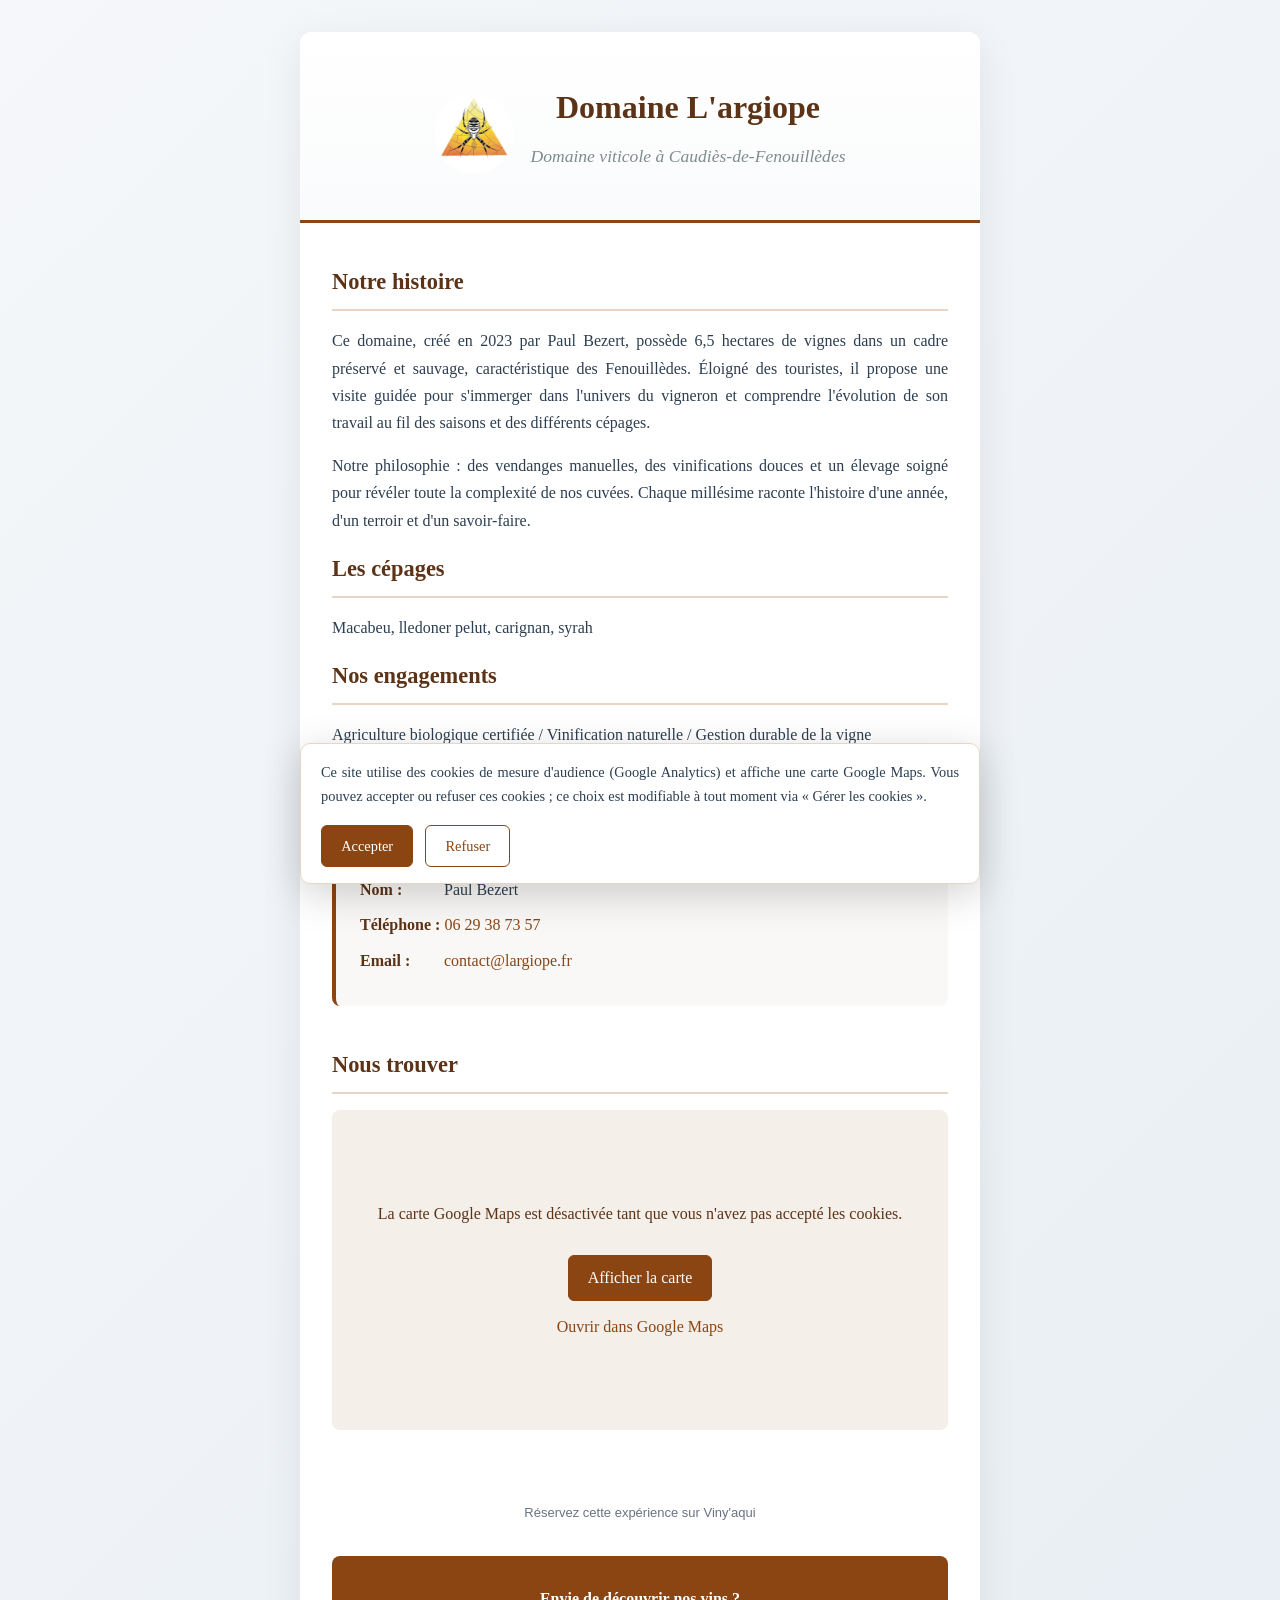
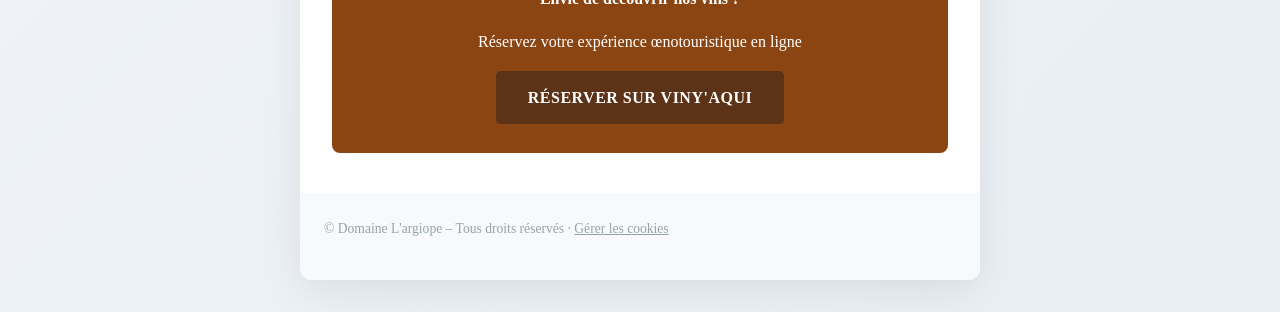
==== index.html @ cea47397 "feat(seo): corrections SEO, carte Google Maps et bannière cookies - URL Viny'aqui finale, JSON-LD co" ====
<!DOCTYPE html>
<html lang="fr">

<head>
  <meta charset="UTF-8">
  <meta name="viewport" content="width=device-width, initial-scale=1.0">
  <title>L'argiope – Domaine viticole à Caudiès-de-Fenouillèdes</title>

  <!-- SEO de base -->
  <meta name="description"
    content="L'argiope, Domaine viticole à Caudiès-de-Fenouillèdes. Découvrez nos vins libres et réservez votre visite œnotouristique.">
  <link rel="canonical" href="https://largiope.fr">

  <!-- Open Graph -->
  <meta property="og:type" content="website">
  <meta property="og:title" content="Domaine L'argiope – Domaine viticole dans les Fénouillèdes">
  <meta property="og:description"
    content="Domaine viticole à Caudiès-de-Fenouillèdes. Vins libres et visites sur rendez-vous.">
  <meta property="og:url" content="https://largiope.fr">
  <meta property="og:locale" content="fr_FR">
  <meta property="og:image" content="https://largiope.fr/logo.webp">

  <!-- Twitter Card -->
  <meta name="twitter:card" content="summary">
  <meta name="twitter:image" content="https://largiope.fr/logo.webp">
  <meta name="twitter:title" content="L'argiope – Domaine viticole à Caudiès-de-Fenouillèdes">
  <meta name="twitter:description"
    content="Domaine viticole indépendant à Caudiès-de-Fenouillèdes. Vins libres et visites sur rendez-vous.">

  <!-- Données structurées JSON-LD -->
  <script type="application/ld+json">
  {
    "@context": "https://schema.org",
    "@type": ["Winery", "LocalBusiness"],
    "name": "L'argiope",
    "address": {
      "@type": "PostalAddress",
      "addressLocality": "Caudiès-de-Fenouillèdes",
      "postalCode": "66220",
      "addressRegion": "Pyrénées-Orientales",
      "addressCountry": "FR"
    },
    "geo": {
      "@type": "GeoCoordinates",
      "latitude": "42.7856902",
      "longitude": "2.4691413"
    },
    "telephone": "+33629387357",
    "email": "contact@largiope.fr",
    "url": "https://largiope.fr",
    "priceRange": "€€",
    "openingHoursSpecification": {
      "@type": "OpeningHoursSpecification",
      "dayOfWeek": ["Monday", "Tuesday", "Wednesday", "Thursday", "Friday", "Saturday"],
      "opens": "09:00",
      "closes": "18:00"
    },
    "sameAs": [
      "https://vinyaqui.com/activities/balade-dans-les-vignes-et-degustation-au-domaine-largiope"
    ],
    "description": "Domaine viticole créé en 2023 par Paul Bezert. 6,5 ha de vignes préservées au cœur des Fenouillèdes. Balade guidée immersive dans un environnement sauvage, loin des sentiers battus."
  }
  </script>

  <style>
    * {
      margin: 0;
      padding: 0;
      box-sizing: border-box;
    }

    body {
      font-family: 'Georgia', serif;
      background: linear-gradient(135deg, #f5f7fa 0%, #e8eef3 100%);
      color: #2c3e50;
      line-height: 1.7;
      min-height: 100vh;
      padding: 2rem 1rem;
    }

    .container {
      max-width: 680px;
      margin: 0 auto;
      background: white;
      border-radius: 12px;
      box-shadow: 0 10px 40px rgba(0, 0, 0, 0.08);
      overflow: hidden;
    }

    header {
      text-align: center;
      padding: 3rem 2rem 2rem;
      background: linear-gradient(to bottom, #ffffff, #fafbfc);
      border-bottom: 3px solid #8b4513;
    }

    header h1 {
      font-size: 2rem;
      color: #5c3317;
      margin-bottom: 0.5rem;
      font-weight: 600;
    }

    header .subtitle {
      color: #7f8c8d;
      font-size: 1.1rem;
      font-style: italic;
      text-align: center;
    }

    .header-content {
      display: flex;
      align-items: center;
      justify-content: center;
      gap: 1rem;
    }

    .logo-small {
      width: 80px;
      height: 80px;
      object-fit: contain;
      border-radius: 50%;
    }


    main {
      padding: 2.5rem 2rem;
    }

    section {
      margin-bottom: 2.5rem;
    }

    h2 {
      color: #5c3317;
      font-size: 1.4rem;
      margin-bottom: 1rem;
      padding-bottom: 0.5rem;
      border-bottom: 2px solid #e8d5c4;
    }

    h3 {
      color: #7d5a3b;
      font-size: 1.1rem;
      margin-bottom: 0.8rem;
      margin-top: 1.5rem;
    }

    p {
      margin-bottom: 1rem;
      text-align: justify;
    }

    .contact-info {
      background: #faf8f6;
      padding: 1.5rem;
      border-radius: 8px;
      border-left: 4px solid #8b4513;
    }

    .contact-info p {
      margin-bottom: 0.5rem;
      text-align: left;
    }

    .contact-info strong {
      color: #5c3317;
      display: inline-block;
      min-width: 80px;
    }

    a {
      color: #8b4513;
      text-decoration: none;
      font-weight: 500;
      transition: color 0.2s;
    }

    a:hover {
      color: #5c3317;
      text-decoration: underline;
    }

    .cta-box {
      background: #8b4513;
      color: white;
      padding: 1.8rem;
      border-radius: 8px;
      text-align: center;
      margin-top: 2rem;
    }

    .cta-box p {
      margin-bottom: 1rem;
      text-align: center;
    }

    .cta-box a {
      color: white;
      background: #5c3317;
      padding: 0.8rem 2rem;
      border-radius: 5px;
      display: inline-block;
      font-weight: 600;
      text-transform: uppercase;
      letter-spacing: 0.5px;
    }

    .cta-box a:hover {
      background: #3d2110;
      text-decoration: none;
    }

    footer {
      text-align: center;
      padding: 1.5rem;
      color: #95a5a6;
      font-size: 0.85rem;
      background: #f8f9fa;
    }

    #vinyaqui-widget {
      display: flex;
      justify-content: center;
      flex-wrap: wrap;
      margin-bottom: 2rem;
      /* Couleurs alignées sur la page */
      --vw-primary: #8b4513;
      --vw-primary-hover: #5c3317;
      --vw-primary-light: #faf8f6;
      --vw-text: #2c3e50;
      --vw-text-muted: #7f8c8d;
      --vw-border: #e8d5c4;
      --vw-font: 'Georgia', serif;
      --vw-radius: 8px;
      --vw-radius-sm: 5px;
      --vw-shadow: 0 10px 40px rgba(0, 0, 0, 0.08);
    }

    #vinyaqui-widget .vw-select:focus {
      border-color: #8b4513;
      box-shadow: 0 0 0 3px rgba(139, 69, 19, 0.15);
    }

    #vinyaqui-widget .vw-alert--info {
      background: #faf8f6;
      border-color: #e8d5c4;
      color: #5c3317;
    }

    @media (max-width: 600px) {
      header h1 {
        font-size: 1.6rem;
      }

      main {
        padding: 1.5rem 1.2rem;
      }

    }

    .map-section iframe,
    .map-placeholder {
      width: 100%;
      height: 320px;
      border: 0;
      border-radius: 8px;
    }

    .map-placeholder {
      display: flex;
      flex-direction: column;
      align-items: center;
      justify-content: center;
      gap: 0.75rem;
      padding: 1rem;
      text-align: center;
      background: #f5efe9;
      color: #5c3317;
    }

    .map-placeholder a,
    .map-placeholder button,
    .cookie-banner button,
    .cookie-link {
      font: inherit;
      cursor: pointer;
    }

    .map-placeholder button,
    .cookie-banner button {
      padding: 0.5rem 1.2rem;
      border-radius: 6px;
      border: 1px solid #8b4513;
      background: #8b4513;
      color: #fff;
    }

    .cookie-banner {
      position: fixed;
      left: 1rem;
      right: 1rem;
      bottom: 1rem;
      max-width: 680px;
      margin: 0 auto;
      padding: 1rem 1.25rem;
      background: #fff;
      border: 1px solid #e8d5c4;
      border-radius: 10px;
      box-shadow: 0 10px 40px rgba(0, 0, 0, 0.18);
      font-size: 0.9rem;
      z-index: 1000;
    }

    .cookie-banner[hidden] {
      display: none;
    }

    .cookie-banner .cookie-actions {
      display: flex;
      gap: 0.75rem;
      margin-top: 0.75rem;
    }

    .cookie-banner button.secondary {
      background: #fff;
      color: #8b4513;
    }

    .cookie-link {
      background: none;
      border: 0;
      color: inherit;
      text-decoration: underline;
    }
  </style>
  <link rel="stylesheet" href="https://vinyaqui.com/widget/booking-widget.css?v=1.4">
  <!-- Surcharge après le CSS du widget pour imposer le thème marron (le .vw-widget redéfinit le bleu par défaut) -->
  <style>
    #vinyaqui-widget .vw-widget {
      --vw-primary: #8b4513;
      --vw-primary-hover: #5c3317;
      --vw-primary-light: #faf8f6;
      --vw-text: #2c3e50;
      --vw-text-muted: #7f8c8d;
      --vw-border: #e8d5c4;
      --vw-font: 'Georgia', serif;
      --vw-radius: 8px;
      --vw-radius-sm: 5px;
      --vw-shadow: 0 10px 40px rgba(0, 0, 0, 0.08);
    }

    #vinyaqui-widget .vw-widget .vw-select:focus {
      box-shadow: 0 0 0 3px rgba(139, 69, 19, 0.15);
    }

    #vinyaqui-widget .vw-widget .vw-alert--info {
      background: #faf8f6;
      border-color: #e8d5c4;
      color: #5c3317;
    }

    #vinyaqui-widget .vw-widget .vw-backlink-wrap {
      text-align: center;
    }
  </style>
</head>

<body>
  <div class="container">
    <header>
      <div class="header-content">
        <img src="logo.webp" alt="Logo du Domaine L'argiope" class="logo-small">
        <div>
          <h1>Domaine L'argiope</h1>
          <p class="subtitle">Domaine viticole à Caudiès-de-Fenouillèdes</p>
        </div>
      </div>
    </header>

    <main>
      <section>
        <h2>Notre histoire</h2>
        <p>
          Ce domaine, créé en 2023 par Paul Bezert, possède 6,5 hectares de vignes dans un cadre préservé et sauvage,
          caractéristique des Fenouillèdes.
          Éloigné des touristes, il propose une visite guidée pour s'immerger dans l'univers du vigneron et comprendre
          l'évolution de son travail au fil des saisons et des différents cépages.
        </p>
        <p>
          Notre philosophie : des vendanges manuelles, des vinifications douces et
          un élevage soigné pour révéler toute la complexité de nos cuvées. Chaque
          millésime raconte l'histoire d'une année, d'un terroir et d'un savoir-faire.
        </p>
        <h2>Les cépages</h2>
          <p>
            Macabeu, lledoner pelut, carignan, syrah
          </p>
          <h2>Nos engagements</h2>
            <p>
              Agriculture biologique certifiée / Vinification naturelle /
              Gestion durable de la vigne
            </p>
      </section>

      <section>
        <h2>Contact</h2>
        <div class="contact-info">
          <p><strong>Nom :</strong> Paul Bezert</p>
          <p><strong>Téléphone :</strong> <a href="tel:+330629387357">06 29 38 73 57</a></p>
          <p><strong>Email :</strong> <a href="mailto:contact@largiope.fr">contact@largiope.fr</a></p>
        </div>
      </section>

      <section class="map-section">
        <h2>Nous trouver</h2>
        <div id="map-container">
          <div class="map-placeholder">
            <p>La carte Google Maps est désactivée tant que vous n'avez pas accepté les cookies.</p>
            <button type="button" data-cookie-accept>Afficher la carte</button>
            <a href="https://www.google.com/maps?q=42.7856902,2.4691413" target="_blank" rel="noopener noreferrer">Ouvrir dans Google Maps</a>
          </div>
        </div>
      </section>

      <!-- Widget de réservation Vinyaqui -->
<div id="vinyaqui-widget"></div>
<a class="vinyaqui-backlink" href="https://vinyaqui.com/activities/balade-dans-les-vignes-et-degustation-au-domaine-largiope" target="_blank" rel="noopener noreferrer" style="display:block;text-align:center;margin-top:12px;font-size:13px;color:#6b7280;text-decoration:none;font-family:-apple-system,BlinkMacSystemFont,'Segoe UI',Roboto,'Helvetica Neue',Arial,sans-serif;">Réservez cette expérience sur Viny'aqui</a>
<link rel="stylesheet" href="https://vinyaqui.com/widget/booking-widget.css?v=1.4">
<script
  src="https://vinyaqui.com/widget/booking-widget.js?v=1.4"
  data-api-base="https://vinyaqui.com/api"
  data-activity="balade-dans-les-vignes-et-degustation-au-domaine-largiope"
  data-api-key="vk_mxXzZPxHzOt8ceDX3143VOVY3vmDTohiisZg803X01AUHUoBG8ID1qFdutLD"
  data-target="#vinyaqui-widget"
></script>

      <div class="cta-box">
        <p><strong>Envie de découvrir nos vins ?</strong></p>
        <p>Réservez votre expérience œnotouristique en ligne</p>
        <a href="https://vinyaqui.com/activities/balade-dans-les-vignes-et-degustation-au-domaine-largiope"
          target="_blank" rel="noopener">Réserver sur Viny'aqui</a>
      </div>
    </main>

    <footer>
      <p>© Domaine L'argiope – Tous droits réservés · <button type="button" class="cookie-link" data-cookie-manage>Gérer les cookies</button></p>
    </footer>
  </div>
  <div class="cookie-banner" id="cookie-banner" role="dialog" aria-label="Gestion des cookies" hidden>
    <p>Ce site utilise des cookies de mesure d'audience (Google Analytics) et affiche une carte Google Maps. Vous pouvez accepter ou refuser ces cookies ; ce choix est modifiable à tout moment via « Gérer les cookies ».</p>
    <div class="cookie-actions">
      <button type="button" data-cookie-accept>Accepter</button>
      <button type="button" class="secondary" data-cookie-refuse>Refuser</button>
    </div>
  </div>

  <script>
    (function () {
      var KEY = 'largiope_cookie_consent';
      var GA_ID = 'G-T5MY7XYJL2';
      var banner = document.getElementById('cookie-banner');
      var mapContainer = document.getElementById('map-container');
      var placeholderHtml = mapContainer.innerHTML;

      function getChoice() {
        try { return localStorage.getItem(KEY); } catch (e) { return null; }
      }

      function setChoice(value) {
        try { localStorage.setItem(KEY, value); } catch (e) {}
      }

      function loadAnalytics() {
        if (window.gtag) { return; }
        var script = document.createElement('script');
        script.async = true;
        script.src = 'https://www.googletagmanager.com/gtag/js?id=' + GA_ID;
        document.head.appendChild(script);
        window.dataLayer = window.dataLayer || [];
        window.gtag = function () { dataLayer.push(arguments); };
        gtag('js', new Date());
        gtag('config', GA_ID);
      }

      function loadMap() {
        mapContainer.innerHTML = '<iframe title="Carte Google Maps du Domaine L\'argiope" loading="lazy" referrerpolicy="no-referrer-when-downgrade" src="https://maps.google.com/maps?q=42.7856902,2.4691413&z=13&output=embed"></iframe>';
      }

      function apply(choice) {
        banner.hidden = true;
        if (choice === 'accepted') {
          loadAnalytics();
          loadMap();
        } else {
          mapContainer.innerHTML = placeholderHtml;
        }
      }

      document.addEventListener('click', function (event) {
        var target = event.target;
        if (target.closest('[data-cookie-accept]')) {
          setChoice('accepted');
          apply('accepted');
        } else if (target.closest('[data-cookie-refuse]')) {
          setChoice('refused');
          if (window.gtag) { window.location.reload(); } else { apply('refused'); }
        } else if (target.closest('[data-cookie-manage]')) {
          banner.hidden = false;
        }
      });

      var choice = getChoice();
      if (choice) { apply(choice); } else { banner.hidden = false; }
    })();
  </script>
</body>

</html>
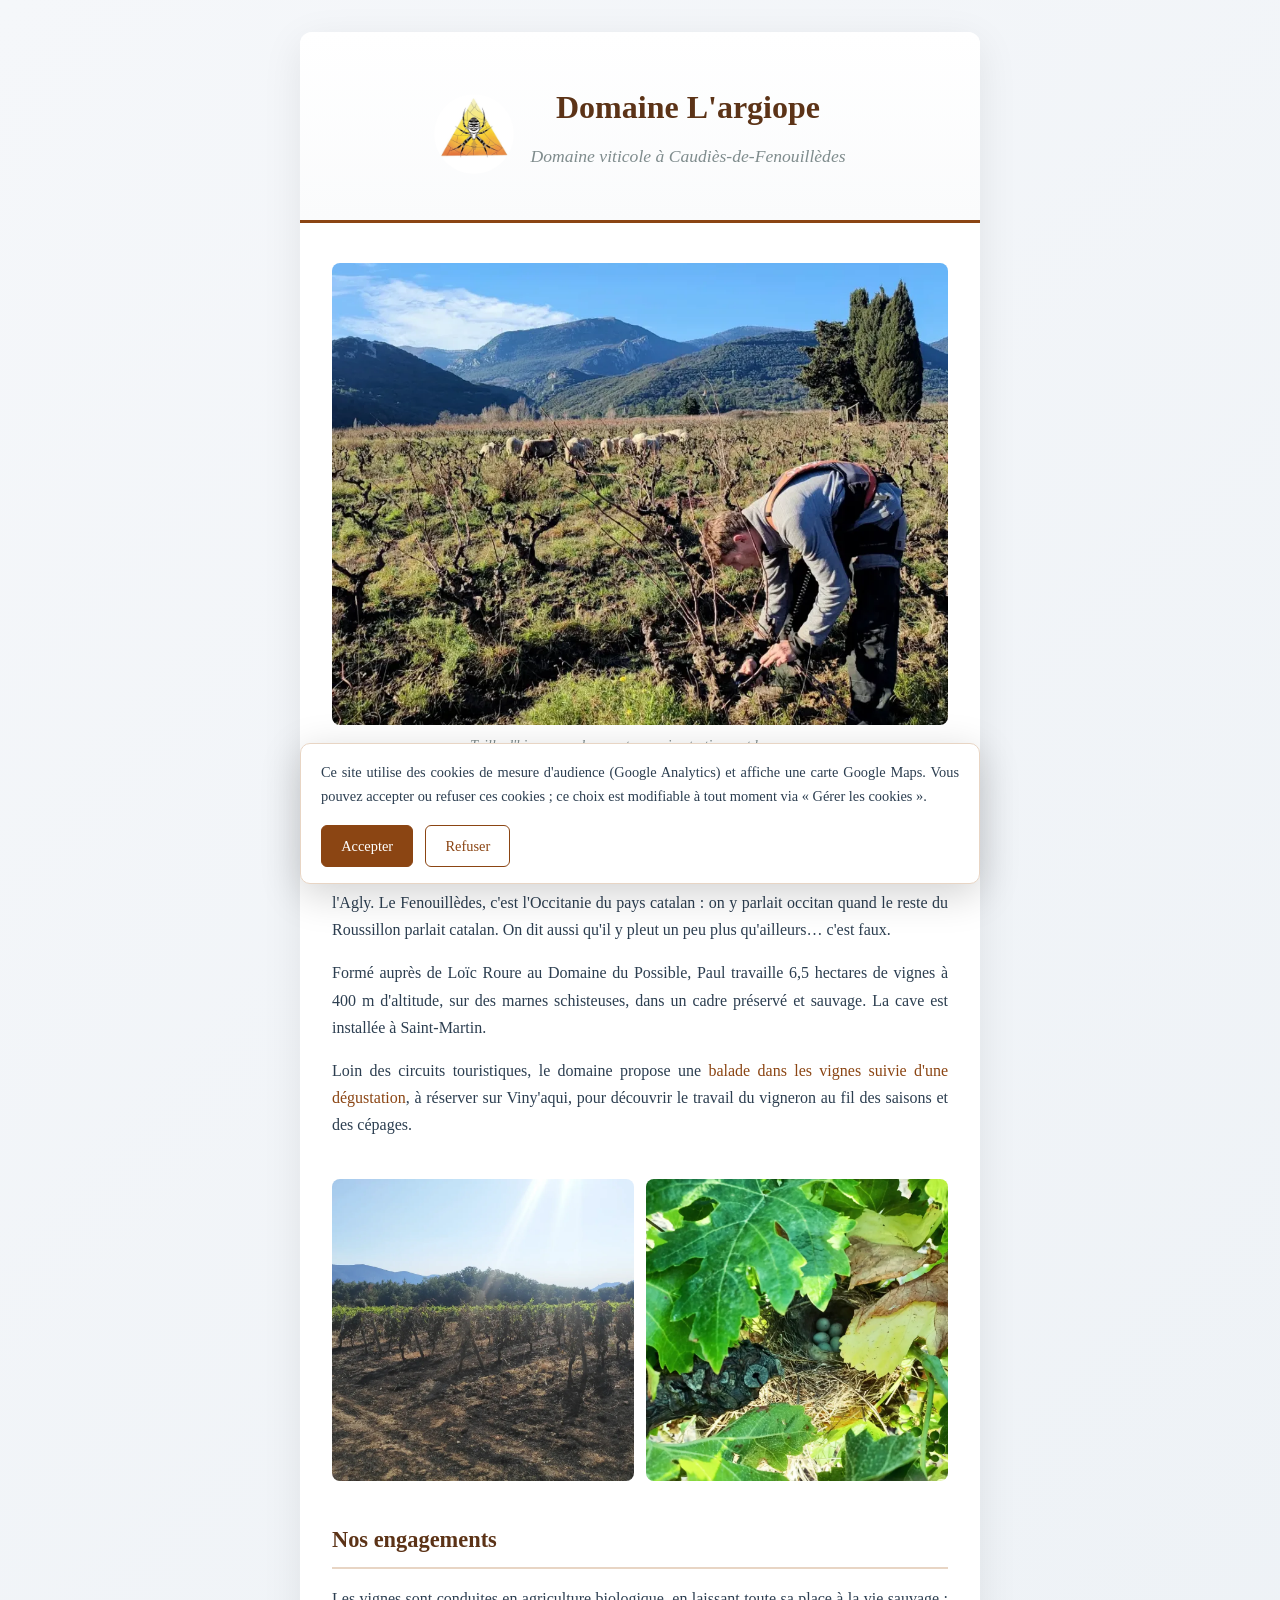
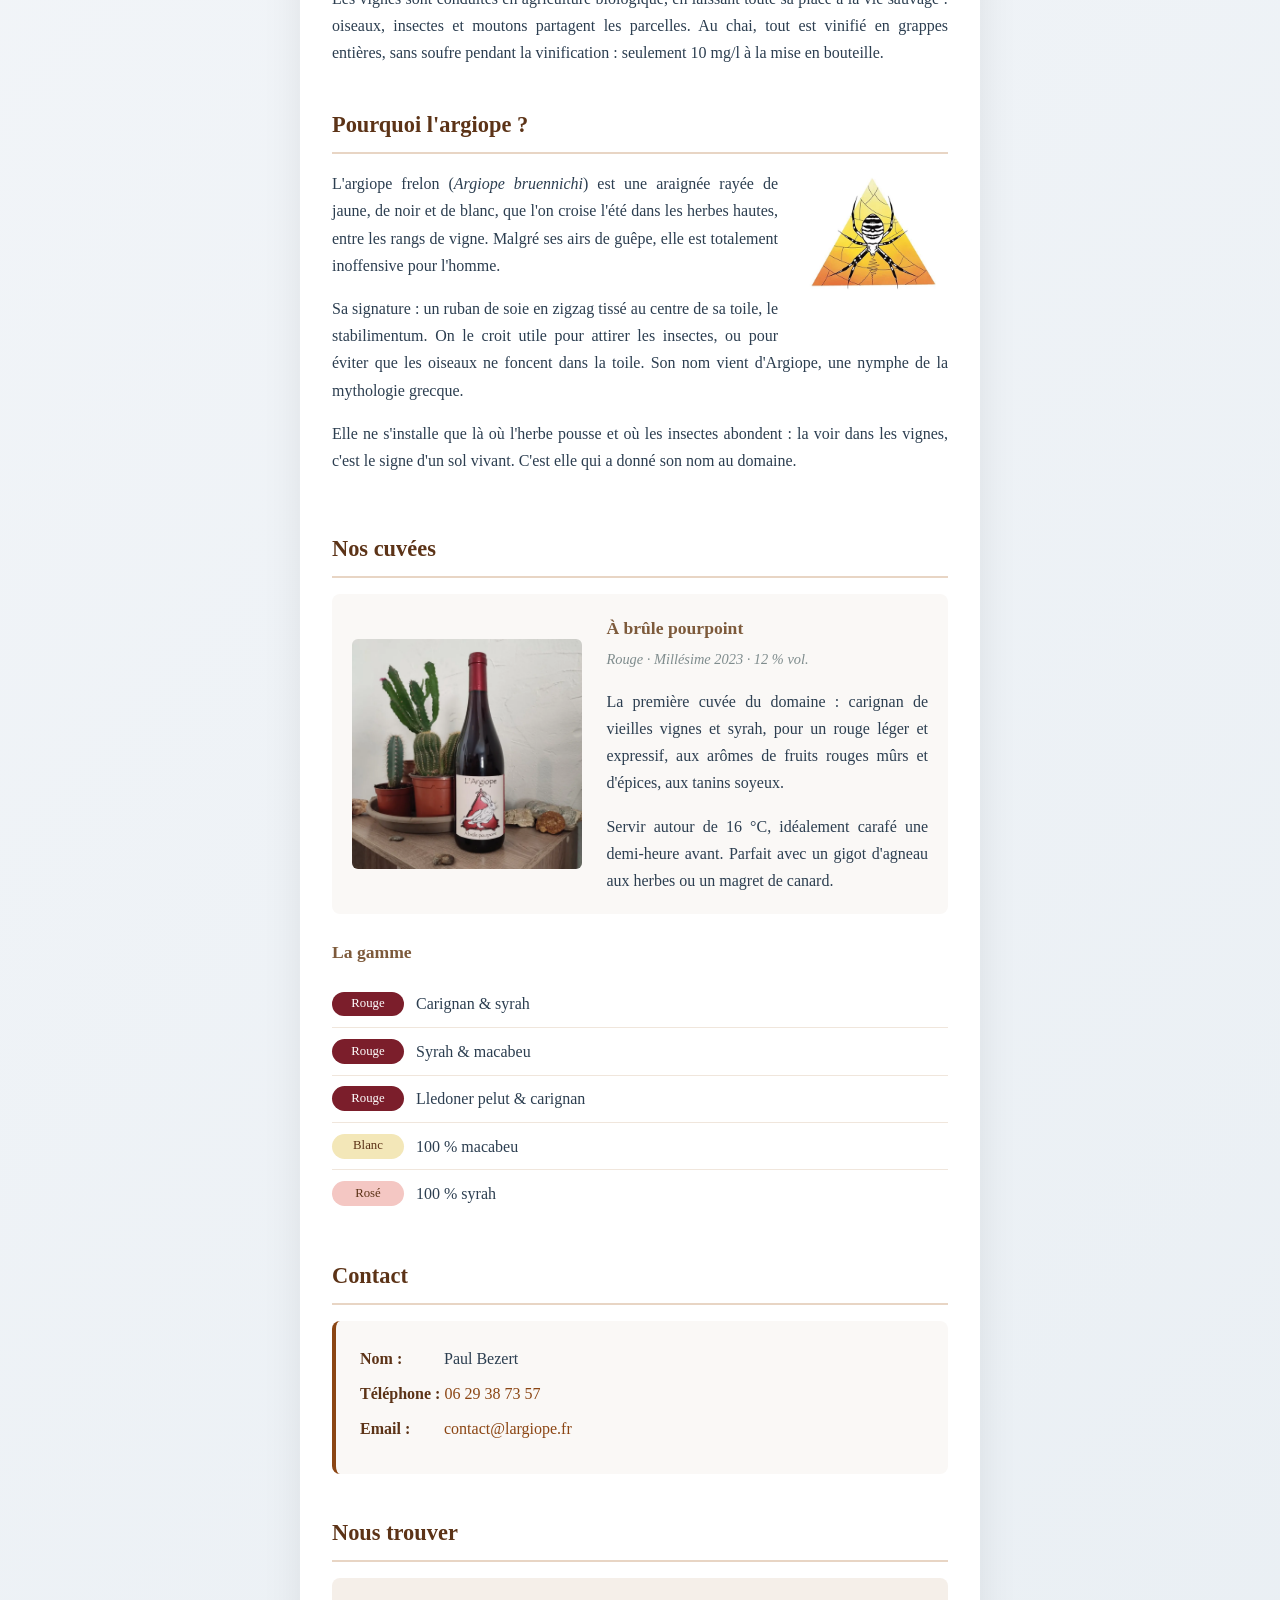
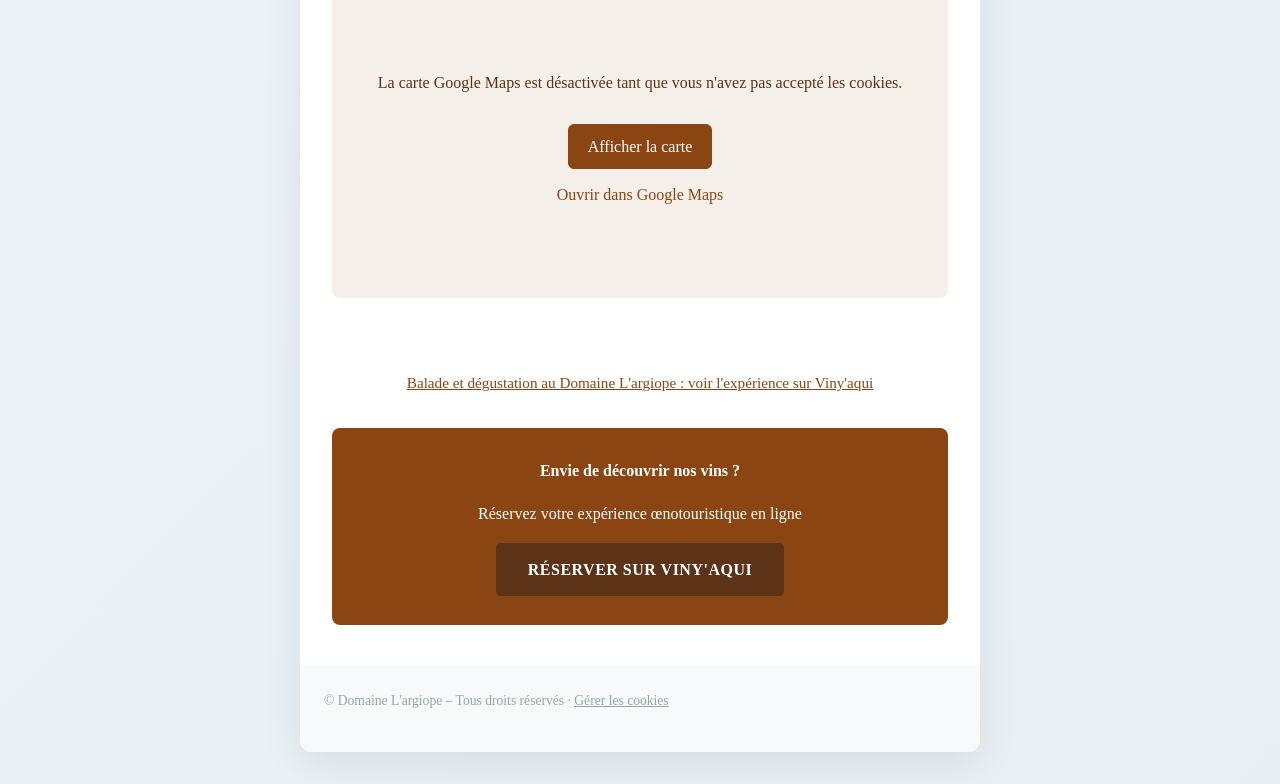
==== commit 7636371e: "feat(contenu): photos, cuvées, histoire de l'argiope et backlink Viny'aqui - Ajout des photos du dom" ====
--- a/index.html
+++ b/index.html
@@ -151,6 +151,126 @@
       text-align: justify;
     }
 
+    img {
+      max-width: 100%;
+      height: auto;
+      display: block;
+    }
+
+    .photo-hero {
+      margin: 0 0 2.5rem;
+    }
+
+    .photo-hero img {
+      width: 100%;
+      aspect-ratio: 4 / 3;
+      object-fit: cover;
+      object-position: center 70%;
+      border-radius: 8px;
+    }
+
+    figcaption {
+      margin-top: 0.5rem;
+      color: #7f8c8d;
+      font-size: 0.9rem;
+      font-style: italic;
+      text-align: center;
+    }
+
+    .photo-grid {
+      display: grid;
+      grid-template-columns: 1fr 1fr;
+      gap: 0.75rem;
+      margin-bottom: 2.5rem;
+    }
+
+    .photo-grid img {
+      width: 100%;
+      aspect-ratio: 1;
+      object-fit: cover;
+      border-radius: 8px;
+    }
+
+    .argiope-story img {
+      float: right;
+      width: 150px;
+      margin: 0 0 1rem 1.25rem;
+    }
+
+    .argiope-story::after {
+      content: "";
+      display: block;
+      clear: both;
+    }
+
+    .cuvee-feature {
+      display: grid;
+      grid-template-columns: 40% 1fr;
+      gap: 1.5rem;
+      align-items: center;
+      background: #faf8f6;
+      padding: 1.25rem;
+      border-radius: 8px;
+    }
+
+    .cuvee-feature img {
+      border-radius: 6px;
+    }
+
+    .cuvee-feature h3 {
+      margin-top: 0;
+      margin-bottom: 0.2rem;
+    }
+
+    .cuvee-feature p:last-child {
+      margin-bottom: 0;
+    }
+
+    .cuvee-meta {
+      color: #7f8c8d;
+      font-size: 0.9rem;
+      font-style: italic;
+    }
+
+    .cuvee-list {
+      list-style: none;
+    }
+
+    .cuvee-list li {
+      display: flex;
+      align-items: center;
+      gap: 0.75rem;
+      padding: 0.6rem 0;
+      border-bottom: 1px solid #f0e6dc;
+    }
+
+    .cuvee-list li:last-child {
+      border-bottom: 0;
+    }
+
+    .cuvee-color {
+      min-width: 4.5rem;
+      padding: 0.1rem 0.6rem;
+      border-radius: 999px;
+      font-size: 0.8rem;
+      text-align: center;
+    }
+
+    .cuvee-color.rouge {
+      background: #7b1e2b;
+      color: #fff;
+    }
+
+    .cuvee-color.blanc {
+      background: #f3e7b8;
+      color: #5c3317;
+    }
+
+    .cuvee-color.rose {
+      background: #f4c7c3;
+      color: #5c3317;
+    }
+
     .contact-info {
       background: #faf8f6;
       padding: 1.5rem;
@@ -257,6 +377,10 @@
         padding: 1.5rem 1.2rem;
       }
 
+      .cuvee-feature {
+        grid-template-columns: 1fr;
+      }
+
     }
 
     .map-section iframe,
@@ -363,6 +487,14 @@
     #vinyaqui-widget .vw-widget .vw-backlink-wrap {
       text-align: center;
     }
+
+    .vinyaqui-backlink {
+      display: block;
+      margin-top: 0.75rem;
+      font-size: 0.95rem;
+      text-align: center;
+      text-decoration: underline;
+    }
   </style>
 </head>
 
@@ -379,28 +511,94 @@
     </header>
 
     <main>
+      <figure class="photo-hero">
+        <img src="images/argiope1.webp" width="1000" height="1250"
+          alt="Paul Bezert taillant ses vieilles vignes, un troupeau de moutons et les montagnes des Fenouillèdes en arrière-plan">
+        <figcaption>Taille d'hiver, avec les moutons qui entretiennent les rangs.</figcaption>
+      </figure>
+
       <section>
         <h2>Notre histoire</h2>
         <p>
-          Ce domaine, créé en 2023 par Paul Bezert, possède 6,5 hectares de vignes dans un cadre préservé et sauvage,
-          caractéristique des Fenouillèdes.
-          Éloigné des touristes, il propose une visite guidée pour s'immerger dans l'univers du vigneron et comprendre
-          l'évolution de son travail au fil des saisons et des différents cépages.
+          Paul Bezert s'est installé en 2023 à Caudiès-de-Fenouillèdes, au nord-ouest de la vallée de l'Agly.
+          Le Fenouillèdes, c'est l'Occitanie du pays catalan : on y parlait occitan quand le reste du Roussillon
+          parlait catalan. On dit aussi qu'il y pleut un peu plus qu'ailleurs… c'est faux.
         </p>
         <p>
-          Notre philosophie : des vendanges manuelles, des vinifications douces et
-          un élevage soigné pour révéler toute la complexité de nos cuvées. Chaque
-          millésime raconte l'histoire d'une année, d'un terroir et d'un savoir-faire.
+          Formé auprès de Loïc Roure au Domaine du Possible, Paul travaille 6,5 hectares de vignes à 400 m d'altitude,
+          sur des marnes schisteuses, dans un cadre préservé et sauvage. La cave est installée à Saint-Martin.
         </p>
-        <h2>Les cépages</h2>
-          <p>
-            Macabeu, lledoner pelut, carignan, syrah
-          </p>
-          <h2>Nos engagements</h2>
+        <p>
+          Loin des circuits touristiques, le domaine propose une
+          <a href="https://vinyaqui.com/activities/balade-dans-les-vignes-et-degustation-au-domaine-largiope"
+            target="_blank" rel="noopener">balade dans les vignes suivie d'une dégustation</a>, à réserver sur
+          Viny'aqui, pour découvrir le travail du vigneron au fil des saisons et des cépages.
+        </p>
+      </section>
+
+      <div class="photo-grid">
+        <img src="images/argiope2.webp" width="1000" height="1000" loading="lazy"
+          alt="Rangs de vigne en été au domaine L'argiope, sous le soleil des Fenouillèdes">
+        <img src="images/argiope-biodiv.webp" width="1000" height="1000" loading="lazy"
+          alt="Nid d'oiseau avec ses œufs, caché dans le feuillage d'une vigne du domaine">
+      </div>
+
+      <section>
+        <h2>Nos engagements</h2>
+        <p>
+          Les vignes sont conduites en agriculture biologique, en laissant toute sa place à la vie sauvage :
+          oiseaux, insectes et moutons partagent les parcelles. Au chai, tout est vinifié en grappes entières,
+          sans soufre pendant la vinification : seulement 10 mg/l à la mise en bouteille.
+        </p>
+      </section>
+
+      <section class="argiope-story">
+        <h2>Pourquoi l'argiope ?</h2>
+        <img src="logo.webp" width="400" height="400" loading="lazy"
+          alt="Illustration d'une argiope frelon sur sa toile, emblème du domaine">
+        <p>
+          L'argiope frelon (<em>Argiope bruennichi</em>) est une araignée rayée de jaune, de noir et de blanc,
+          que l'on croise l'été dans les herbes hautes, entre les rangs de vigne. Malgré ses airs de guêpe,
+          elle est totalement inoffensive pour l'homme.
+        </p>
+        <p>
+          Sa signature : un ruban de soie en zigzag tissé au centre de sa toile, le stabilimentum. On le croit
+          utile pour attirer les insectes, ou pour éviter que les oiseaux ne foncent dans la toile. Son nom vient
+          d'Argiope, une nymphe de la mythologie grecque.
+        </p>
+        <p>
+          Elle ne s'installe que là où l'herbe pousse et où les insectes abondent : la voir dans les vignes, c'est
+          le signe d'un sol vivant. C'est elle qui a donné son nom au domaine.
+        </p>
+      </section>
+
+      <section>
+        <h2>Nos cuvées</h2>
+        <div class="cuvee-feature">
+          <img src="images/argiope-bouteille.webp" width="1000" height="1000" loading="lazy"
+            alt="Bouteille de la cuvée À brûle pourpoint du domaine L'argiope">
+          <div>
+            <h3>À brûle pourpoint</h3>
+            <p class="cuvee-meta">Rouge · Millésime 2023 · 12 % vol.</p>
             <p>
-              Agriculture biologique certifiée / Vinification naturelle /
-              Gestion durable de la vigne
+              La première cuvée du domaine : carignan de vieilles vignes et syrah, pour un rouge léger et
+              expressif, aux arômes de fruits rouges mûrs et d'épices, aux tanins soyeux.
             </p>
+            <p>
+              Servir autour de 16 °C, idéalement carafé une demi-heure avant. Parfait avec un gigot d'agneau
+              aux herbes ou un magret de canard.
+            </p>
+          </div>
+        </div>
+
+        <h3>La gamme</h3>
+        <ul class="cuvee-list">
+          <li><span class="cuvee-color rouge">Rouge</span> Carignan &amp; syrah</li>
+          <li><span class="cuvee-color rouge">Rouge</span> Syrah &amp; macabeu</li>
+          <li><span class="cuvee-color rouge">Rouge</span> Lledoner pelut &amp; carignan</li>
+          <li><span class="cuvee-color blanc">Blanc</span> 100 % macabeu</li>
+          <li><span class="cuvee-color rose">Rosé</span> 100 % syrah</li>
+        </ul>
       </section>
 
       <section>
@@ -425,7 +623,7 @@
 
       <!-- Widget de réservation Vinyaqui -->
 <div id="vinyaqui-widget"></div>
-<a class="vinyaqui-backlink" href="https://vinyaqui.com/activities/balade-dans-les-vignes-et-degustation-au-domaine-largiope" target="_blank" rel="noopener noreferrer" style="display:block;text-align:center;margin-top:12px;font-size:13px;color:#6b7280;text-decoration:none;font-family:-apple-system,BlinkMacSystemFont,'Segoe UI',Roboto,'Helvetica Neue',Arial,sans-serif;">Réservez cette expérience sur Viny'aqui</a>
+<a class="vinyaqui-backlink" href="https://vinyaqui.com/activities/balade-dans-les-vignes-et-degustation-au-domaine-largiope" target="_blank" rel="noopener">Balade et dégustation au Domaine L'argiope : voir l'expérience sur Viny'aqui</a>
 <link rel="stylesheet" href="https://vinyaqui.com/widget/booking-widget.css?v=1.4">
 <script
   src="https://vinyaqui.com/widget/booking-widget.js?v=1.4"
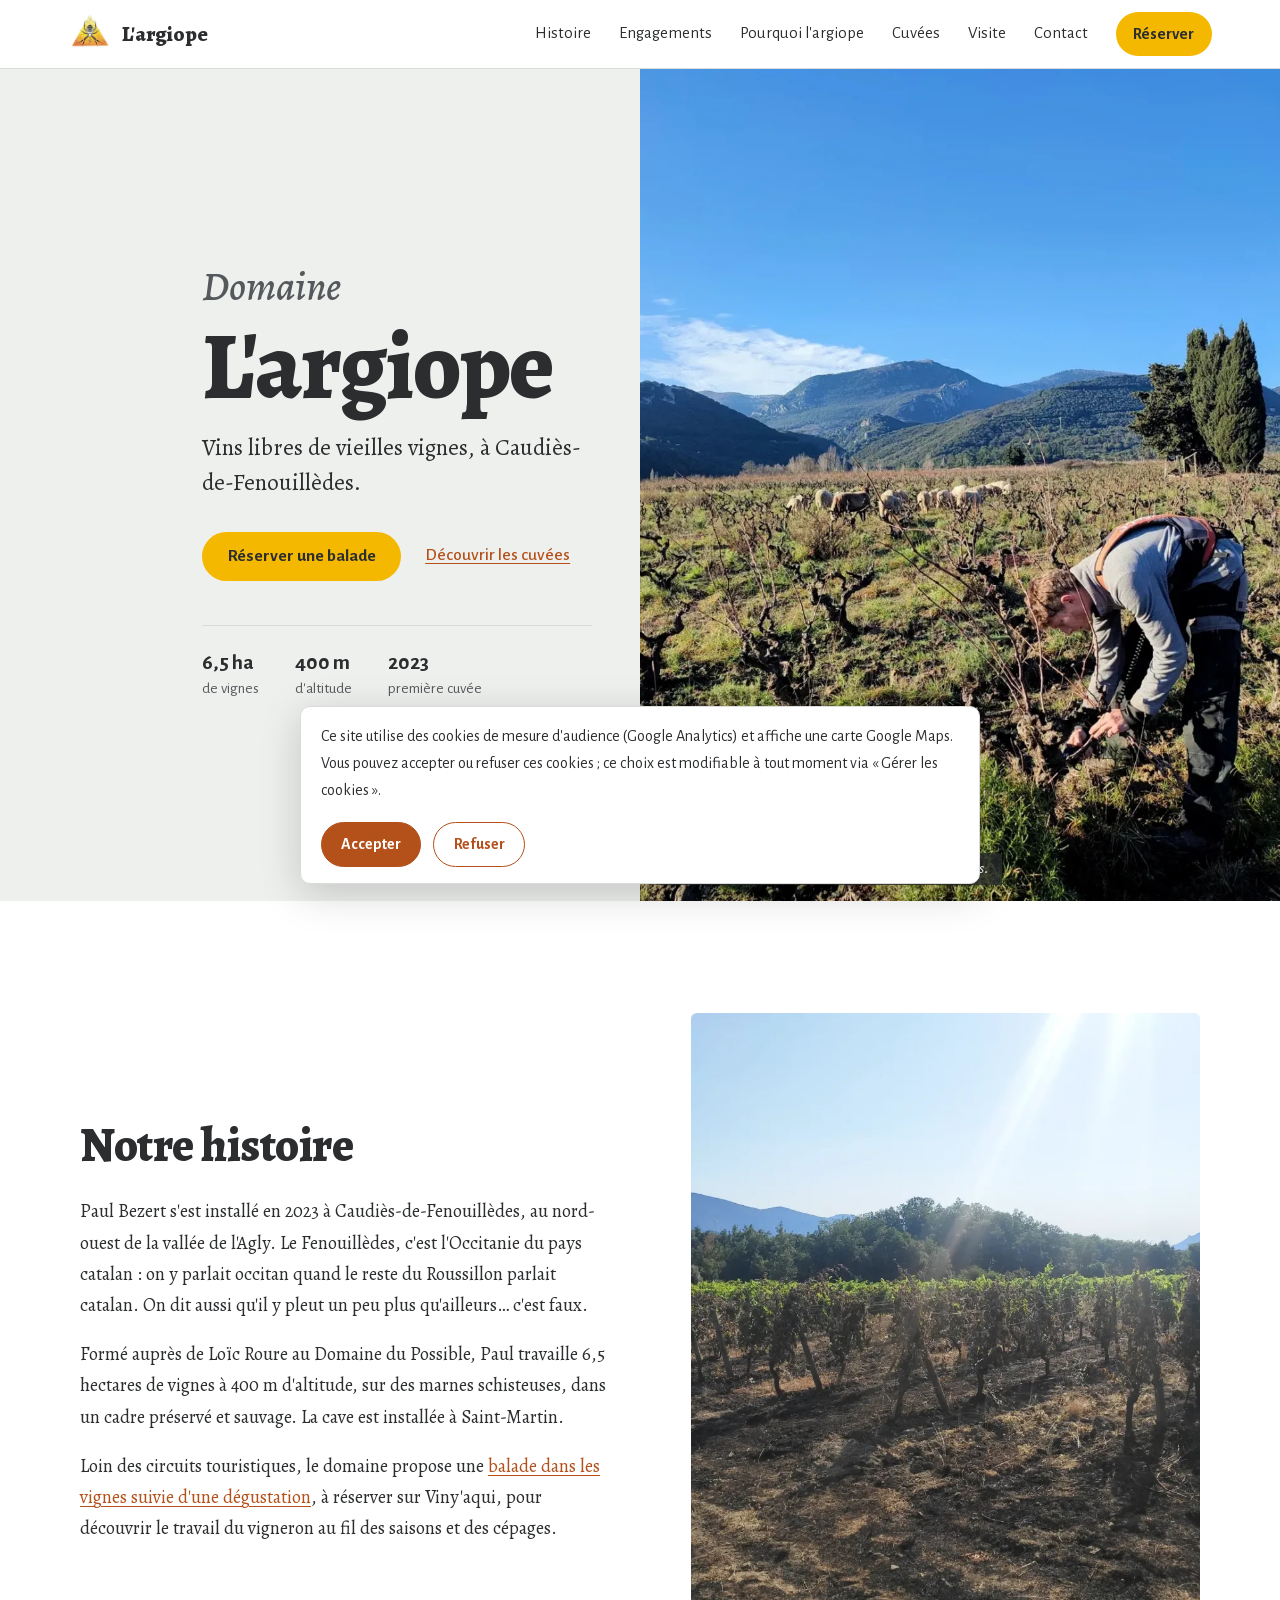
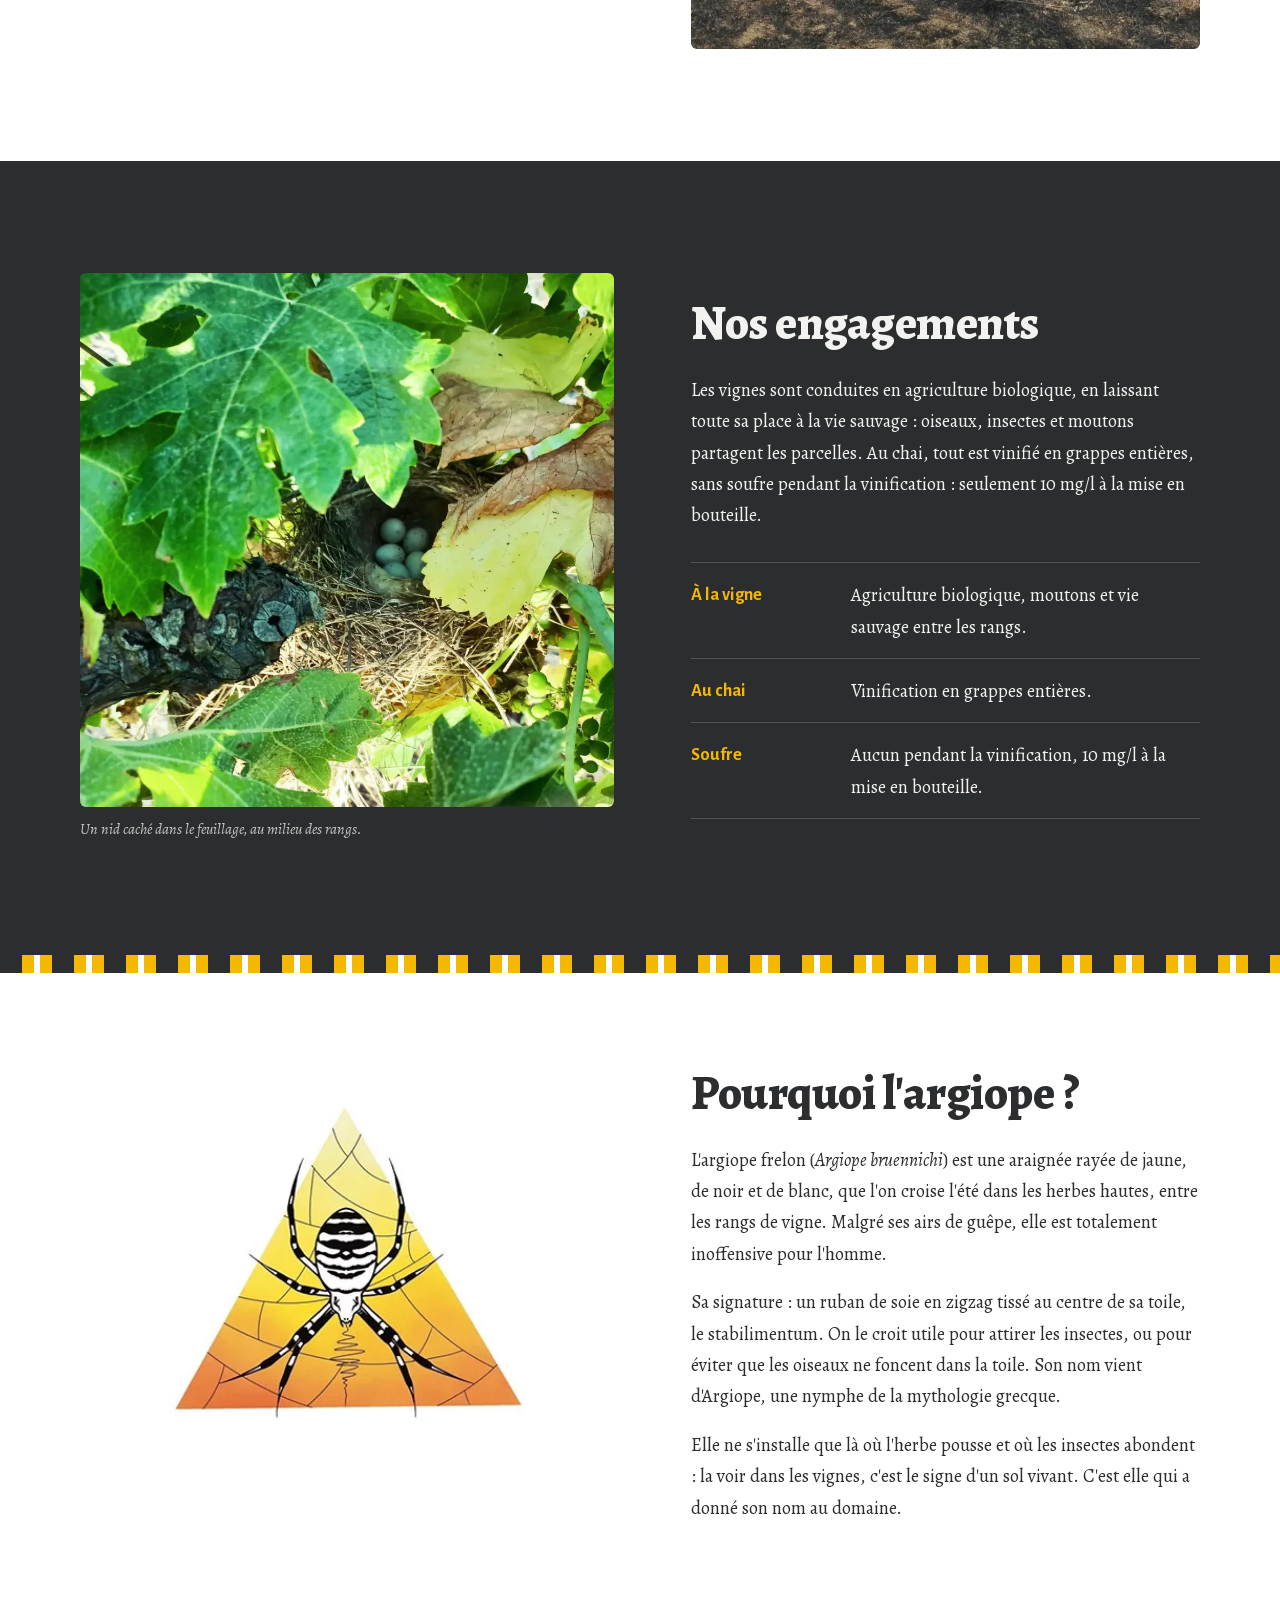
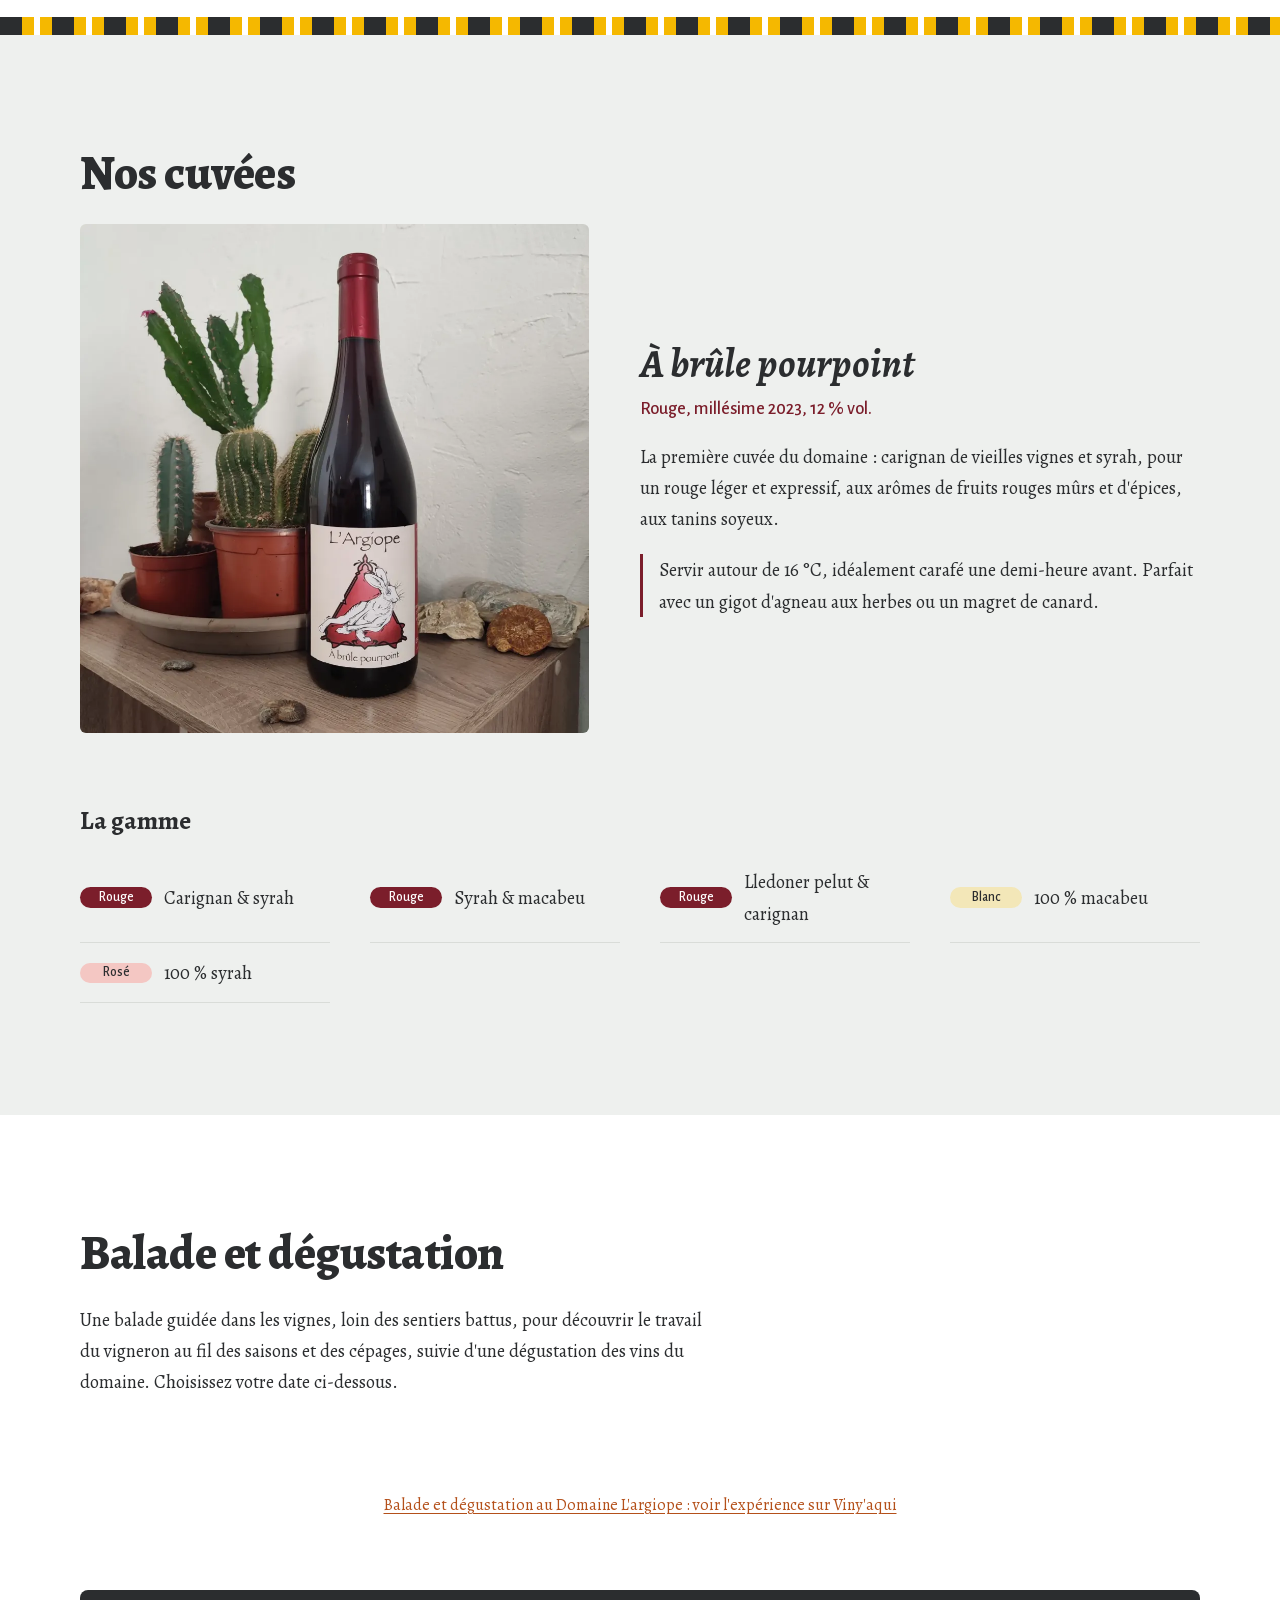
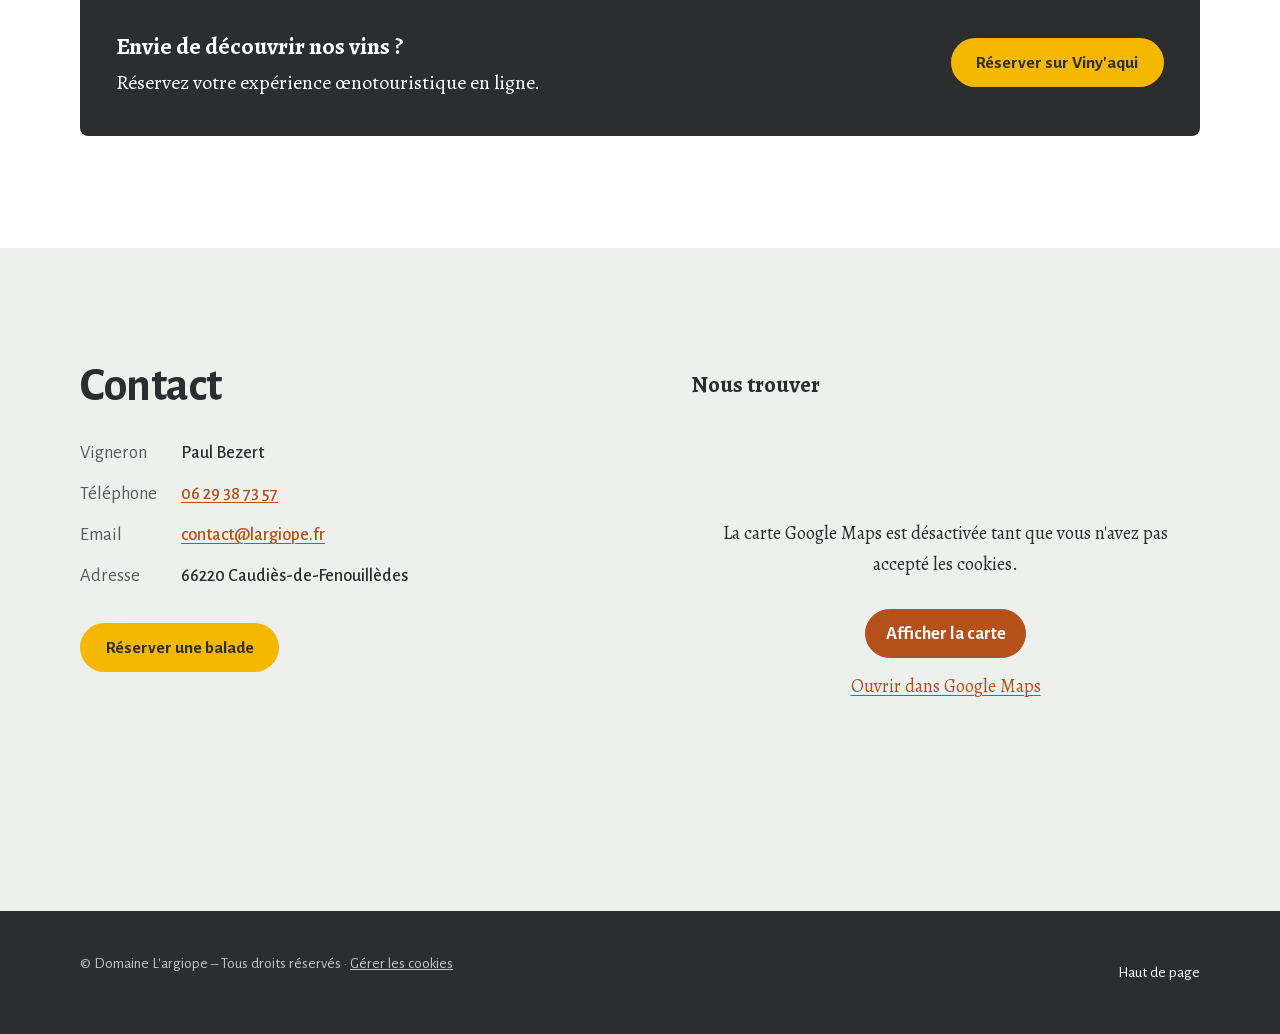
==== commit ae29b6a4: "feat(design): onepage avec menu de navigation par sections - Menu fixe avec mise en évidence de la s" ====
--- a/index.html
+++ b/index.html
@@ -62,93 +62,92 @@
   }
   </script>
 
+  <link rel="preload" href="fonts/alegreya.woff2" as="font" type="font/woff2" crossorigin>
+
   <style>
+    /* Polices auto-hébergées (SIL Open Font License) : aucun appel à Google Fonts avant consentement */
+    @font-face {
+      font-family: 'Alegreya';
+      font-style: normal;
+      font-weight: 400 800;
+      font-display: swap;
+      src: url(fonts/alegreya.woff2) format('woff2');
+    }
+
+    @font-face {
+      font-family: 'Alegreya';
+      font-style: italic;
+      font-weight: 400 800;
+      font-display: swap;
+      src: url(fonts/alegreya-italic.woff2) format('woff2');
+    }
+
+    @font-face {
+      font-family: 'Alegreya Sans';
+      font-style: normal;
+      font-weight: 400;
+      font-display: swap;
+      src: url(fonts/alegreya-sans-400.woff2) format('woff2');
+    }
+
+    @font-face {
+      font-family: 'Alegreya Sans';
+      font-style: normal;
+      font-weight: 500;
+      font-display: swap;
+      src: url(fonts/alegreya-sans-500.woff2) format('woff2');
+    }
+
+    @font-face {
+      font-family: 'Alegreya Sans';
+      font-style: normal;
+      font-weight: 700;
+      font-display: swap;
+      src: url(fonts/alegreya-sans-700.woff2) format('woff2');
+    }
+
+    /* Palette tirée du logo : jaune et orange de l'argiope, noir schiste, rouge carignan */
+    :root {
+      --schiste: #2b2d2f;
+      --schiste-soft: #55595c;
+      --pierre: #eef0ee;
+      --paper: #ffffff;
+      --argiope: #f5b800;
+      --rouille: #b4501a;
+      --rouille-dark: #8a3c12;
+      --carignan: #7b1e2b;
+      --line: #d9dcd8;
+      --serif: 'Alegreya', Georgia, serif;
+      --sans: 'Alegreya Sans', 'Helvetica Neue', Arial, sans-serif;
+      --nav-h: 4.25rem;
+      --gutter: clamp(1rem, 4vw, 3rem);
+      --zigzag: url("data:image/svg+xml,%3Csvg xmlns='http://www.w3.org/2000/svg' width='12' height='6' viewBox='0 0 12 6'%3E%3Cpath d='M0 5 L3 1 L6 5 L9 1 L12 5' fill='none' stroke='%23b4501a' stroke-width='1.6'/%3E%3C/svg%3E");
+    }
+
     * {
       margin: 0;
       padding: 0;
       box-sizing: border-box;
     }
 
+    html {
+      scroll-behavior: smooth;
+      scroll-padding-top: var(--nav-h);
+    }
+
+    @media (prefers-reduced-motion: reduce) {
+      html {
+        scroll-behavior: auto;
+      }
+    }
+
     body {
-      font-family: 'Georgia', serif;
-      background: linear-gradient(135deg, #f5f7fa 0%, #e8eef3 100%);
-      color: #2c3e50;
+      font-family: var(--serif);
+      font-size: 1.15rem;
       line-height: 1.7;
-      min-height: 100vh;
-      padding: 2rem 1rem;
-    }
-
-    .container {
-      max-width: 680px;
-      margin: 0 auto;
-      background: white;
-      border-radius: 12px;
-      box-shadow: 0 10px 40px rgba(0, 0, 0, 0.08);
-      overflow: hidden;
-    }
-
-    header {
-      text-align: center;
-      padding: 3rem 2rem 2rem;
-      background: linear-gradient(to bottom, #ffffff, #fafbfc);
-      border-bottom: 3px solid #8b4513;
-    }
-
-    header h1 {
-      font-size: 2rem;
-      color: #5c3317;
-      margin-bottom: 0.5rem;
-      font-weight: 600;
-    }
-
-    header .subtitle {
-      color: #7f8c8d;
-      font-size: 1.1rem;
-      font-style: italic;
-      text-align: center;
-    }
-
-    .header-content {
-      display: flex;
-      align-items: center;
-      justify-content: center;
-      gap: 1rem;
-    }
-
-    .logo-small {
-      width: 80px;
-      height: 80px;
-      object-fit: contain;
-      border-radius: 50%;
-    }
-
-
-    main {
-      padding: 2.5rem 2rem;
-    }
-
-    section {
-      margin-bottom: 2.5rem;
-    }
-
-    h2 {
-      color: #5c3317;
-      font-size: 1.4rem;
-      margin-bottom: 1rem;
-      padding-bottom: 0.5rem;
-      border-bottom: 2px solid #e8d5c4;
-    }
-
-    h3 {
-      color: #7d5a3b;
-      font-size: 1.1rem;
-      margin-bottom: 0.8rem;
-      margin-top: 1.5rem;
-    }
-
-    p {
-      margin-bottom: 1rem;
-      text-align: justify;
+      background: var(--paper);
+      color: var(--schiste);
+      -webkit-font-smoothing: antialiased;
     }
 
     img {
@@ -157,236 +156,700 @@
       display: block;
     }
 
-    .photo-hero {
-      margin: 0 0 2.5rem;
-    }
-
-    .photo-hero img {
+    a {
+      color: var(--rouille);
+      text-decoration: underline;
+      text-decoration-thickness: 1px;
+      text-underline-offset: 0.18em;
+    }
+
+    a:hover {
+      color: var(--rouille-dark);
+    }
+
+    :focus-visible {
+      outline: 3px solid var(--argiope);
+      outline-offset: 3px;
+    }
+
+    h2 {
+      font-size: clamp(2rem, 4.5vw, 3rem);
+      line-height: 1.1;
+      font-weight: 800;
+      letter-spacing: -0.01em;
+      margin-bottom: 1.5rem;
+    }
+
+    h3 {
+      font-size: 1.45rem;
+      line-height: 1.25;
+      font-weight: 700;
+      margin-bottom: 0.5rem;
+    }
+
+    p {
+      margin-bottom: 1.1rem;
+    }
+
+    p:last-child {
+      margin-bottom: 0;
+    }
+
+    .skip-link {
+      position: absolute;
+      left: 1rem;
+      top: -4rem;
+      z-index: 200;
+      padding: 0.5rem 1rem;
+      background: var(--argiope);
+      color: var(--schiste);
+      font-family: var(--sans);
+    }
+
+    .skip-link:focus {
+      top: 1rem;
+    }
+
+    /* ---------- Menu ---------- */
+
+    .site-header {
+      position: sticky;
+      top: 0;
+      z-index: 100;
+      background: var(--paper);
+      border-bottom: 1px solid var(--line);
+    }
+
+    .nav {
+      display: flex;
+      align-items: center;
+      justify-content: space-between;
+      gap: 1.5rem;
+      height: var(--nav-h);
+      max-width: 1240px;
+      margin: 0 auto;
+      padding: 0 var(--gutter);
+    }
+
+    .brand {
+      display: flex;
+      align-items: center;
+      gap: 0.6rem;
+      color: var(--schiste);
+      text-decoration: none;
+      font-weight: 800;
+      font-size: 1.35rem;
+      white-space: nowrap;
+    }
+
+    .brand:hover {
+      color: var(--schiste);
+    }
+
+    .brand img {
+      width: 44px;
+      height: 44px;
+      object-fit: contain;
+    }
+
+    .nav-links {
+      display: flex;
+      align-items: center;
+      gap: 0.25rem;
+      list-style: none;
+      font-family: var(--sans);
+      font-size: 1.05rem;
+    }
+
+    .nav-links a {
+      display: block;
+      padding: 0.55rem 0.75rem 0.7rem;
+      color: var(--schiste);
+      text-decoration: none;
+      background-repeat: repeat-x;
+      background-position: center bottom 0.2rem;
+      background-size: 12px 6px;
+    }
+
+    .nav-links a:hover {
+      color: var(--rouille);
+    }
+
+    /* Le zigzag du stabilimentum marque la section en cours de lecture */
+    .nav-links a[aria-current="true"] {
+      color: var(--rouille);
+      background-image: var(--zigzag);
+    }
+
+    .nav-links .nav-cta a {
+      margin-left: 0.75rem;
+      padding: 0.5rem 1.1rem;
+      background: var(--argiope);
+      color: var(--schiste);
+      font-weight: 700;
+      border-radius: 999px;
+    }
+
+    .nav-links .nav-cta a:hover {
+      background: #ffc61a;
+      color: var(--schiste);
+    }
+
+    .nav-toggle {
+      display: none;
+      align-items: center;
+      gap: 0.5rem;
+      padding: 0.5rem 0.9rem;
+      font: 700 1rem var(--sans);
+      color: var(--schiste);
+      background: none;
+      border: 1px solid var(--line);
+      border-radius: 999px;
+      cursor: pointer;
+    }
+
+    .nav-toggle-bars,
+    .nav-toggle-bars::before,
+    .nav-toggle-bars::after {
+      display: block;
+      width: 16px;
+      height: 2px;
+      background: currentColor;
+      position: relative;
+      transition: transform 0.2s;
+    }
+
+    .nav-toggle-bars::before,
+    .nav-toggle-bars::after {
+      content: "";
+      position: absolute;
+      left: 0;
+    }
+
+    .nav-toggle-bars::before {
+      top: -5px;
+    }
+
+    .nav-toggle-bars::after {
+      top: 5px;
+    }
+
+    .nav-toggle[aria-expanded="true"] .nav-toggle-bars {
+      background: transparent;
+    }
+
+    .nav-toggle[aria-expanded="true"] .nav-toggle-bars::before {
+      transform: translateY(5px) rotate(45deg);
+    }
+
+    .nav-toggle[aria-expanded="true"] .nav-toggle-bars::after {
+      transform: translateY(-5px) rotate(-45deg);
+    }
+
+    @media (max-width: 960px) {
+      .nav-toggle {
+        display: inline-flex;
+      }
+
+      .nav-links {
+        display: none;
+        position: absolute;
+        top: var(--nav-h);
+        left: 0;
+        right: 0;
+        flex-direction: column;
+        align-items: stretch;
+        gap: 0;
+        padding: 0.5rem var(--gutter) 1.25rem;
+        background: var(--paper);
+        border-bottom: 1px solid var(--line);
+        box-shadow: 0 18px 30px rgba(43, 45, 47, 0.12);
+        font-size: 1.2rem;
+      }
+
+      .nav-links.is-open {
+        display: flex;
+      }
+
+      .nav-links a {
+        padding: 0.75rem 0;
+        border-bottom: 1px solid var(--pierre);
+      }
+
+      .nav-links a[aria-current="true"] {
+        background-image: none;
+        font-weight: 700;
+      }
+
+      .nav-links .nav-cta a {
+        margin: 1rem 0 0;
+        text-align: center;
+        border-bottom: 0;
+      }
+    }
+
+    /* ---------- Accueil ---------- */
+
+    .hero {
+      display: grid;
+      grid-template-columns: minmax(0, 1fr) minmax(0, 1fr);
+      min-height: calc(100svh - var(--nav-h));
+      background: var(--pierre);
+    }
+
+    .hero-text {
+      display: flex;
+      flex-direction: column;
+      justify-content: center;
+      padding: clamp(2.5rem, 6vw, 5rem) var(--gutter);
+      max-width: 40rem;
+      margin-left: auto;
+    }
+
+    .hero h1 {
+      font-size: clamp(3rem, 7.5vw, 6.25rem);
+      line-height: 0.95;
+      font-weight: 800;
+      letter-spacing: -0.025em;
+      margin-bottom: 1.25rem;
+    }
+
+    .hero h1 span {
+      display: block;
+      font-size: 0.42em;
+      font-weight: 500;
+      font-style: italic;
+      letter-spacing: 0;
+      margin-bottom: 0.3em;
+      color: var(--schiste-soft);
+    }
+
+    .hero .subtitle {
+      font-size: clamp(1.2rem, 2vw, 1.45rem);
+      line-height: 1.5;
+      max-width: 30ch;
+      margin-bottom: 2rem;
+    }
+
+    .hero-actions {
+      display: flex;
+      flex-wrap: wrap;
+      align-items: center;
+      gap: 1rem 1.5rem;
+      margin-bottom: 2.75rem;
+      font-family: var(--sans);
+    }
+
+    .button {
+      display: inline-block;
+      padding: 0.85rem 1.6rem;
+      border-radius: 999px;
+      background: var(--argiope);
+      color: var(--schiste);
+      font: 700 1.1rem var(--sans);
+      text-decoration: none;
+    }
+
+    .button:hover {
+      background: #ffc61a;
+      color: var(--schiste);
+    }
+
+    .hero-actions .link {
+      font-size: 1.1rem;
+      font-weight: 500;
+    }
+
+    .facts {
+      display: grid;
+      grid-template-columns: repeat(3, auto);
+      justify-content: start;
+      gap: 0.5rem 2.25rem;
+      padding-top: 1.5rem;
+      border-top: 1px solid var(--line);
+      font-family: var(--sans);
+    }
+
+    .facts dt {
+      font-size: 1.35rem;
+      font-weight: 700;
+      line-height: 1.2;
+    }
+
+    .facts dd {
+      color: var(--schiste-soft);
+      font-size: 0.95rem;
+    }
+
+    .hero-photo {
+      position: relative;
+      margin: 0;
+    }
+
+    .hero-photo img {
+      position: absolute;
+      inset: 0;
       width: 100%;
-      aspect-ratio: 4 / 3;
+      height: 100%;
       object-fit: cover;
       object-position: center 70%;
-      border-radius: 8px;
-    }
-
-    figcaption {
-      margin-top: 0.5rem;
-      color: #7f8c8d;
-      font-size: 0.9rem;
-      font-style: italic;
-      text-align: center;
-    }
-
-    .photo-grid {
+    }
+
+    .hero-photo figcaption {
+      position: absolute;
+      left: 1rem;
+      bottom: 1rem;
+      max-width: calc(100% - 2rem);
+      padding: 0.35rem 0.8rem;
+      background: rgba(43, 45, 47, 0.78);
+      color: #fff;
+      font: italic 0.95rem/1.4 var(--serif);
+      border-radius: 4px;
+    }
+
+    @media (max-width: 860px) {
+      .hero {
+        grid-template-columns: 1fr;
+        min-height: 0;
+      }
+
+      .hero-photo {
+        order: -1;
+        height: 58svh;
+        min-height: 320px;
+      }
+
+      .hero-text {
+        margin: 0;
+        max-width: none;
+      }
+    }
+
+    @media (max-width: 420px) {
+      .facts {
+        grid-template-columns: repeat(2, auto);
+      }
+    }
+
+    /* ---------- Sections ---------- */
+
+    .section {
+      padding: clamp(4rem, 9vw, 7rem) var(--gutter);
+    }
+
+    .section-inner {
+      max-width: 1120px;
+      margin: 0 auto;
+    }
+
+    .section.is-stone {
+      background: var(--pierre);
+    }
+
+    .section.is-dark {
+      background: var(--schiste);
+      color: #f2f3f1;
+    }
+
+    .section.is-dark a {
+      color: var(--argiope);
+    }
+
+    .prose {
+      max-width: 36rem;
+    }
+
+    .split {
       display: grid;
-      grid-template-columns: 1fr 1fr;
-      gap: 0.75rem;
-      margin-bottom: 2.5rem;
-    }
-
-    .photo-grid img {
+      grid-template-columns: minmax(0, 1.05fr) minmax(0, 1fr);
+      gap: clamp(2rem, 6vw, 5rem);
+      align-items: center;
+    }
+
+    .split.is-reversed > :first-child {
+      order: 2;
+    }
+
+    @media (max-width: 860px) {
+      .split {
+        grid-template-columns: 1fr;
+      }
+
+      .split.is-reversed > :first-child {
+        order: 0;
+      }
+    }
+
+    .rounded {
+      border-radius: 6px;
+    }
+
+    /* Histoire */
+    .story-photo {
+      width: 100%;
+      aspect-ratio: 4 / 5;
+      object-fit: cover;
+    }
+
+    /* Engagements */
+    .commitments {
+      list-style: none;
+      margin-top: 2rem;
+      border-top: 1px solid rgba(255, 255, 255, 0.18);
+    }
+
+    .commitments li {
+      display: grid;
+      grid-template-columns: 9rem 1fr;
+      gap: 1rem;
+      padding: 1rem 0;
+      border-bottom: 1px solid rgba(255, 255, 255, 0.18);
+    }
+
+    .commitments strong {
+      font-family: var(--sans);
+      color: var(--argiope);
+      font-weight: 700;
+    }
+
+    @media (max-width: 520px) {
+      .commitments li {
+        grid-template-columns: 1fr;
+        gap: 0.15rem;
+      }
+    }
+
+    .commitments-photo img {
       width: 100%;
       aspect-ratio: 1;
       object-fit: cover;
-      border-radius: 8px;
-    }
-
-    .argiope-story img {
-      float: right;
-      width: 150px;
-      margin: 0 0 1rem 1.25rem;
-    }
-
-    .argiope-story::after {
+    }
+
+    .commitments-photo figcaption {
+      margin-top: 0.6rem;
+      font-style: italic;
+      font-size: 0.95rem;
+      color: #c4c8c5;
+    }
+
+    /* Pourquoi l'argiope : bandes de l'abdomen en ouverture et en clôture */
+    .argiope-section {
+      position: relative;
+    }
+
+    .argiope-section::before,
+    .argiope-section::after {
       content: "";
-      display: block;
-      clear: both;
-    }
-
+      position: absolute;
+      left: 0;
+      right: 0;
+      height: 18px;
+      background: repeating-linear-gradient(90deg,
+          var(--schiste) 0 22px,
+          var(--argiope) 22px 34px,
+          var(--paper) 34px 40px,
+          var(--argiope) 40px 52px);
+    }
+
+    .argiope-section::before {
+      top: 0;
+    }
+
+    .argiope-section::after {
+      bottom: 0;
+    }
+
+    .argiope-emblem {
+      max-width: 420px;
+      width: 100%;
+      margin: 0 auto;
+    }
+
+    .argiope-section .latin {
+      font-style: italic;
+    }
+
+    /* Cuvées */
     .cuvee-feature {
       display: grid;
-      grid-template-columns: 40% 1fr;
-      gap: 1.5rem;
+      grid-template-columns: minmax(0, 1fr) minmax(0, 1.1fr);
+      gap: clamp(1.5rem, 4vw, 3.5rem);
       align-items: center;
-      background: #faf8f6;
-      padding: 1.25rem;
-      border-radius: 8px;
+      margin-bottom: clamp(3rem, 6vw, 4.5rem);
     }
 
     .cuvee-feature img {
-      border-radius: 6px;
+      width: 100%;
+    }
+
+    .cuvee-meta {
+      font-family: var(--sans);
+      color: var(--carignan);
+      font-weight: 500;
+      margin-bottom: 1rem;
     }
 
     .cuvee-feature h3 {
-      margin-top: 0;
-      margin-bottom: 0.2rem;
-    }
-
-    .cuvee-feature p:last-child {
-      margin-bottom: 0;
-    }
-
-    .cuvee-meta {
-      color: #7f8c8d;
-      font-size: 0.9rem;
+      font-size: clamp(1.8rem, 3.5vw, 2.5rem);
       font-style: italic;
+      font-weight: 700;
+      margin-bottom: 0.25rem;
+    }
+
+    .serving {
+      margin-top: 1.25rem;
+      padding-left: 1rem;
+      border-left: 3px solid var(--carignan);
+    }
+
+    @media (max-width: 760px) {
+      .cuvee-feature {
+        grid-template-columns: 1fr;
+      }
+    }
+
+    .range-heading {
+      font-size: 1.6rem;
+      margin-bottom: 1rem;
     }
 
     .cuvee-list {
       list-style: none;
+      display: grid;
+      grid-template-columns: repeat(auto-fill, minmax(min(100%, 15rem), 1fr));
+      gap: 0 2.5rem;
     }
 
     .cuvee-list li {
       display: flex;
       align-items: center;
       gap: 0.75rem;
-      padding: 0.6rem 0;
-      border-bottom: 1px solid #f0e6dc;
-    }
-
-    .cuvee-list li:last-child {
-      border-bottom: 0;
+      padding: 0.85rem 0;
+      border-bottom: 1px solid var(--line);
     }
 
     .cuvee-color {
       min-width: 4.5rem;
       padding: 0.1rem 0.6rem;
       border-radius: 999px;
-      font-size: 0.8rem;
+      font: 500 0.85rem var(--sans);
       text-align: center;
     }
 
     .cuvee-color.rouge {
-      background: #7b1e2b;
+      background: var(--carignan);
       color: #fff;
     }
 
     .cuvee-color.blanc {
       background: #f3e7b8;
-      color: #5c3317;
+      color: var(--schiste);
     }
 
     .cuvee-color.rose {
       background: #f4c7c3;
-      color: #5c3317;
-    }
-
-    .contact-info {
-      background: #faf8f6;
-      padding: 1.5rem;
+      color: var(--schiste);
+    }
+
+    /* Visite */
+    .visit-intro {
+      max-width: 40rem;
+      margin-bottom: 2.5rem;
+    }
+
+    .visit-booking {
+      background: var(--paper);
       border-radius: 8px;
-      border-left: 4px solid #8b4513;
-    }
-
-    .contact-info p {
-      margin-bottom: 0.5rem;
-      text-align: left;
-    }
-
-    .contact-info strong {
-      color: #5c3317;
-      display: inline-block;
-      min-width: 80px;
-    }
-
-    a {
-      color: #8b4513;
-      text-decoration: none;
-      font-weight: 500;
-      transition: color 0.2s;
-    }
-
-    a:hover {
-      color: #5c3317;
-      text-decoration: underline;
-    }
-
-    .cta-box {
-      background: #8b4513;
-      color: white;
-      padding: 1.8rem;
-      border-radius: 8px;
-      text-align: center;
-      margin-top: 2rem;
-    }
-
-    .cta-box p {
-      margin-bottom: 1rem;
-      text-align: center;
-    }
-
-    .cta-box a {
-      color: white;
-      background: #5c3317;
-      padding: 0.8rem 2rem;
-      border-radius: 5px;
-      display: inline-block;
-      font-weight: 600;
-      text-transform: uppercase;
-      letter-spacing: 0.5px;
-    }
-
-    .cta-box a:hover {
-      background: #3d2110;
-      text-decoration: none;
-    }
-
-    footer {
-      text-align: center;
-      padding: 1.5rem;
-      color: #95a5a6;
-      font-size: 0.85rem;
-      background: #f8f9fa;
+      padding: clamp(1.25rem, 3vw, 2.5rem);
     }
 
     #vinyaqui-widget {
       display: flex;
       justify-content: center;
       flex-wrap: wrap;
-      margin-bottom: 2rem;
+      margin-bottom: 1rem;
       /* Couleurs alignées sur la page */
-      --vw-primary: #8b4513;
-      --vw-primary-hover: #5c3317;
-      --vw-primary-light: #faf8f6;
-      --vw-text: #2c3e50;
-      --vw-text-muted: #7f8c8d;
-      --vw-border: #e8d5c4;
-      --vw-font: 'Georgia', serif;
+      --vw-primary: #b4501a;
+      --vw-primary-hover: #8a3c12;
+      --vw-primary-light: #eef0ee;
+      --vw-text: #2b2d2f;
+      --vw-text-muted: #55595c;
+      --vw-border: #d9dcd8;
+      --vw-font: 'Alegreya Sans', 'Helvetica Neue', Arial, sans-serif;
       --vw-radius: 8px;
       --vw-radius-sm: 5px;
       --vw-shadow: 0 10px 40px rgba(0, 0, 0, 0.08);
     }
 
     #vinyaqui-widget .vw-select:focus {
-      border-color: #8b4513;
-      box-shadow: 0 0 0 3px rgba(139, 69, 19, 0.15);
+      border-color: #b4501a;
+      box-shadow: 0 0 0 3px rgba(180, 80, 26, 0.15);
     }
 
     #vinyaqui-widget .vw-alert--info {
-      background: #faf8f6;
-      border-color: #e8d5c4;
-      color: #5c3317;
-    }
-
-    @media (max-width: 600px) {
-      header h1 {
-        font-size: 1.6rem;
-      }
-
-      main {
-        padding: 1.5rem 1.2rem;
-      }
-
-      .cuvee-feature {
-        grid-template-columns: 1fr;
-      }
-
+      background: #eef0ee;
+      border-color: #d9dcd8;
+      color: #2b2d2f;
+    }
+
+    .cta-box {
+      display: flex;
+      flex-wrap: wrap;
+      align-items: center;
+      justify-content: space-between;
+      gap: 1.25rem 2rem;
+      margin-top: 2rem;
+      padding: clamp(1.5rem, 3vw, 2.25rem);
+      background: var(--schiste);
+      color: #fff;
+      border-radius: 8px;
+    }
+
+    .cta-box p {
+      margin: 0;
+      font-size: 1.25rem;
+    }
+
+    .cta-box strong {
+      display: block;
+      font-size: 1.5rem;
+    }
+
+    /* Contact */
+    #contact .split {
+      align-items: start;
+    }
+
+    #contact h3 {
+      margin-top: 0.6rem;
+      margin-bottom: 1.25rem;
+    }
+
+    .contact-info {
+      font-family: var(--sans);
+      font-size: 1.15rem;
+    }
+
+    .contact-info dl {
+      display: grid;
+      grid-template-columns: auto 1fr;
+      gap: 0.6rem 1.5rem;
+      margin-bottom: 2rem;
+    }
+
+    .contact-info dt {
+      color: var(--schiste-soft);
+    }
+
+    .contact-info dd {
+      font-weight: 500;
+      overflow-wrap: anywhere;
     }
 
     .map-section iframe,
     .map-placeholder {
       width: 100%;
-      height: 320px;
+      height: 380px;
       border: 0;
       border-radius: 8px;
     }
@@ -399,8 +862,8 @@
       gap: 0.75rem;
       padding: 1rem;
       text-align: center;
-      background: #f5efe9;
-      color: #5c3317;
+      background: var(--pierre);
+      color: var(--schiste);
     }
 
     .map-placeholder a,
@@ -414,10 +877,47 @@
     .map-placeholder button,
     .cookie-banner button {
       padding: 0.5rem 1.2rem;
-      border-radius: 6px;
-      border: 1px solid #8b4513;
-      background: #8b4513;
+      border-radius: 999px;
+      border: 1px solid var(--rouille);
+      background: var(--rouille);
       color: #fff;
+      font-family: var(--sans);
+      font-weight: 700;
+    }
+
+    .vinyaqui-backlink {
+      display: block;
+      margin-top: 0.75rem;
+      font-size: 1rem;
+      text-align: center;
+    }
+
+    /* ---------- Pied de page ---------- */
+
+    footer {
+      padding: 2.5rem var(--gutter);
+      background: var(--schiste);
+      color: #c4c8c5;
+      font-family: var(--sans);
+      font-size: 0.95rem;
+    }
+
+    .footer-inner {
+      display: flex;
+      flex-wrap: wrap;
+      justify-content: space-between;
+      align-items: center;
+      gap: 1rem 2rem;
+      max-width: 1120px;
+      margin: 0 auto;
+    }
+
+    footer a {
+      color: #fff;
+    }
+
+    .footer-top {
+      text-decoration: none;
     }
 
     .cookie-banner {
@@ -429,10 +929,12 @@
       margin: 0 auto;
       padding: 1rem 1.25rem;
       background: #fff;
-      border: 1px solid #e8d5c4;
+      color: var(--schiste);
+      border: 1px solid var(--line);
       border-radius: 10px;
       box-shadow: 0 10px 40px rgba(0, 0, 0, 0.18);
-      font-size: 0.9rem;
+      font-family: var(--sans);
+      font-size: 1rem;
       z-index: 1000;
     }
 
@@ -448,7 +950,7 @@
 
     .cookie-banner button.secondary {
       background: #fff;
-      color: #8b4513;
+      color: var(--rouille);
     }
 
     .cookie-link {
@@ -459,139 +961,186 @@
     }
   </style>
   <link rel="stylesheet" href="https://vinyaqui.com/widget/booking-widget.css?v=1.4">
-  <!-- Surcharge après le CSS du widget pour imposer le thème marron (le .vw-widget redéfinit le bleu par défaut) -->
+  <!-- Surcharge après le CSS du widget pour imposer le thème du domaine (le .vw-widget redéfinit le bleu par défaut) -->
   <style>
     #vinyaqui-widget .vw-widget {
-      --vw-primary: #8b4513;
-      --vw-primary-hover: #5c3317;
-      --vw-primary-light: #faf8f6;
-      --vw-text: #2c3e50;
-      --vw-text-muted: #7f8c8d;
-      --vw-border: #e8d5c4;
-      --vw-font: 'Georgia', serif;
+      --vw-primary: #b4501a;
+      --vw-primary-hover: #8a3c12;
+      --vw-primary-light: #eef0ee;
+      --vw-text: #2b2d2f;
+      --vw-text-muted: #55595c;
+      --vw-border: #d9dcd8;
+      --vw-font: 'Alegreya Sans', 'Helvetica Neue', Arial, sans-serif;
       --vw-radius: 8px;
       --vw-radius-sm: 5px;
       --vw-shadow: 0 10px 40px rgba(0, 0, 0, 0.08);
     }
 
     #vinyaqui-widget .vw-widget .vw-select:focus {
-      box-shadow: 0 0 0 3px rgba(139, 69, 19, 0.15);
+      box-shadow: 0 0 0 3px rgba(180, 80, 26, 0.15);
     }
 
     #vinyaqui-widget .vw-widget .vw-alert--info {
-      background: #faf8f6;
-      border-color: #e8d5c4;
-      color: #5c3317;
+      background: #eef0ee;
+      border-color: #d9dcd8;
+      color: #2b2d2f;
     }
 
     #vinyaqui-widget .vw-widget .vw-backlink-wrap {
       text-align: center;
     }
-
-    .vinyaqui-backlink {
-      display: block;
-      margin-top: 0.75rem;
-      font-size: 0.95rem;
-      text-align: center;
-      text-decoration: underline;
-    }
   </style>
 </head>
 
 <body>
-  <div class="container">
-    <header>
-      <div class="header-content">
-        <img src="logo.webp" alt="Logo du Domaine L'argiope" class="logo-small">
-        <div>
-          <h1>Domaine L'argiope</h1>
-          <p class="subtitle">Domaine viticole à Caudiès-de-Fenouillèdes</p>
+  <a class="skip-link" href="#histoire">Aller au contenu</a>
+
+  <header class="site-header">
+    <nav class="nav" aria-label="Navigation principale">
+      <a class="brand" href="#accueil">
+        <img src="logo.webp" width="400" height="400" alt="">
+        L'argiope
+      </a>
+      <button type="button" class="nav-toggle" aria-expanded="false" aria-controls="nav-links">
+        <span class="nav-toggle-bars" aria-hidden="true"></span>
+        Menu
+      </button>
+      <ul class="nav-links" id="nav-links">
+        <li><a href="#histoire">Histoire</a></li>
+        <li><a href="#engagements">Engagements</a></li>
+        <li><a href="#argiope">Pourquoi l'argiope</a></li>
+        <li><a href="#cuvees">Cuvées</a></li>
+        <li><a href="#visite">Visite</a></li>
+        <li><a href="#contact">Contact</a></li>
+        <li class="nav-cta"><a href="#visite" data-no-spy>Réserver</a></li>
+      </ul>
+    </nav>
+  </header>
+
+  <main>
+    <section class="hero" id="accueil">
+      <div class="hero-text">
+        <h1><span>Domaine</span>L'argiope</h1>
+        <p class="subtitle">Vins libres de vieilles vignes, à Caudiès-de-Fenouillèdes.</p>
+        <div class="hero-actions">
+          <a class="button" href="#visite">Réserver une balade</a>
+          <a class="link" href="#cuvees">Découvrir les cuvées</a>
         </div>
+        <dl class="facts">
+          <div>
+            <dt>6,5 ha</dt>
+            <dd>de vignes</dd>
+          </div>
+          <div>
+            <dt>400 m</dt>
+            <dd>d'altitude</dd>
+          </div>
+          <div>
+            <dt>2023</dt>
+            <dd>première cuvée</dd>
+          </div>
+        </dl>
       </div>
-    </header>
-
-    <main>
-      <figure class="photo-hero">
-        <img src="images/argiope1.webp" width="1000" height="1250"
+      <figure class="hero-photo">
+        <img src="images/argiope1.webp" width="1000" height="1250" fetchpriority="high"
           alt="Paul Bezert taillant ses vieilles vignes, un troupeau de moutons et les montagnes des Fenouillèdes en arrière-plan">
         <figcaption>Taille d'hiver, avec les moutons qui entretiennent les rangs.</figcaption>
       </figure>
-
-      <section>
-        <h2>Notre histoire</h2>
-        <p>
-          Paul Bezert s'est installé en 2023 à Caudiès-de-Fenouillèdes, au nord-ouest de la vallée de l'Agly.
-          Le Fenouillèdes, c'est l'Occitanie du pays catalan : on y parlait occitan quand le reste du Roussillon
-          parlait catalan. On dit aussi qu'il y pleut un peu plus qu'ailleurs… c'est faux.
-        </p>
-        <p>
-          Formé auprès de Loïc Roure au Domaine du Possible, Paul travaille 6,5 hectares de vignes à 400 m d'altitude,
-          sur des marnes schisteuses, dans un cadre préservé et sauvage. La cave est installée à Saint-Martin.
-        </p>
-        <p>
-          Loin des circuits touristiques, le domaine propose une
-          <a href="https://vinyaqui.com/activities/balade-dans-les-vignes-et-degustation-au-domaine-largiope"
-            target="_blank" rel="noopener">balade dans les vignes suivie d'une dégustation</a>, à réserver sur
-          Viny'aqui, pour découvrir le travail du vigneron au fil des saisons et des cépages.
-        </p>
-      </section>
-
-      <div class="photo-grid">
-        <img src="images/argiope2.webp" width="1000" height="1000" loading="lazy"
+    </section>
+
+    <section class="section" id="histoire">
+      <div class="section-inner split">
+        <div class="prose">
+          <h2>Notre histoire</h2>
+          <p>
+            Paul Bezert s'est installé en 2023 à Caudiès-de-Fenouillèdes, au nord-ouest de la vallée de l'Agly.
+            Le Fenouillèdes, c'est l'Occitanie du pays catalan : on y parlait occitan quand le reste du Roussillon
+            parlait catalan. On dit aussi qu'il y pleut un peu plus qu'ailleurs… c'est faux.
+          </p>
+          <p>
+            Formé auprès de Loïc Roure au Domaine du Possible, Paul travaille 6,5 hectares de vignes à 400 m d'altitude,
+            sur des marnes schisteuses, dans un cadre préservé et sauvage. La cave est installée à Saint-Martin.
+          </p>
+          <p>
+            Loin des circuits touristiques, le domaine propose une
+            <a href="https://vinyaqui.com/activities/balade-dans-les-vignes-et-degustation-au-domaine-largiope"
+              target="_blank" rel="noopener">balade dans les vignes suivie d'une dégustation</a>, à réserver sur
+            Viny'aqui, pour découvrir le travail du vigneron au fil des saisons et des cépages.
+          </p>
+        </div>
+        <img class="rounded story-photo" src="images/argiope2.webp" width="1000" height="1000" loading="lazy"
           alt="Rangs de vigne en été au domaine L'argiope, sous le soleil des Fenouillèdes">
-        <img src="images/argiope-biodiv.webp" width="1000" height="1000" loading="lazy"
-          alt="Nid d'oiseau avec ses œufs, caché dans le feuillage d'une vigne du domaine">
       </div>
-
-      <section>
-        <h2>Nos engagements</h2>
-        <p>
-          Les vignes sont conduites en agriculture biologique, en laissant toute sa place à la vie sauvage :
-          oiseaux, insectes et moutons partagent les parcelles. Au chai, tout est vinifié en grappes entières,
-          sans soufre pendant la vinification : seulement 10 mg/l à la mise en bouteille.
-        </p>
-      </section>
-
-      <section class="argiope-story">
-        <h2>Pourquoi l'argiope ?</h2>
-        <img src="logo.webp" width="400" height="400" loading="lazy"
+    </section>
+
+    <section class="section is-dark" id="engagements">
+      <div class="section-inner split is-reversed">
+        <div class="prose">
+          <h2>Nos engagements</h2>
+          <p>
+            Les vignes sont conduites en agriculture biologique, en laissant toute sa place à la vie sauvage :
+            oiseaux, insectes et moutons partagent les parcelles. Au chai, tout est vinifié en grappes entières,
+            sans soufre pendant la vinification : seulement 10 mg/l à la mise en bouteille.
+          </p>
+          <ul class="commitments">
+            <li><strong>À la vigne</strong> Agriculture biologique, moutons et vie sauvage entre les rangs.</li>
+            <li><strong>Au chai</strong> Vinification en grappes entières.</li>
+            <li><strong>Soufre</strong> Aucun pendant la vinification, 10 mg/l à la mise en bouteille.</li>
+          </ul>
+        </div>
+        <figure class="commitments-photo">
+          <img class="rounded" src="images/argiope-biodiv.webp" width="1000" height="1000" loading="lazy"
+            alt="Nid d'oiseau avec ses œufs, caché dans le feuillage d'une vigne du domaine">
+          <figcaption>Un nid caché dans le feuillage, au milieu des rangs.</figcaption>
+        </figure>
+      </div>
+    </section>
+
+    <section class="section argiope-section" id="argiope">
+      <div class="section-inner split">
+        <img class="argiope-emblem" src="logo.webp" width="400" height="400" loading="lazy"
           alt="Illustration d'une argiope frelon sur sa toile, emblème du domaine">
-        <p>
-          L'argiope frelon (<em>Argiope bruennichi</em>) est une araignée rayée de jaune, de noir et de blanc,
-          que l'on croise l'été dans les herbes hautes, entre les rangs de vigne. Malgré ses airs de guêpe,
-          elle est totalement inoffensive pour l'homme.
-        </p>
-        <p>
-          Sa signature : un ruban de soie en zigzag tissé au centre de sa toile, le stabilimentum. On le croit
-          utile pour attirer les insectes, ou pour éviter que les oiseaux ne foncent dans la toile. Son nom vient
-          d'Argiope, une nymphe de la mythologie grecque.
-        </p>
-        <p>
-          Elle ne s'installe que là où l'herbe pousse et où les insectes abondent : la voir dans les vignes, c'est
-          le signe d'un sol vivant. C'est elle qui a donné son nom au domaine.
-        </p>
-      </section>
-
-      <section>
+        <div class="prose">
+          <h2>Pourquoi l'argiope ?</h2>
+          <p>
+            L'argiope frelon (<span class="latin">Argiope bruennichi</span>) est une araignée rayée de jaune, de noir et de blanc,
+            que l'on croise l'été dans les herbes hautes, entre les rangs de vigne. Malgré ses airs de guêpe,
+            elle est totalement inoffensive pour l'homme.
+          </p>
+          <p>
+            Sa signature : un ruban de soie en zigzag tissé au centre de sa toile, le stabilimentum. On le croit
+            utile pour attirer les insectes, ou pour éviter que les oiseaux ne foncent dans la toile. Son nom vient
+            d'Argiope, une nymphe de la mythologie grecque.
+          </p>
+          <p>
+            Elle ne s'installe que là où l'herbe pousse et où les insectes abondent : la voir dans les vignes, c'est
+            le signe d'un sol vivant. C'est elle qui a donné son nom au domaine.
+          </p>
+        </div>
+      </div>
+    </section>
+
+    <section class="section is-stone" id="cuvees">
+      <div class="section-inner">
         <h2>Nos cuvées</h2>
         <div class="cuvee-feature">
-          <img src="images/argiope-bouteille.webp" width="1000" height="1000" loading="lazy"
+          <img class="rounded" src="images/argiope-bouteille.webp" width="1000" height="1000" loading="lazy"
             alt="Bouteille de la cuvée À brûle pourpoint du domaine L'argiope">
-          <div>
+          <div class="prose">
             <h3>À brûle pourpoint</h3>
-            <p class="cuvee-meta">Rouge · Millésime 2023 · 12 % vol.</p>
+            <p class="cuvee-meta">Rouge, millésime 2023, 12 % vol.</p>
             <p>
               La première cuvée du domaine : carignan de vieilles vignes et syrah, pour un rouge léger et
               expressif, aux arômes de fruits rouges mûrs et d'épices, aux tanins soyeux.
             </p>
-            <p>
+            <p class="serving">
               Servir autour de 16 °C, idéalement carafé une demi-heure avant. Parfait avec un gigot d'agneau
               aux herbes ou un magret de canard.
             </p>
           </div>
         </div>
 
-        <h3>La gamme</h3>
+        <h3 class="range-heading">La gamme</h3>
         <ul class="cuvee-list">
           <li><span class="cuvee-color rouge">Rouge</span> Carignan &amp; syrah</li>
           <li><span class="cuvee-color rouge">Rouge</span> Syrah &amp; macabeu</li>
@@ -599,29 +1148,22 @@
           <li><span class="cuvee-color blanc">Blanc</span> 100 % macabeu</li>
           <li><span class="cuvee-color rose">Rosé</span> 100 % syrah</li>
         </ul>
-      </section>
-
-      <section>
-        <h2>Contact</h2>
-        <div class="contact-info">
-          <p><strong>Nom :</strong> Paul Bezert</p>
-          <p><strong>Téléphone :</strong> <a href="tel:+330629387357">06 29 38 73 57</a></p>
-          <p><strong>Email :</strong> <a href="mailto:contact@largiope.fr">contact@largiope.fr</a></p>
+      </div>
+    </section>
+
+    <section class="section" id="visite">
+      <div class="section-inner">
+        <div class="visit-intro">
+          <h2>Balade et dégustation</h2>
+          <p>
+            Une balade guidée dans les vignes, loin des sentiers battus, pour découvrir le travail du vigneron
+            au fil des saisons et des cépages, suivie d'une dégustation des vins du domaine.
+            Choisissez votre date ci-dessous.
+          </p>
         </div>
-      </section>
-
-      <section class="map-section">
-        <h2>Nous trouver</h2>
-        <div id="map-container">
-          <div class="map-placeholder">
-            <p>La carte Google Maps est désactivée tant que vous n'avez pas accepté les cookies.</p>
-            <button type="button" data-cookie-accept>Afficher la carte</button>
-            <a href="https://www.google.com/maps?q=42.7856902,2.4691413" target="_blank" rel="noopener noreferrer">Ouvrir dans Google Maps</a>
-          </div>
-        </div>
-      </section>
-
-      <!-- Widget de réservation Vinyaqui -->
+
+        <div class="visit-booking">
+          <!-- Widget de réservation Vinyaqui -->
 <div id="vinyaqui-widget"></div>
 <a class="vinyaqui-backlink" href="https://vinyaqui.com/activities/balade-dans-les-vignes-et-degustation-au-domaine-largiope" target="_blank" rel="noopener">Balade et dégustation au Domaine L'argiope : voir l'expérience sur Viny'aqui</a>
 <link rel="stylesheet" href="https://vinyaqui.com/widget/booking-widget.css?v=1.4">
@@ -632,19 +1174,53 @@
   data-api-key="vk_mxXzZPxHzOt8ceDX3143VOVY3vmDTohiisZg803X01AUHUoBG8ID1qFdutLD"
   data-target="#vinyaqui-widget"
 ></script>
-
-      <div class="cta-box">
-        <p><strong>Envie de découvrir nos vins ?</strong></p>
-        <p>Réservez votre expérience œnotouristique en ligne</p>
-        <a href="https://vinyaqui.com/activities/balade-dans-les-vignes-et-degustation-au-domaine-largiope"
-          target="_blank" rel="noopener">Réserver sur Viny'aqui</a>
+        </div>
+
+        <div class="cta-box">
+          <p><strong>Envie de découvrir nos vins ?</strong> Réservez votre expérience œnotouristique en ligne.</p>
+          <a class="button" href="https://vinyaqui.com/activities/balade-dans-les-vignes-et-degustation-au-domaine-largiope"
+            target="_blank" rel="noopener">Réserver sur Viny'aqui</a>
+        </div>
       </div>
-    </main>
-
-    <footer>
+    </section>
+
+    <section class="section is-stone map-section" id="contact">
+      <div class="section-inner split">
+        <div class="contact-info">
+          <h2>Contact</h2>
+          <dl>
+            <dt>Vigneron</dt>
+            <dd>Paul Bezert</dd>
+            <dt>Téléphone</dt>
+            <dd><a href="tel:+33629387357">06 29 38 73 57</a></dd>
+            <dt>Email</dt>
+            <dd><a href="mailto:contact@largiope.fr">contact@largiope.fr</a></dd>
+            <dt>Adresse</dt>
+            <dd>66220 Caudiès-de-Fenouillèdes</dd>
+          </dl>
+          <a class="button" href="#visite">Réserver une balade</a>
+        </div>
+        <div>
+          <h3>Nous trouver</h3>
+          <div id="map-container">
+            <div class="map-placeholder">
+              <p>La carte Google Maps est désactivée tant que vous n'avez pas accepté les cookies.</p>
+              <button type="button" data-cookie-accept>Afficher la carte</button>
+              <a href="https://www.google.com/maps?q=42.7856902,2.4691413" target="_blank" rel="noopener noreferrer">Ouvrir dans Google Maps</a>
+            </div>
+          </div>
+        </div>
+      </div>
+    </section>
+  </main>
+
+  <footer>
+    <div class="footer-inner">
       <p>© Domaine L'argiope – Tous droits réservés · <button type="button" class="cookie-link" data-cookie-manage>Gérer les cookies</button></p>
-    </footer>
-  </div>
+      <a class="footer-top" href="#accueil">Haut de page</a>
+    </div>
+  </footer>
+
   <div class="cookie-banner" id="cookie-banner" role="dialog" aria-label="Gestion des cookies" hidden>
     <p>Ce site utilise des cookies de mesure d'audience (Google Analytics) et affiche une carte Google Maps. Vous pouvez accepter ou refuser ces cookies ; ce choix est modifiable à tout moment via « Gérer les cookies ».</p>
     <div class="cookie-actions">
@@ -652,6 +1228,53 @@
       <button type="button" class="secondary" data-cookie-refuse>Refuser</button>
     </div>
   </div>
+
+  <script>
+    (function () {
+      var toggle = document.querySelector('.nav-toggle');
+      var links = document.getElementById('nav-links');
+
+      function closeMenu() {
+        links.classList.remove('is-open');
+        toggle.setAttribute('aria-expanded', 'false');
+      }
+
+      toggle.addEventListener('click', function () {
+        var isOpen = links.classList.toggle('is-open');
+        toggle.setAttribute('aria-expanded', isOpen ? 'true' : 'false');
+      });
+
+      links.addEventListener('click', function (event) {
+        if (event.target.closest('a')) { closeMenu(); }
+      });
+
+      document.addEventListener('keydown', function (event) {
+        if (event.key === 'Escape' && links.classList.contains('is-open')) {
+          closeMenu();
+          toggle.focus();
+        }
+      });
+
+      // Met en évidence dans le menu la section en cours de lecture
+      if (!('IntersectionObserver' in window)) { return; }
+      var navLinks = links.querySelectorAll('a[href^="#"]:not([data-no-spy])');
+      var observer = new IntersectionObserver(function (entries) {
+        entries.forEach(function (entry) {
+          if (!entry.isIntersecting) { return; }
+          navLinks.forEach(function (link) {
+            if (link.getAttribute('href') === '#' + entry.target.id) {
+              link.setAttribute('aria-current', 'true');
+            } else {
+              link.removeAttribute('aria-current');
+            }
+          });
+        });
+      }, { rootMargin: '-45% 0px -50% 0px' });
+      document.querySelectorAll('main > section[id]').forEach(function (section) {
+        observer.observe(section);
+      });
+    })();
+  </script>
 
   <script>
     (function () {
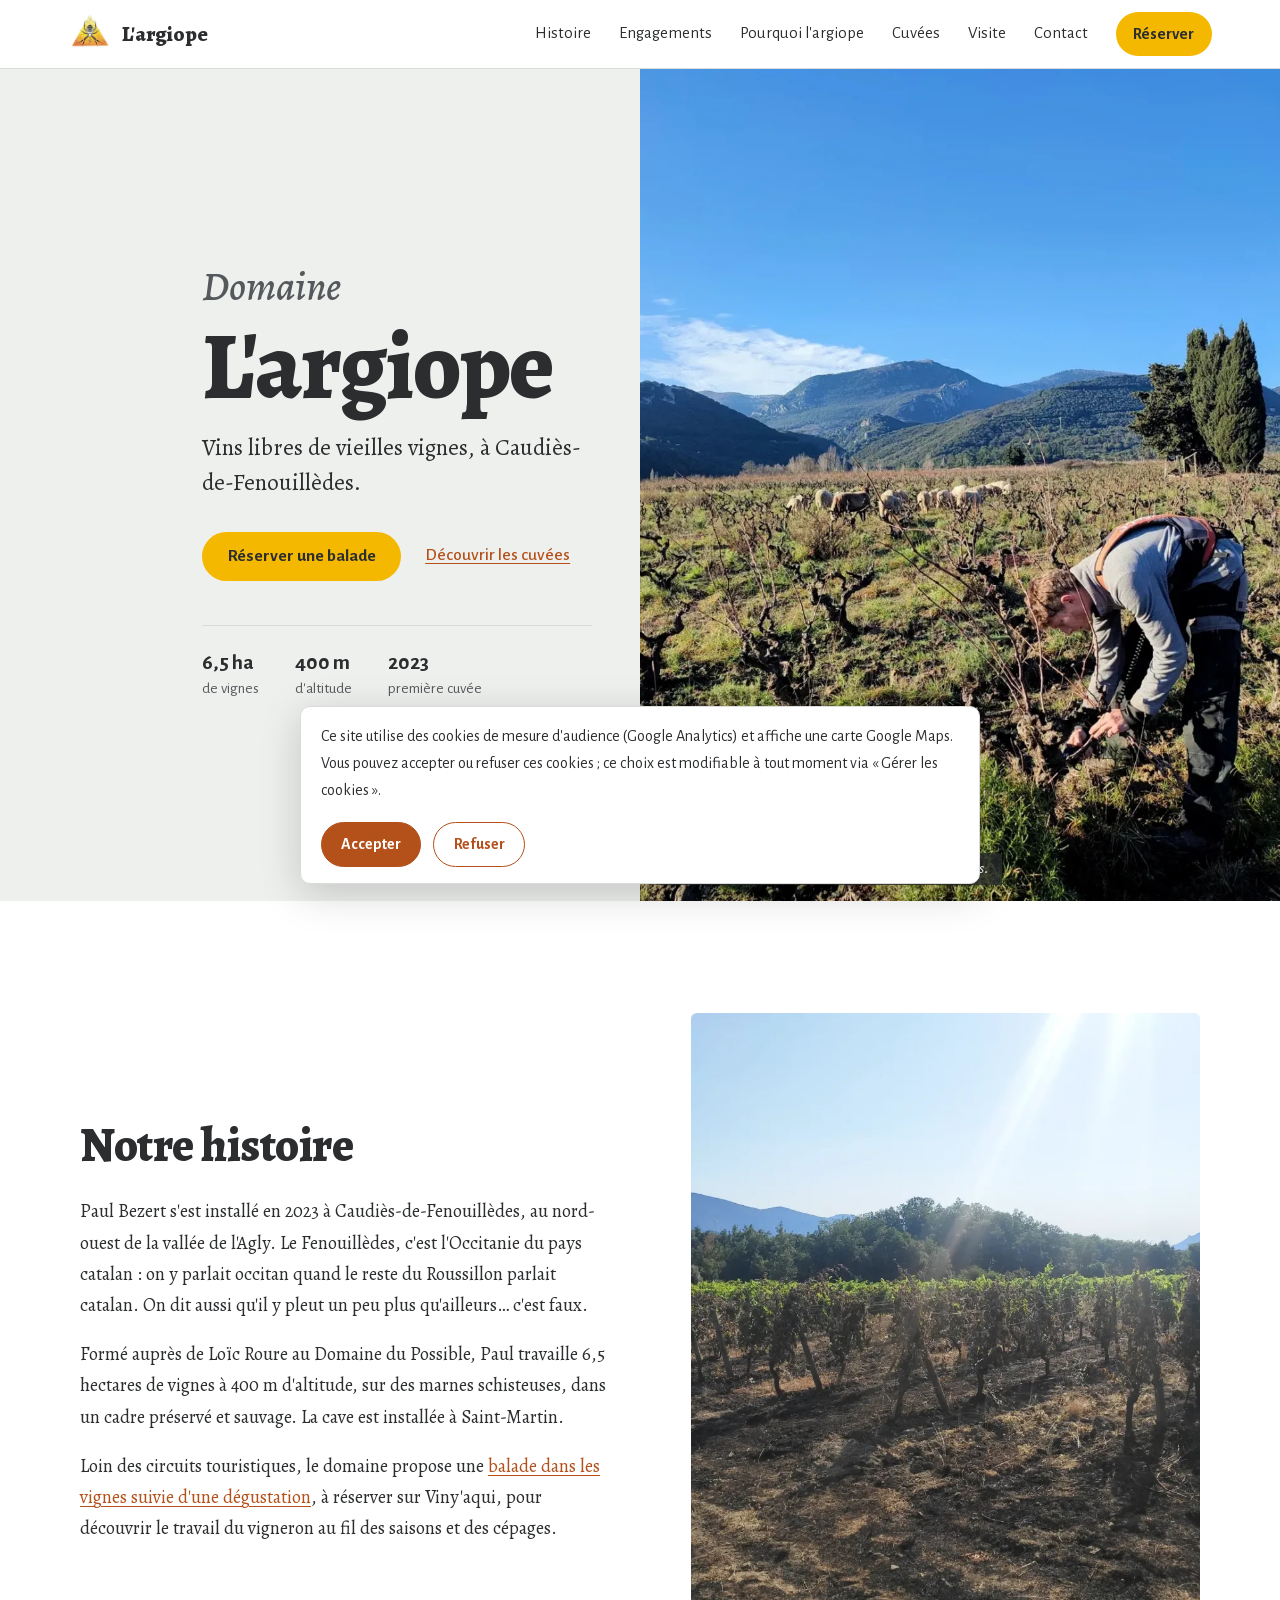
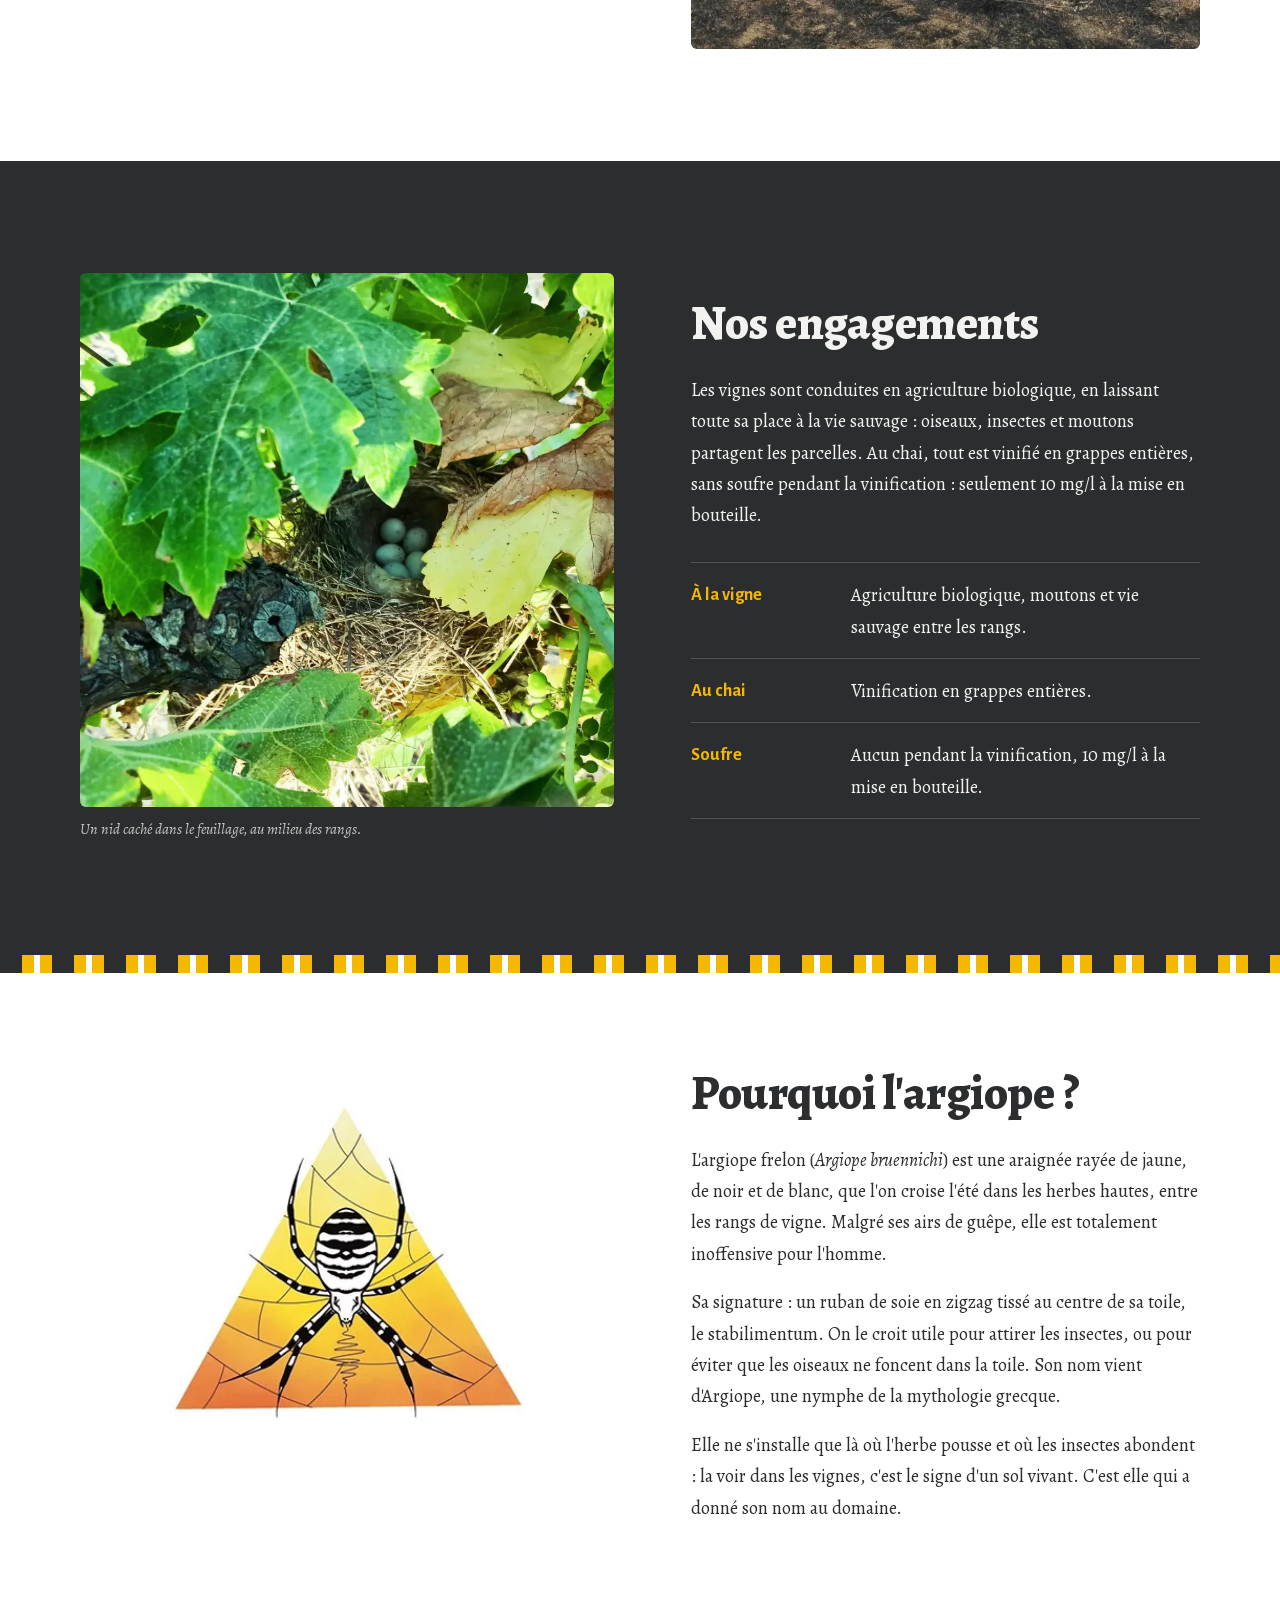
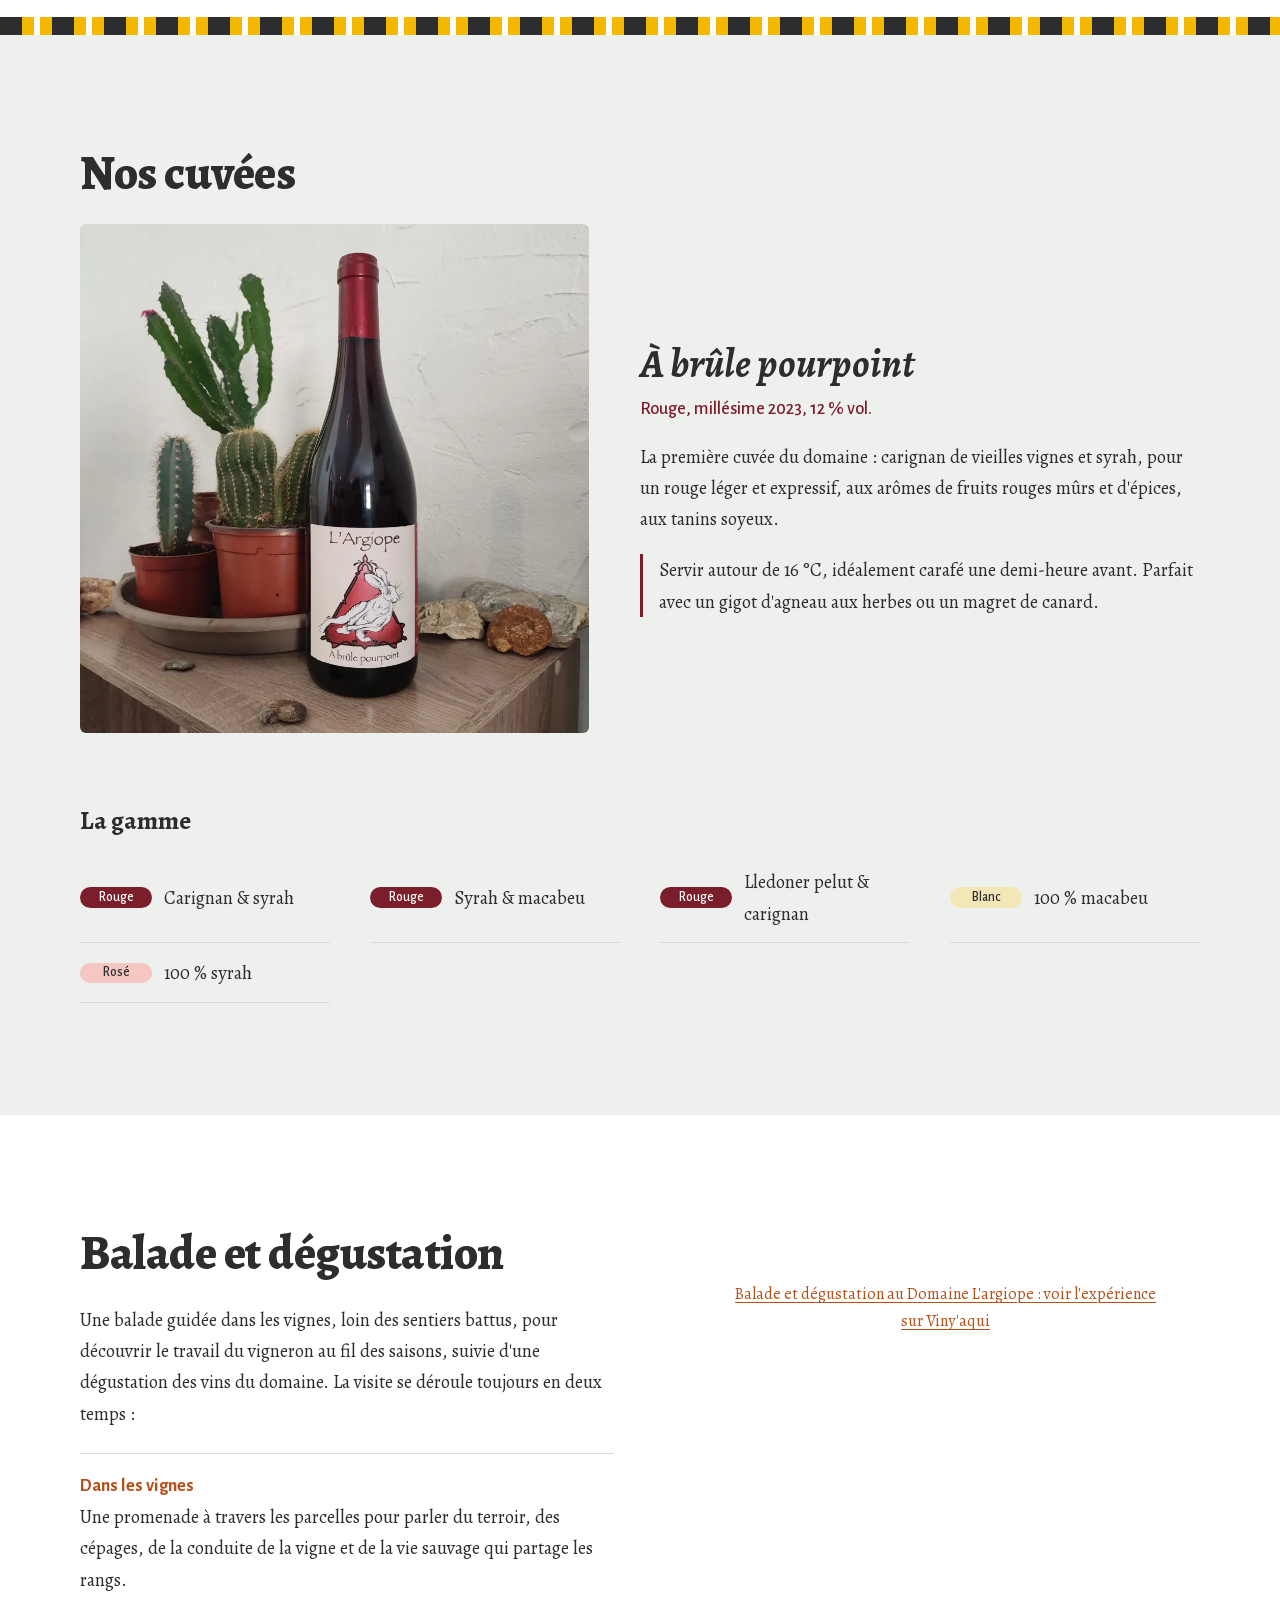
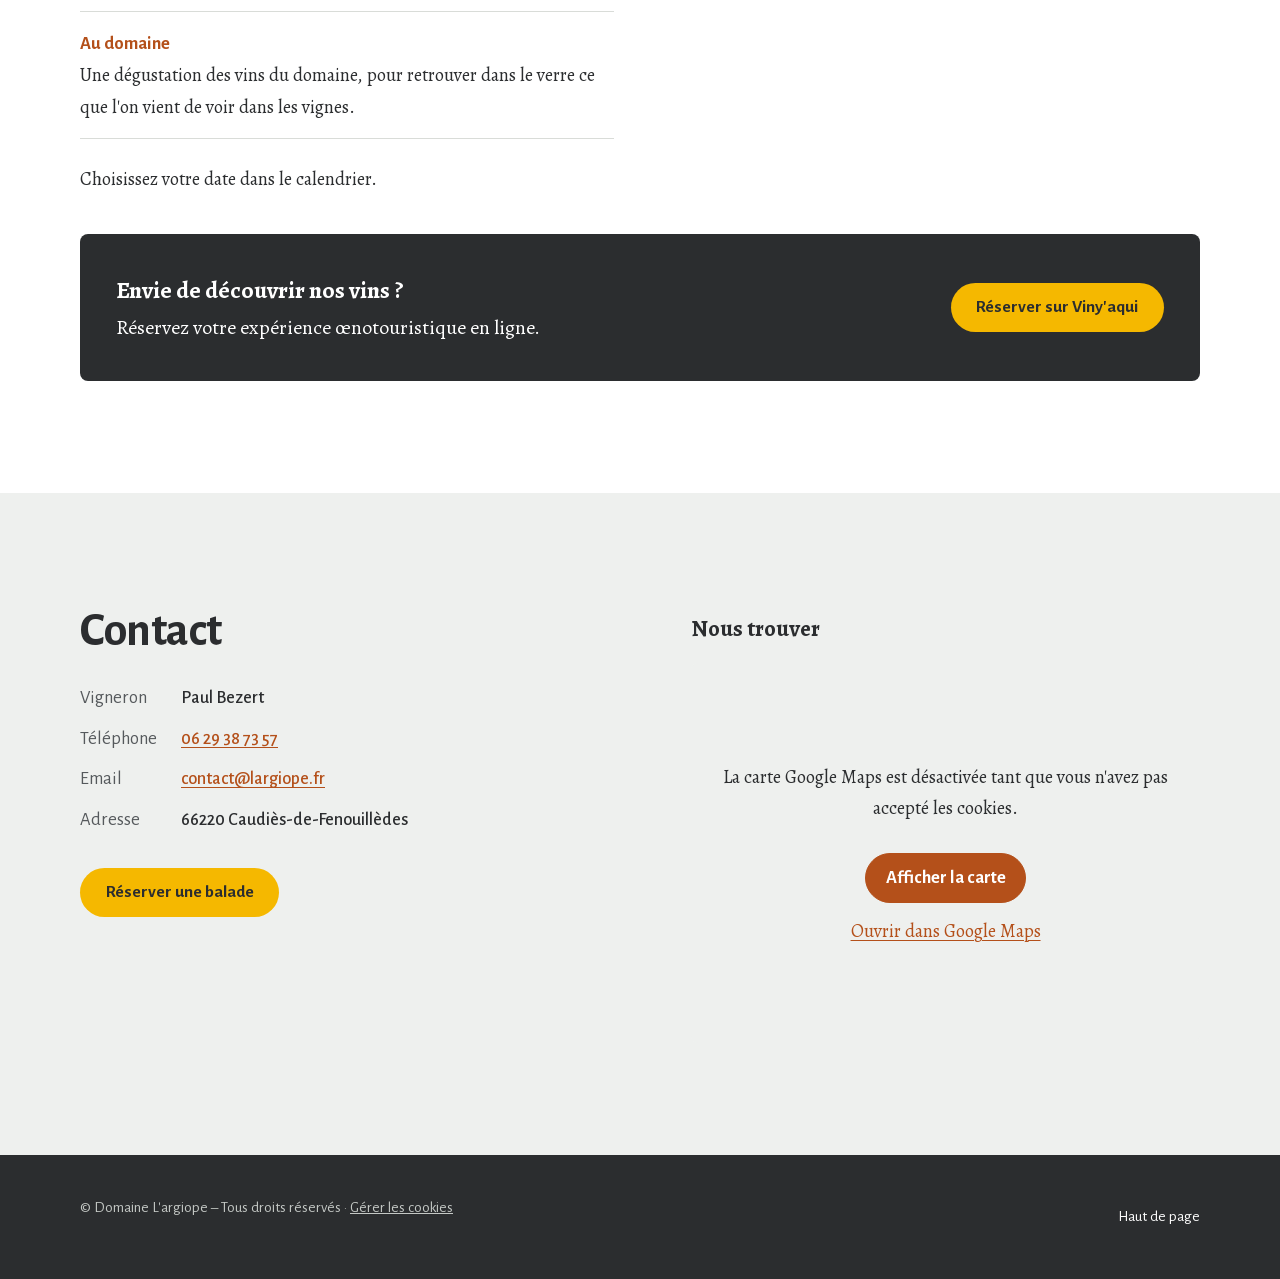
==== commit 5880a3d4: "feat(visite): widget à droite et déroulé de la balade en deux étapes Co-Authored-By: Claude Opus 5.5" ====
--- a/index.html
+++ b/index.html
@@ -752,9 +752,31 @@
     }
 
     /* Visite */
+    .visit-layout {
+      align-items: start;
+      margin-bottom: 2.5rem;
+    }
+
     .visit-intro {
-      max-width: 40rem;
-      margin-bottom: 2.5rem;
+      max-width: 36rem;
+    }
+
+    .visit-steps {
+      list-style: none;
+      margin: 1.5rem 0;
+      border-top: 1px solid var(--line);
+    }
+
+    .visit-steps li {
+      padding: 1rem 0;
+      border-bottom: 1px solid var(--line);
+    }
+
+    .visit-steps strong {
+      display: block;
+      font-family: var(--sans);
+      color: var(--rouille);
+      font-weight: 700;
     }
 
     .visit-booking {
@@ -1153,17 +1175,31 @@
 
     <section class="section" id="visite">
       <div class="section-inner">
-        <div class="visit-intro">
-          <h2>Balade et dégustation</h2>
-          <p>
-            Une balade guidée dans les vignes, loin des sentiers battus, pour découvrir le travail du vigneron
-            au fil des saisons et des cépages, suivie d'une dégustation des vins du domaine.
-            Choisissez votre date ci-dessous.
-          </p>
-        </div>
-
-        <div class="visit-booking">
-          <!-- Widget de réservation Vinyaqui -->
+        <div class="split visit-layout">
+          <div class="visit-intro">
+            <h2>Balade et dégustation</h2>
+            <p>
+              Une balade guidée dans les vignes, loin des sentiers battus, pour découvrir le travail du vigneron
+              au fil des saisons, suivie d'une dégustation des vins du domaine. La visite se déroule toujours
+              en deux temps :
+            </p>
+            <ol class="visit-steps">
+              <li>
+                <strong>Dans les vignes</strong>
+                Une promenade à travers les parcelles pour parler du terroir, des cépages, de la conduite
+                de la vigne et de la vie sauvage qui partage les rangs.
+              </li>
+              <li>
+                <strong>Au domaine</strong>
+                Une dégustation des vins du domaine, pour retrouver dans le verre ce que l'on vient de voir
+                dans les vignes.
+              </li>
+            </ol>
+            <p>Choisissez votre date dans le calendrier.</p>
+          </div>
+
+          <div class="visit-booking">
+            <!-- Widget de réservation Vinyaqui -->
 <div id="vinyaqui-widget"></div>
 <a class="vinyaqui-backlink" href="https://vinyaqui.com/activities/balade-dans-les-vignes-et-degustation-au-domaine-largiope" target="_blank" rel="noopener">Balade et dégustation au Domaine L'argiope : voir l'expérience sur Viny'aqui</a>
 <link rel="stylesheet" href="https://vinyaqui.com/widget/booking-widget.css?v=1.4">
@@ -1174,6 +1210,7 @@
   data-api-key="vk_mxXzZPxHzOt8ceDX3143VOVY3vmDTohiisZg803X01AUHUoBG8ID1qFdutLD"
   data-target="#vinyaqui-widget"
 ></script>
+          </div>
         </div>
 
         <div class="cta-box">
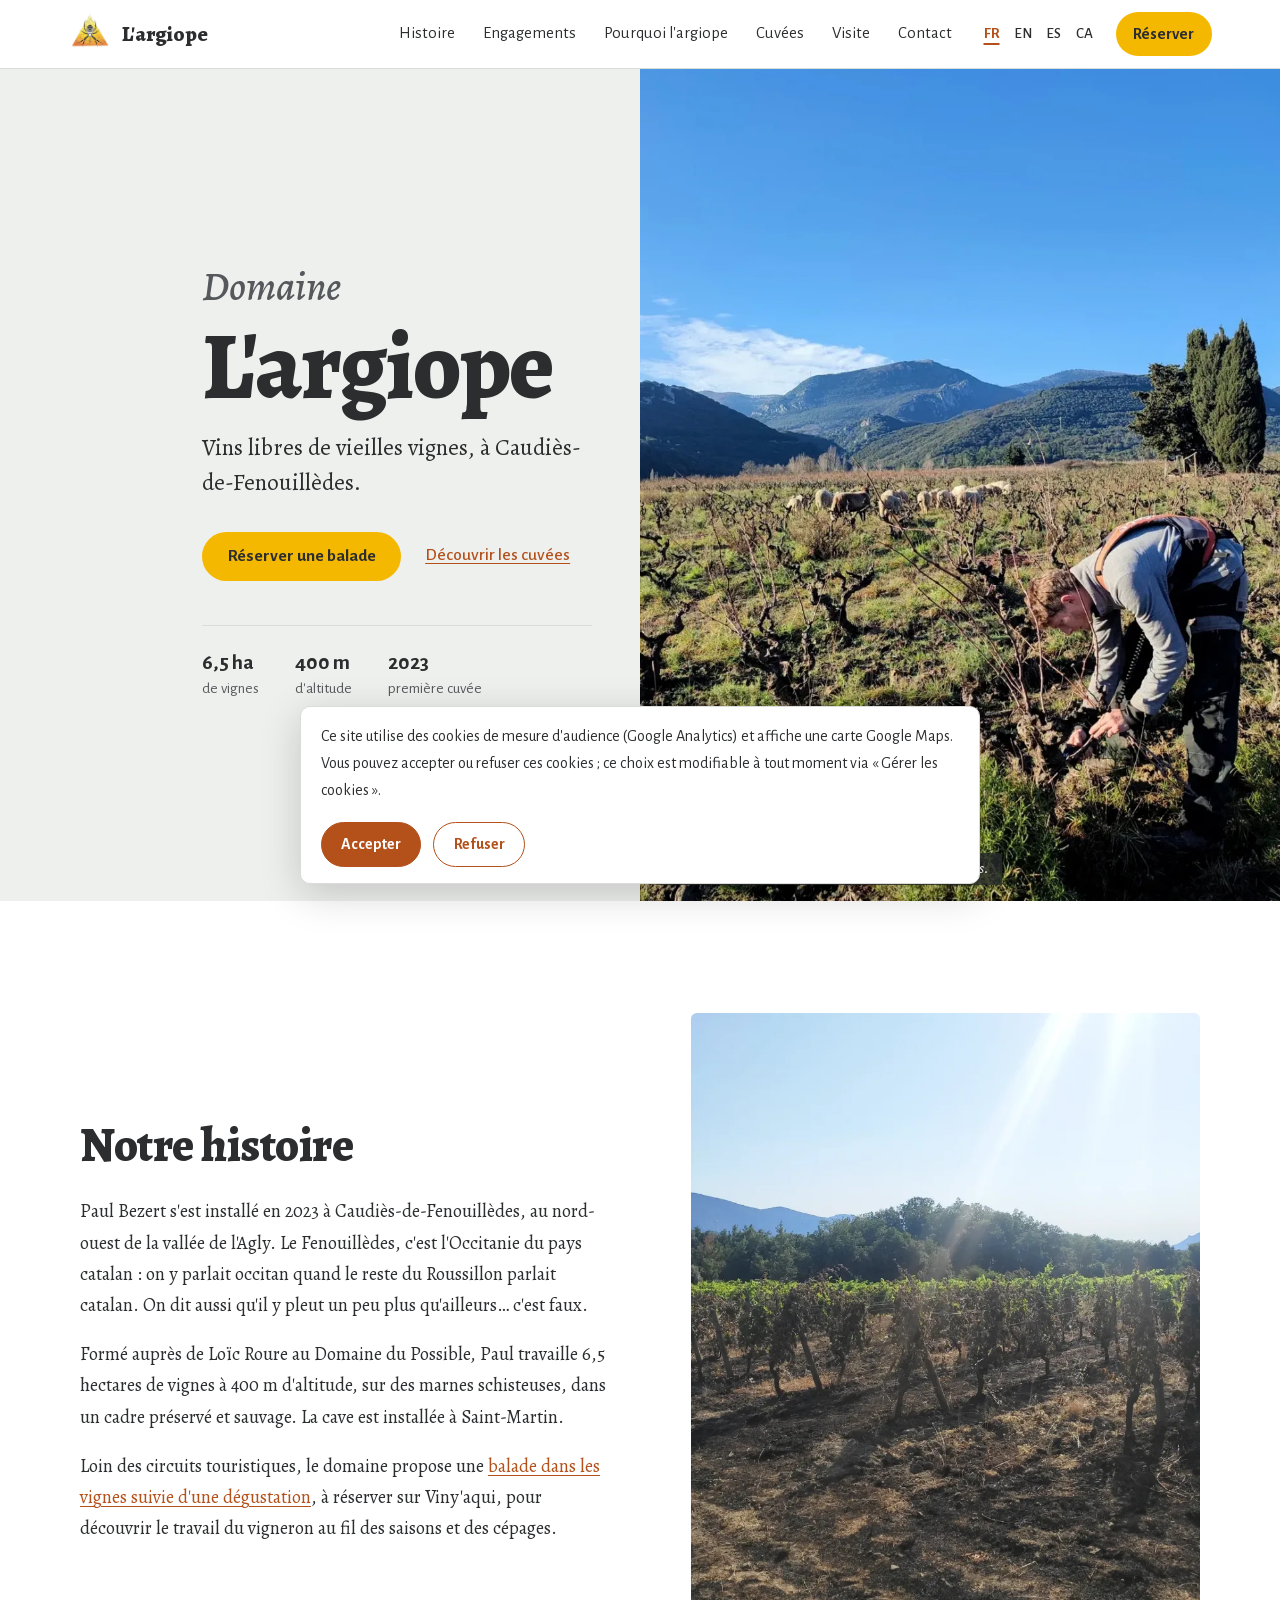
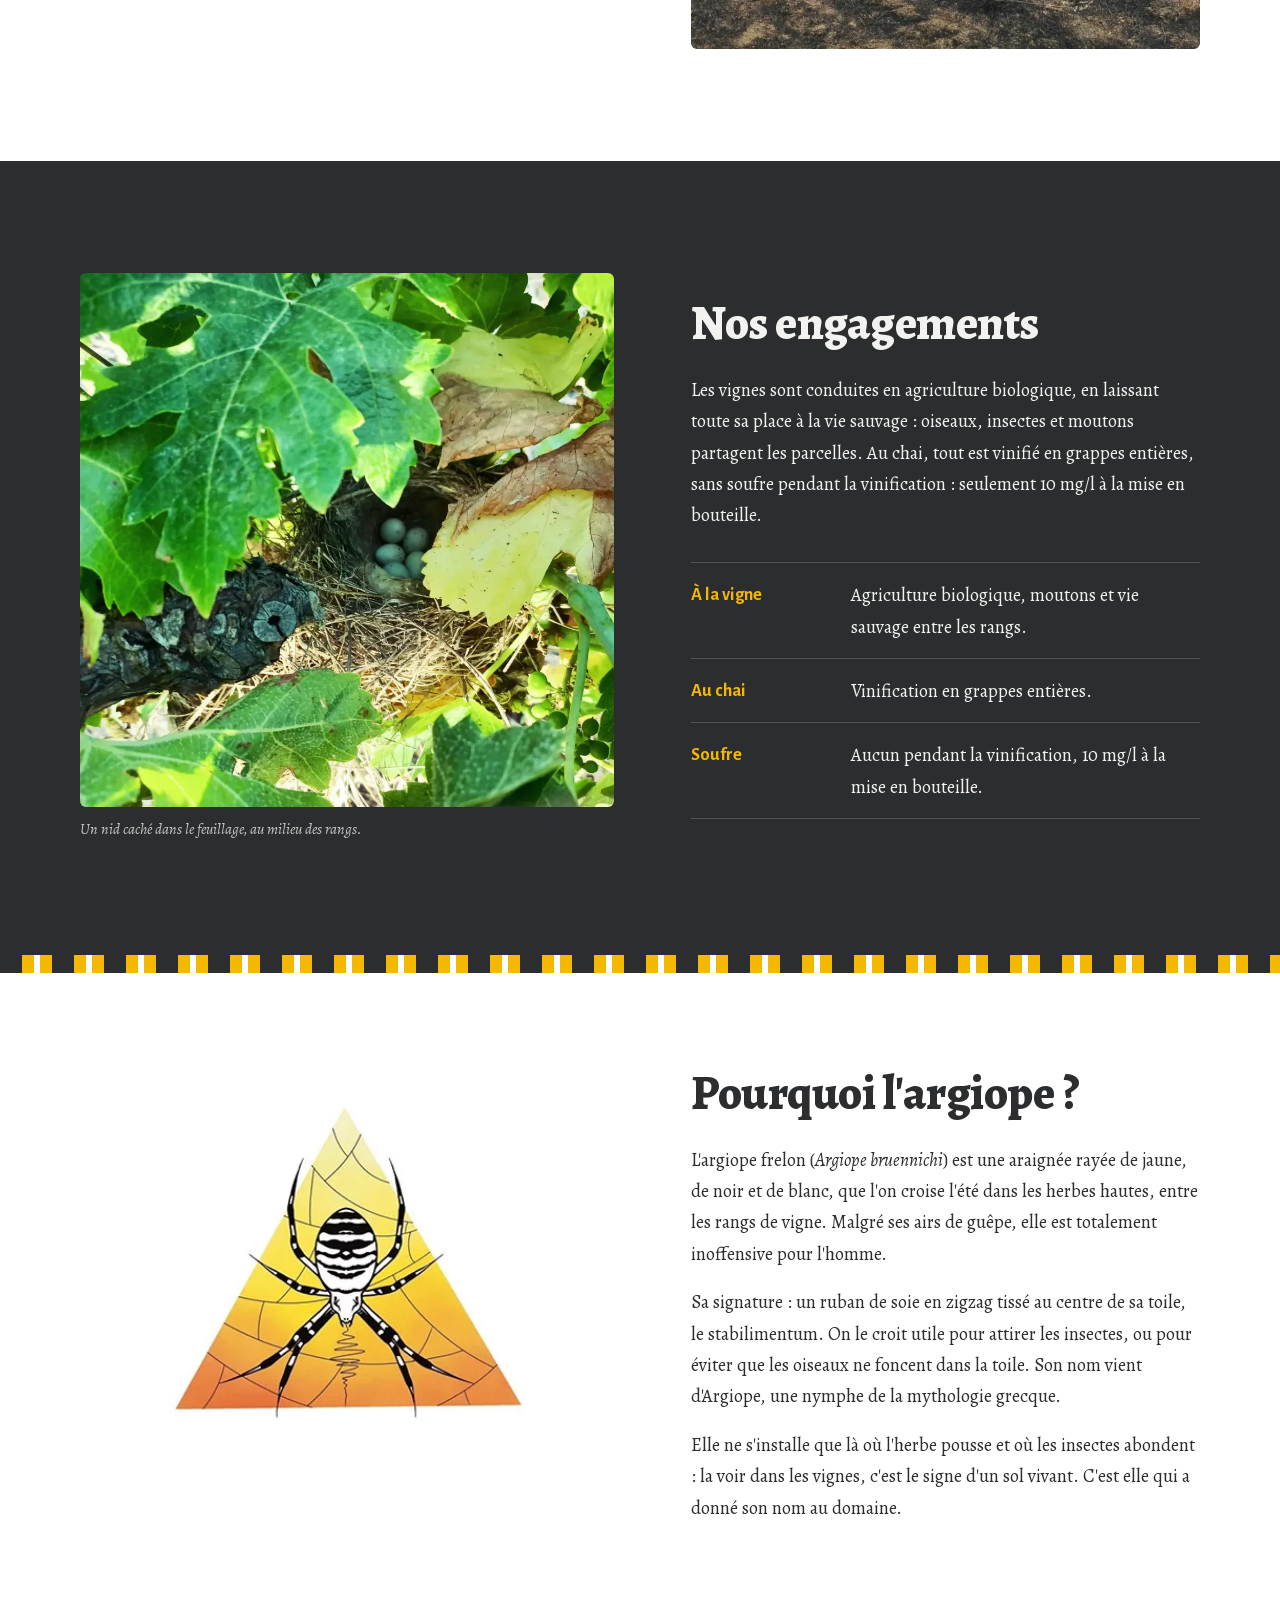
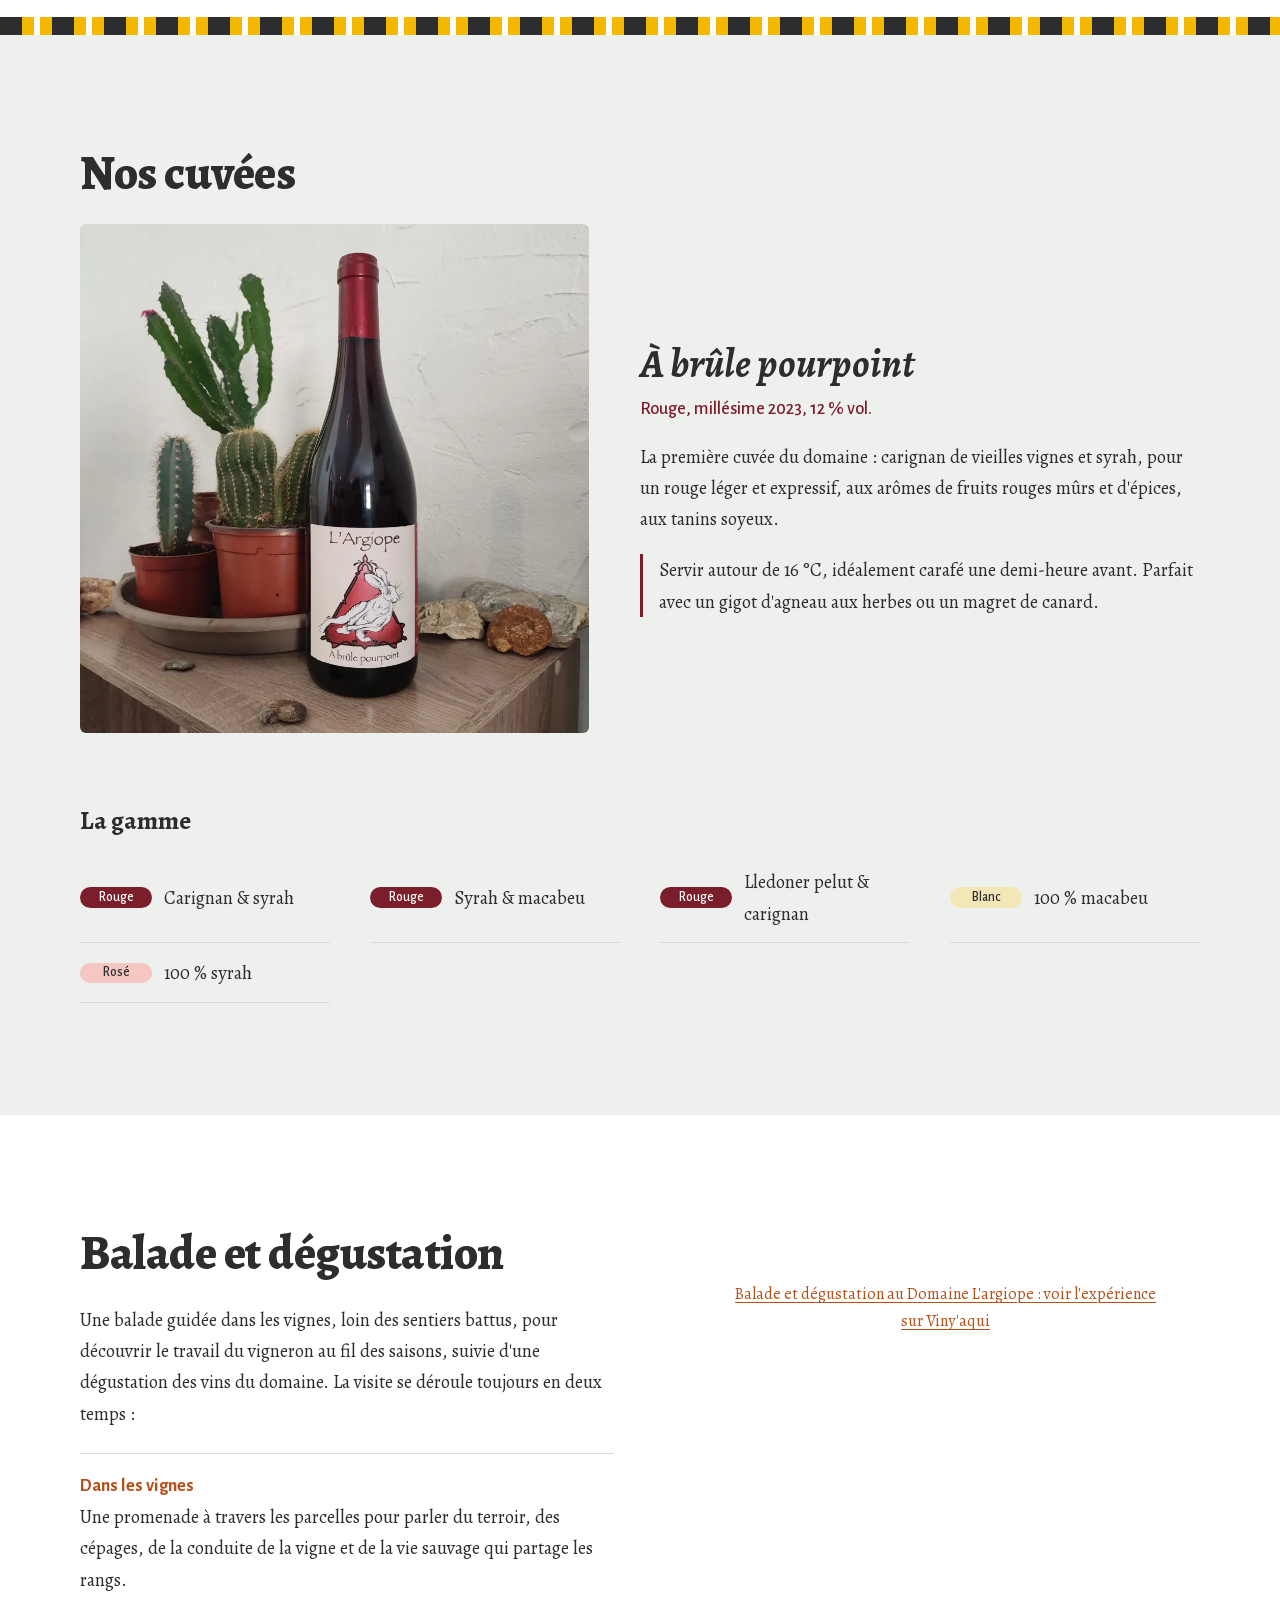
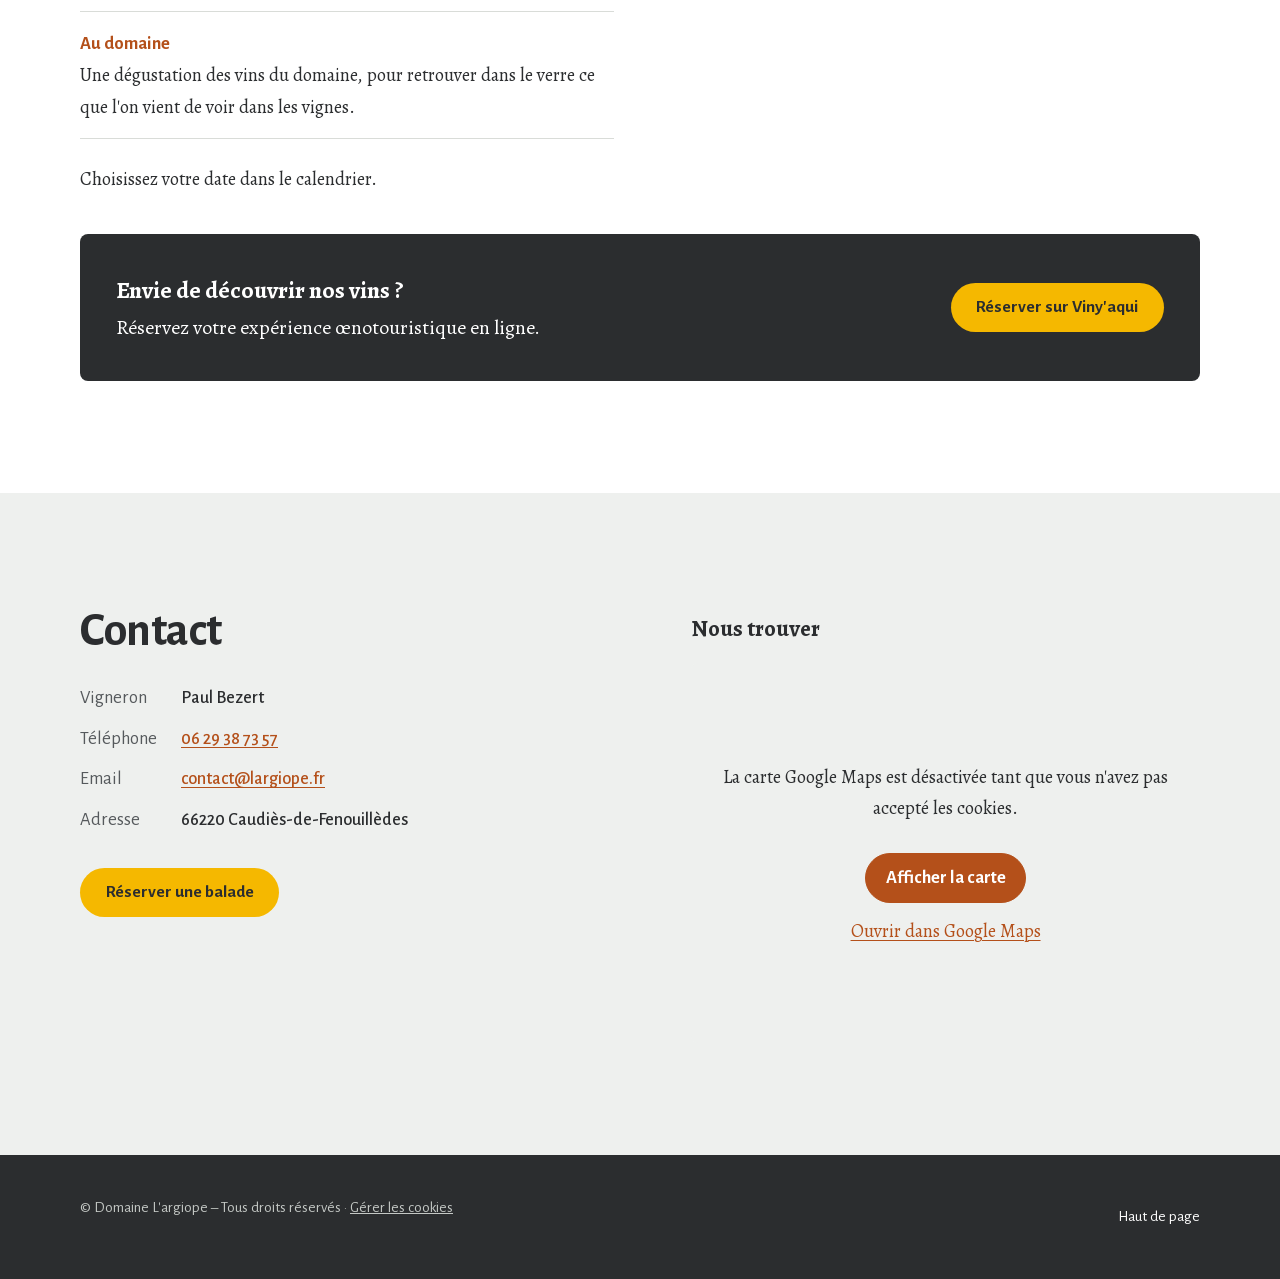
==== commit 504f33c5: "feat(i18n): traductions EN/ES/CA, sélecteur de langue et CSS partagé Co-Authored-By: Claude Sonnet 5" ====
--- a/index.html
+++ b/index.html
@@ -10,6 +10,16 @@
   <meta name="description"
     content="L'argiope, Domaine viticole à Caudiès-de-Fenouillèdes. Découvrez nos vins libres et réservez votre visite œnotouristique.">
   <link rel="canonical" href="https://largiope.fr">
+  <link rel="alternate" hreflang="fr" href="https://largiope.fr/">
+  <link rel="alternate" hreflang="en" href="https://largiope.fr/en/">
+  <link rel="alternate" hreflang="es" href="https://largiope.fr/es/">
+  <link rel="alternate" hreflang="ca" href="https://largiope.fr/ca/">
+  <link rel="alternate" hreflang="x-default" href="https://largiope.fr/">
+
+  <!-- Favicon -->
+  <link rel="icon" href="favicon.ico" sizes="48x48">
+  <link rel="icon" type="image/png" sizes="32x32" href="favicon-32x32.png">
+  <link rel="apple-touch-icon" href="apple-touch-icon.png">
 
   <!-- Open Graph -->
   <meta property="og:type" content="website">
@@ -64,954 +74,10 @@
 
   <link rel="preload" href="fonts/alegreya.woff2" as="font" type="font/woff2" crossorigin>
 
-  <style>
-    /* Polices auto-hébergées (SIL Open Font License) : aucun appel à Google Fonts avant consentement */
-    @font-face {
-      font-family: 'Alegreya';
-      font-style: normal;
-      font-weight: 400 800;
-      font-display: swap;
-      src: url(fonts/alegreya.woff2) format('woff2');
-    }
-
-    @font-face {
-      font-family: 'Alegreya';
-      font-style: italic;
-      font-weight: 400 800;
-      font-display: swap;
-      src: url(fonts/alegreya-italic.woff2) format('woff2');
-    }
-
-    @font-face {
-      font-family: 'Alegreya Sans';
-      font-style: normal;
-      font-weight: 400;
-      font-display: swap;
-      src: url(fonts/alegreya-sans-400.woff2) format('woff2');
-    }
-
-    @font-face {
-      font-family: 'Alegreya Sans';
-      font-style: normal;
-      font-weight: 500;
-      font-display: swap;
-      src: url(fonts/alegreya-sans-500.woff2) format('woff2');
-    }
-
-    @font-face {
-      font-family: 'Alegreya Sans';
-      font-style: normal;
-      font-weight: 700;
-      font-display: swap;
-      src: url(fonts/alegreya-sans-700.woff2) format('woff2');
-    }
-
-    /* Palette tirée du logo : jaune et orange de l'argiope, noir schiste, rouge carignan */
-    :root {
-      --schiste: #2b2d2f;
-      --schiste-soft: #55595c;
-      --pierre: #eef0ee;
-      --paper: #ffffff;
-      --argiope: #f5b800;
-      --rouille: #b4501a;
-      --rouille-dark: #8a3c12;
-      --carignan: #7b1e2b;
-      --line: #d9dcd8;
-      --serif: 'Alegreya', Georgia, serif;
-      --sans: 'Alegreya Sans', 'Helvetica Neue', Arial, sans-serif;
-      --nav-h: 4.25rem;
-      --gutter: clamp(1rem, 4vw, 3rem);
-      --zigzag: url("data:image/svg+xml,%3Csvg xmlns='http://www.w3.org/2000/svg' width='12' height='6' viewBox='0 0 12 6'%3E%3Cpath d='M0 5 L3 1 L6 5 L9 1 L12 5' fill='none' stroke='%23b4501a' stroke-width='1.6'/%3E%3C/svg%3E");
-    }
-
-    * {
-      margin: 0;
-      padding: 0;
-      box-sizing: border-box;
-    }
-
-    html {
-      scroll-behavior: smooth;
-      scroll-padding-top: var(--nav-h);
-    }
-
-    @media (prefers-reduced-motion: reduce) {
-      html {
-        scroll-behavior: auto;
-      }
-    }
-
-    body {
-      font-family: var(--serif);
-      font-size: 1.15rem;
-      line-height: 1.7;
-      background: var(--paper);
-      color: var(--schiste);
-      -webkit-font-smoothing: antialiased;
-    }
-
-    img {
-      max-width: 100%;
-      height: auto;
-      display: block;
-    }
-
-    a {
-      color: var(--rouille);
-      text-decoration: underline;
-      text-decoration-thickness: 1px;
-      text-underline-offset: 0.18em;
-    }
-
-    a:hover {
-      color: var(--rouille-dark);
-    }
-
-    :focus-visible {
-      outline: 3px solid var(--argiope);
-      outline-offset: 3px;
-    }
-
-    h2 {
-      font-size: clamp(2rem, 4.5vw, 3rem);
-      line-height: 1.1;
-      font-weight: 800;
-      letter-spacing: -0.01em;
-      margin-bottom: 1.5rem;
-    }
-
-    h3 {
-      font-size: 1.45rem;
-      line-height: 1.25;
-      font-weight: 700;
-      margin-bottom: 0.5rem;
-    }
-
-    p {
-      margin-bottom: 1.1rem;
-    }
-
-    p:last-child {
-      margin-bottom: 0;
-    }
-
-    .skip-link {
-      position: absolute;
-      left: 1rem;
-      top: -4rem;
-      z-index: 200;
-      padding: 0.5rem 1rem;
-      background: var(--argiope);
-      color: var(--schiste);
-      font-family: var(--sans);
-    }
-
-    .skip-link:focus {
-      top: 1rem;
-    }
-
-    /* ---------- Menu ---------- */
-
-    .site-header {
-      position: sticky;
-      top: 0;
-      z-index: 100;
-      background: var(--paper);
-      border-bottom: 1px solid var(--line);
-    }
-
-    .nav {
-      display: flex;
-      align-items: center;
-      justify-content: space-between;
-      gap: 1.5rem;
-      height: var(--nav-h);
-      max-width: 1240px;
-      margin: 0 auto;
-      padding: 0 var(--gutter);
-    }
-
-    .brand {
-      display: flex;
-      align-items: center;
-      gap: 0.6rem;
-      color: var(--schiste);
-      text-decoration: none;
-      font-weight: 800;
-      font-size: 1.35rem;
-      white-space: nowrap;
-    }
-
-    .brand:hover {
-      color: var(--schiste);
-    }
-
-    .brand img {
-      width: 44px;
-      height: 44px;
-      object-fit: contain;
-    }
-
-    .nav-links {
-      display: flex;
-      align-items: center;
-      gap: 0.25rem;
-      list-style: none;
-      font-family: var(--sans);
-      font-size: 1.05rem;
-    }
-
-    .nav-links a {
-      display: block;
-      padding: 0.55rem 0.75rem 0.7rem;
-      color: var(--schiste);
-      text-decoration: none;
-      background-repeat: repeat-x;
-      background-position: center bottom 0.2rem;
-      background-size: 12px 6px;
-    }
-
-    .nav-links a:hover {
-      color: var(--rouille);
-    }
-
-    /* Le zigzag du stabilimentum marque la section en cours de lecture */
-    .nav-links a[aria-current="true"] {
-      color: var(--rouille);
-      background-image: var(--zigzag);
-    }
-
-    .nav-links .nav-cta a {
-      margin-left: 0.75rem;
-      padding: 0.5rem 1.1rem;
-      background: var(--argiope);
-      color: var(--schiste);
-      font-weight: 700;
-      border-radius: 999px;
-    }
-
-    .nav-links .nav-cta a:hover {
-      background: #ffc61a;
-      color: var(--schiste);
-    }
-
-    .nav-toggle {
-      display: none;
-      align-items: center;
-      gap: 0.5rem;
-      padding: 0.5rem 0.9rem;
-      font: 700 1rem var(--sans);
-      color: var(--schiste);
-      background: none;
-      border: 1px solid var(--line);
-      border-radius: 999px;
-      cursor: pointer;
-    }
-
-    .nav-toggle-bars,
-    .nav-toggle-bars::before,
-    .nav-toggle-bars::after {
-      display: block;
-      width: 16px;
-      height: 2px;
-      background: currentColor;
-      position: relative;
-      transition: transform 0.2s;
-    }
-
-    .nav-toggle-bars::before,
-    .nav-toggle-bars::after {
-      content: "";
-      position: absolute;
-      left: 0;
-    }
-
-    .nav-toggle-bars::before {
-      top: -5px;
-    }
-
-    .nav-toggle-bars::after {
-      top: 5px;
-    }
-
-    .nav-toggle[aria-expanded="true"] .nav-toggle-bars {
-      background: transparent;
-    }
-
-    .nav-toggle[aria-expanded="true"] .nav-toggle-bars::before {
-      transform: translateY(5px) rotate(45deg);
-    }
-
-    .nav-toggle[aria-expanded="true"] .nav-toggle-bars::after {
-      transform: translateY(-5px) rotate(-45deg);
-    }
-
-    @media (max-width: 960px) {
-      .nav-toggle {
-        display: inline-flex;
-      }
-
-      .nav-links {
-        display: none;
-        position: absolute;
-        top: var(--nav-h);
-        left: 0;
-        right: 0;
-        flex-direction: column;
-        align-items: stretch;
-        gap: 0;
-        padding: 0.5rem var(--gutter) 1.25rem;
-        background: var(--paper);
-        border-bottom: 1px solid var(--line);
-        box-shadow: 0 18px 30px rgba(43, 45, 47, 0.12);
-        font-size: 1.2rem;
-      }
-
-      .nav-links.is-open {
-        display: flex;
-      }
-
-      .nav-links a {
-        padding: 0.75rem 0;
-        border-bottom: 1px solid var(--pierre);
-      }
-
-      .nav-links a[aria-current="true"] {
-        background-image: none;
-        font-weight: 700;
-      }
-
-      .nav-links .nav-cta a {
-        margin: 1rem 0 0;
-        text-align: center;
-        border-bottom: 0;
-      }
-    }
-
-    /* ---------- Accueil ---------- */
-
-    .hero {
-      display: grid;
-      grid-template-columns: minmax(0, 1fr) minmax(0, 1fr);
-      min-height: calc(100svh - var(--nav-h));
-      background: var(--pierre);
-    }
-
-    .hero-text {
-      display: flex;
-      flex-direction: column;
-      justify-content: center;
-      padding: clamp(2.5rem, 6vw, 5rem) var(--gutter);
-      max-width: 40rem;
-      margin-left: auto;
-    }
-
-    .hero h1 {
-      font-size: clamp(3rem, 7.5vw, 6.25rem);
-      line-height: 0.95;
-      font-weight: 800;
-      letter-spacing: -0.025em;
-      margin-bottom: 1.25rem;
-    }
-
-    .hero h1 span {
-      display: block;
-      font-size: 0.42em;
-      font-weight: 500;
-      font-style: italic;
-      letter-spacing: 0;
-      margin-bottom: 0.3em;
-      color: var(--schiste-soft);
-    }
-
-    .hero .subtitle {
-      font-size: clamp(1.2rem, 2vw, 1.45rem);
-      line-height: 1.5;
-      max-width: 30ch;
-      margin-bottom: 2rem;
-    }
-
-    .hero-actions {
-      display: flex;
-      flex-wrap: wrap;
-      align-items: center;
-      gap: 1rem 1.5rem;
-      margin-bottom: 2.75rem;
-      font-family: var(--sans);
-    }
-
-    .button {
-      display: inline-block;
-      padding: 0.85rem 1.6rem;
-      border-radius: 999px;
-      background: var(--argiope);
-      color: var(--schiste);
-      font: 700 1.1rem var(--sans);
-      text-decoration: none;
-    }
-
-    .button:hover {
-      background: #ffc61a;
-      color: var(--schiste);
-    }
-
-    .hero-actions .link {
-      font-size: 1.1rem;
-      font-weight: 500;
-    }
-
-    .facts {
-      display: grid;
-      grid-template-columns: repeat(3, auto);
-      justify-content: start;
-      gap: 0.5rem 2.25rem;
-      padding-top: 1.5rem;
-      border-top: 1px solid var(--line);
-      font-family: var(--sans);
-    }
-
-    .facts dt {
-      font-size: 1.35rem;
-      font-weight: 700;
-      line-height: 1.2;
-    }
-
-    .facts dd {
-      color: var(--schiste-soft);
-      font-size: 0.95rem;
-    }
-
-    .hero-photo {
-      position: relative;
-      margin: 0;
-    }
-
-    .hero-photo img {
-      position: absolute;
-      inset: 0;
-      width: 100%;
-      height: 100%;
-      object-fit: cover;
-      object-position: center 70%;
-    }
-
-    .hero-photo figcaption {
-      position: absolute;
-      left: 1rem;
-      bottom: 1rem;
-      max-width: calc(100% - 2rem);
-      padding: 0.35rem 0.8rem;
-      background: rgba(43, 45, 47, 0.78);
-      color: #fff;
-      font: italic 0.95rem/1.4 var(--serif);
-      border-radius: 4px;
-    }
-
-    @media (max-width: 860px) {
-      .hero {
-        grid-template-columns: 1fr;
-        min-height: 0;
-      }
-
-      .hero-photo {
-        order: -1;
-        height: 58svh;
-        min-height: 320px;
-      }
-
-      .hero-text {
-        margin: 0;
-        max-width: none;
-      }
-    }
-
-    @media (max-width: 420px) {
-      .facts {
-        grid-template-columns: repeat(2, auto);
-      }
-    }
-
-    /* ---------- Sections ---------- */
-
-    .section {
-      padding: clamp(4rem, 9vw, 7rem) var(--gutter);
-    }
-
-    .section-inner {
-      max-width: 1120px;
-      margin: 0 auto;
-    }
-
-    .section.is-stone {
-      background: var(--pierre);
-    }
-
-    .section.is-dark {
-      background: var(--schiste);
-      color: #f2f3f1;
-    }
-
-    .section.is-dark a {
-      color: var(--argiope);
-    }
-
-    .prose {
-      max-width: 36rem;
-    }
-
-    .split {
-      display: grid;
-      grid-template-columns: minmax(0, 1.05fr) minmax(0, 1fr);
-      gap: clamp(2rem, 6vw, 5rem);
-      align-items: center;
-    }
-
-    .split.is-reversed > :first-child {
-      order: 2;
-    }
-
-    @media (max-width: 860px) {
-      .split {
-        grid-template-columns: 1fr;
-      }
-
-      .split.is-reversed > :first-child {
-        order: 0;
-      }
-    }
-
-    .rounded {
-      border-radius: 6px;
-    }
-
-    /* Histoire */
-    .story-photo {
-      width: 100%;
-      aspect-ratio: 4 / 5;
-      object-fit: cover;
-    }
-
-    /* Engagements */
-    .commitments {
-      list-style: none;
-      margin-top: 2rem;
-      border-top: 1px solid rgba(255, 255, 255, 0.18);
-    }
-
-    .commitments li {
-      display: grid;
-      grid-template-columns: 9rem 1fr;
-      gap: 1rem;
-      padding: 1rem 0;
-      border-bottom: 1px solid rgba(255, 255, 255, 0.18);
-    }
-
-    .commitments strong {
-      font-family: var(--sans);
-      color: var(--argiope);
-      font-weight: 700;
-    }
-
-    @media (max-width: 520px) {
-      .commitments li {
-        grid-template-columns: 1fr;
-        gap: 0.15rem;
-      }
-    }
-
-    .commitments-photo img {
-      width: 100%;
-      aspect-ratio: 1;
-      object-fit: cover;
-    }
-
-    .commitments-photo figcaption {
-      margin-top: 0.6rem;
-      font-style: italic;
-      font-size: 0.95rem;
-      color: #c4c8c5;
-    }
-
-    /* Pourquoi l'argiope : bandes de l'abdomen en ouverture et en clôture */
-    .argiope-section {
-      position: relative;
-    }
-
-    .argiope-section::before,
-    .argiope-section::after {
-      content: "";
-      position: absolute;
-      left: 0;
-      right: 0;
-      height: 18px;
-      background: repeating-linear-gradient(90deg,
-          var(--schiste) 0 22px,
-          var(--argiope) 22px 34px,
-          var(--paper) 34px 40px,
-          var(--argiope) 40px 52px);
-    }
-
-    .argiope-section::before {
-      top: 0;
-    }
-
-    .argiope-section::after {
-      bottom: 0;
-    }
-
-    .argiope-emblem {
-      max-width: 420px;
-      width: 100%;
-      margin: 0 auto;
-    }
-
-    .argiope-section .latin {
-      font-style: italic;
-    }
-
-    /* Cuvées */
-    .cuvee-feature {
-      display: grid;
-      grid-template-columns: minmax(0, 1fr) minmax(0, 1.1fr);
-      gap: clamp(1.5rem, 4vw, 3.5rem);
-      align-items: center;
-      margin-bottom: clamp(3rem, 6vw, 4.5rem);
-    }
-
-    .cuvee-feature img {
-      width: 100%;
-    }
-
-    .cuvee-meta {
-      font-family: var(--sans);
-      color: var(--carignan);
-      font-weight: 500;
-      margin-bottom: 1rem;
-    }
-
-    .cuvee-feature h3 {
-      font-size: clamp(1.8rem, 3.5vw, 2.5rem);
-      font-style: italic;
-      font-weight: 700;
-      margin-bottom: 0.25rem;
-    }
-
-    .serving {
-      margin-top: 1.25rem;
-      padding-left: 1rem;
-      border-left: 3px solid var(--carignan);
-    }
-
-    @media (max-width: 760px) {
-      .cuvee-feature {
-        grid-template-columns: 1fr;
-      }
-    }
-
-    .range-heading {
-      font-size: 1.6rem;
-      margin-bottom: 1rem;
-    }
-
-    .cuvee-list {
-      list-style: none;
-      display: grid;
-      grid-template-columns: repeat(auto-fill, minmax(min(100%, 15rem), 1fr));
-      gap: 0 2.5rem;
-    }
-
-    .cuvee-list li {
-      display: flex;
-      align-items: center;
-      gap: 0.75rem;
-      padding: 0.85rem 0;
-      border-bottom: 1px solid var(--line);
-    }
-
-    .cuvee-color {
-      min-width: 4.5rem;
-      padding: 0.1rem 0.6rem;
-      border-radius: 999px;
-      font: 500 0.85rem var(--sans);
-      text-align: center;
-    }
-
-    .cuvee-color.rouge {
-      background: var(--carignan);
-      color: #fff;
-    }
-
-    .cuvee-color.blanc {
-      background: #f3e7b8;
-      color: var(--schiste);
-    }
-
-    .cuvee-color.rose {
-      background: #f4c7c3;
-      color: var(--schiste);
-    }
-
-    /* Visite */
-    .visit-layout {
-      align-items: start;
-      margin-bottom: 2.5rem;
-    }
-
-    .visit-intro {
-      max-width: 36rem;
-    }
-
-    .visit-steps {
-      list-style: none;
-      margin: 1.5rem 0;
-      border-top: 1px solid var(--line);
-    }
-
-    .visit-steps li {
-      padding: 1rem 0;
-      border-bottom: 1px solid var(--line);
-    }
-
-    .visit-steps strong {
-      display: block;
-      font-family: var(--sans);
-      color: var(--rouille);
-      font-weight: 700;
-    }
-
-    .visit-booking {
-      background: var(--paper);
-      border-radius: 8px;
-      padding: clamp(1.25rem, 3vw, 2.5rem);
-    }
-
-    #vinyaqui-widget {
-      display: flex;
-      justify-content: center;
-      flex-wrap: wrap;
-      margin-bottom: 1rem;
-      /* Couleurs alignées sur la page */
-      --vw-primary: #b4501a;
-      --vw-primary-hover: #8a3c12;
-      --vw-primary-light: #eef0ee;
-      --vw-text: #2b2d2f;
-      --vw-text-muted: #55595c;
-      --vw-border: #d9dcd8;
-      --vw-font: 'Alegreya Sans', 'Helvetica Neue', Arial, sans-serif;
-      --vw-radius: 8px;
-      --vw-radius-sm: 5px;
-      --vw-shadow: 0 10px 40px rgba(0, 0, 0, 0.08);
-    }
-
-    #vinyaqui-widget .vw-select:focus {
-      border-color: #b4501a;
-      box-shadow: 0 0 0 3px rgba(180, 80, 26, 0.15);
-    }
-
-    #vinyaqui-widget .vw-alert--info {
-      background: #eef0ee;
-      border-color: #d9dcd8;
-      color: #2b2d2f;
-    }
-
-    .cta-box {
-      display: flex;
-      flex-wrap: wrap;
-      align-items: center;
-      justify-content: space-between;
-      gap: 1.25rem 2rem;
-      margin-top: 2rem;
-      padding: clamp(1.5rem, 3vw, 2.25rem);
-      background: var(--schiste);
-      color: #fff;
-      border-radius: 8px;
-    }
-
-    .cta-box p {
-      margin: 0;
-      font-size: 1.25rem;
-    }
-
-    .cta-box strong {
-      display: block;
-      font-size: 1.5rem;
-    }
-
-    /* Contact */
-    #contact .split {
-      align-items: start;
-    }
-
-    #contact h3 {
-      margin-top: 0.6rem;
-      margin-bottom: 1.25rem;
-    }
-
-    .contact-info {
-      font-family: var(--sans);
-      font-size: 1.15rem;
-    }
-
-    .contact-info dl {
-      display: grid;
-      grid-template-columns: auto 1fr;
-      gap: 0.6rem 1.5rem;
-      margin-bottom: 2rem;
-    }
-
-    .contact-info dt {
-      color: var(--schiste-soft);
-    }
-
-    .contact-info dd {
-      font-weight: 500;
-      overflow-wrap: anywhere;
-    }
-
-    .map-section iframe,
-    .map-placeholder {
-      width: 100%;
-      height: 380px;
-      border: 0;
-      border-radius: 8px;
-    }
-
-    .map-placeholder {
-      display: flex;
-      flex-direction: column;
-      align-items: center;
-      justify-content: center;
-      gap: 0.75rem;
-      padding: 1rem;
-      text-align: center;
-      background: var(--pierre);
-      color: var(--schiste);
-    }
-
-    .map-placeholder a,
-    .map-placeholder button,
-    .cookie-banner button,
-    .cookie-link {
-      font: inherit;
-      cursor: pointer;
-    }
-
-    .map-placeholder button,
-    .cookie-banner button {
-      padding: 0.5rem 1.2rem;
-      border-radius: 999px;
-      border: 1px solid var(--rouille);
-      background: var(--rouille);
-      color: #fff;
-      font-family: var(--sans);
-      font-weight: 700;
-    }
-
-    .vinyaqui-backlink {
-      display: block;
-      margin-top: 0.75rem;
-      font-size: 1rem;
-      text-align: center;
-    }
-
-    /* ---------- Pied de page ---------- */
-
-    footer {
-      padding: 2.5rem var(--gutter);
-      background: var(--schiste);
-      color: #c4c8c5;
-      font-family: var(--sans);
-      font-size: 0.95rem;
-    }
-
-    .footer-inner {
-      display: flex;
-      flex-wrap: wrap;
-      justify-content: space-between;
-      align-items: center;
-      gap: 1rem 2rem;
-      max-width: 1120px;
-      margin: 0 auto;
-    }
-
-    footer a {
-      color: #fff;
-    }
-
-    .footer-top {
-      text-decoration: none;
-    }
-
-    .cookie-banner {
-      position: fixed;
-      left: 1rem;
-      right: 1rem;
-      bottom: 1rem;
-      max-width: 680px;
-      margin: 0 auto;
-      padding: 1rem 1.25rem;
-      background: #fff;
-      color: var(--schiste);
-      border: 1px solid var(--line);
-      border-radius: 10px;
-      box-shadow: 0 10px 40px rgba(0, 0, 0, 0.18);
-      font-family: var(--sans);
-      font-size: 1rem;
-      z-index: 1000;
-    }
-
-    .cookie-banner[hidden] {
-      display: none;
-    }
-
-    .cookie-banner .cookie-actions {
-      display: flex;
-      gap: 0.75rem;
-      margin-top: 0.75rem;
-    }
-
-    .cookie-banner button.secondary {
-      background: #fff;
-      color: var(--rouille);
-    }
-
-    .cookie-link {
-      background: none;
-      border: 0;
-      color: inherit;
-      text-decoration: underline;
-    }
-  </style>
   <link rel="stylesheet" href="https://vinyaqui.com/widget/booking-widget.css?v=1.4">
+  <!-- Après le CSS du widget : la feuille impose le thème du domaine -->
+  <link rel="stylesheet" href="styles.css">
   <!-- Surcharge après le CSS du widget pour imposer le thème du domaine (le .vw-widget redéfinit le bleu par défaut) -->
-  <style>
-    #vinyaqui-widget .vw-widget {
-      --vw-primary: #b4501a;
-      --vw-primary-hover: #8a3c12;
-      --vw-primary-light: #eef0ee;
-      --vw-text: #2b2d2f;
-      --vw-text-muted: #55595c;
-      --vw-border: #d9dcd8;
-      --vw-font: 'Alegreya Sans', 'Helvetica Neue', Arial, sans-serif;
-      --vw-radius: 8px;
-      --vw-radius-sm: 5px;
-      --vw-shadow: 0 10px 40px rgba(0, 0, 0, 0.08);
-    }
-
-    #vinyaqui-widget .vw-widget .vw-select:focus {
-      box-shadow: 0 0 0 3px rgba(180, 80, 26, 0.15);
-    }
-
-    #vinyaqui-widget .vw-widget .vw-alert--info {
-      background: #eef0ee;
-      border-color: #d9dcd8;
-      color: #2b2d2f;
-    }
-
-    #vinyaqui-widget .vw-widget .vw-backlink-wrap {
-      text-align: center;
-    }
-  </style>
 </head>
 
 <body>
@@ -1034,6 +100,7 @@
         <li><a href="#cuvees">Cuvées</a></li>
         <li><a href="#visite">Visite</a></li>
         <li><a href="#contact">Contact</a></li>
+        <li><ul class="lang-switch" aria-label="Langue"><li><a href="/" hreflang="fr" lang="fr" title="Français" aria-current="page">FR</a></li><li><a href="/en/" hreflang="en" lang="en" title="English">EN</a></li><li><a href="/es/" hreflang="es" lang="es" title="Español">ES</a></li><li><a href="/ca/" hreflang="ca" lang="ca" title="Català">CA</a></li></ul></li>
         <li class="nav-cta"><a href="#visite" data-no-spy>Réserver</a></li>
       </ul>
     </nav>
--- a/styles.css
+++ b/styles.css
@@ -0,0 +1,978 @@
+/* Polices auto-hébergées (SIL Open Font License) : aucun appel à Google Fonts avant consentement */
+@font-face {
+  font-family: 'Alegreya';
+  font-style: normal;
+  font-weight: 400 800;
+  font-display: swap;
+  src: url(fonts/alegreya.woff2) format('woff2');
+}
+
+@font-face {
+  font-family: 'Alegreya';
+  font-style: italic;
+  font-weight: 400 800;
+  font-display: swap;
+  src: url(fonts/alegreya-italic.woff2) format('woff2');
+}
+
+@font-face {
+  font-family: 'Alegreya Sans';
+  font-style: normal;
+  font-weight: 400;
+  font-display: swap;
+  src: url(fonts/alegreya-sans-400.woff2) format('woff2');
+}
+
+@font-face {
+  font-family: 'Alegreya Sans';
+  font-style: normal;
+  font-weight: 500;
+  font-display: swap;
+  src: url(fonts/alegreya-sans-500.woff2) format('woff2');
+}
+
+@font-face {
+  font-family: 'Alegreya Sans';
+  font-style: normal;
+  font-weight: 700;
+  font-display: swap;
+  src: url(fonts/alegreya-sans-700.woff2) format('woff2');
+}
+
+/* Palette tirée du logo : jaune et orange de l'argiope, noir schiste, rouge carignan */
+:root {
+  --schiste: #2b2d2f;
+  --schiste-soft: #55595c;
+  --pierre: #eef0ee;
+  --paper: #ffffff;
+  --argiope: #f5b800;
+  --rouille: #b4501a;
+  --rouille-dark: #8a3c12;
+  --carignan: #7b1e2b;
+  --line: #d9dcd8;
+  --serif: 'Alegreya', Georgia, serif;
+  --sans: 'Alegreya Sans', 'Helvetica Neue', Arial, sans-serif;
+  --nav-h: 4.25rem;
+  --gutter: clamp(1rem, 4vw, 3rem);
+  --zigzag: url("data:image/svg+xml,%3Csvg xmlns='http://www.w3.org/2000/svg' width='12' height='6' viewBox='0 0 12 6'%3E%3Cpath d='M0 5 L3 1 L6 5 L9 1 L12 5' fill='none' stroke='%23b4501a' stroke-width='1.6'/%3E%3C/svg%3E");
+}
+
+* {
+  margin: 0;
+  padding: 0;
+  box-sizing: border-box;
+}
+
+html {
+  scroll-behavior: smooth;
+  scroll-padding-top: var(--nav-h);
+}
+
+@media (prefers-reduced-motion: reduce) {
+  html {
+    scroll-behavior: auto;
+  }
+}
+
+body {
+  font-family: var(--serif);
+  font-size: 1.15rem;
+  line-height: 1.7;
+  background: var(--paper);
+  color: var(--schiste);
+  -webkit-font-smoothing: antialiased;
+}
+
+img {
+  max-width: 100%;
+  height: auto;
+  display: block;
+}
+
+a {
+  color: var(--rouille);
+  text-decoration: underline;
+  text-decoration-thickness: 1px;
+  text-underline-offset: 0.18em;
+}
+
+a:hover {
+  color: var(--rouille-dark);
+}
+
+:focus-visible {
+  outline: 3px solid var(--argiope);
+  outline-offset: 3px;
+}
+
+h2 {
+  font-size: clamp(2rem, 4.5vw, 3rem);
+  line-height: 1.1;
+  font-weight: 800;
+  letter-spacing: -0.01em;
+  margin-bottom: 1.5rem;
+}
+
+h3 {
+  font-size: 1.45rem;
+  line-height: 1.25;
+  font-weight: 700;
+  margin-bottom: 0.5rem;
+}
+
+p {
+  margin-bottom: 1.1rem;
+}
+
+p:last-child {
+  margin-bottom: 0;
+}
+
+.skip-link {
+  position: absolute;
+  left: 1rem;
+  top: -4rem;
+  z-index: 200;
+  padding: 0.5rem 1rem;
+  background: var(--argiope);
+  color: var(--schiste);
+  font-family: var(--sans);
+}
+
+.skip-link:focus {
+  top: 1rem;
+}
+
+/* ---------- Menu ---------- */
+
+.site-header {
+  position: sticky;
+  top: 0;
+  z-index: 100;
+  background: var(--paper);
+  border-bottom: 1px solid var(--line);
+}
+
+.nav {
+  display: flex;
+  align-items: center;
+  justify-content: space-between;
+  gap: 1.5rem;
+  height: var(--nav-h);
+  max-width: 1240px;
+  margin: 0 auto;
+  padding: 0 var(--gutter);
+}
+
+.brand {
+  display: flex;
+  align-items: center;
+  gap: 0.6rem;
+  color: var(--schiste);
+  text-decoration: none;
+  font-weight: 800;
+  font-size: 1.35rem;
+  white-space: nowrap;
+}
+
+.brand:hover {
+  color: var(--schiste);
+}
+
+.brand img {
+  width: 44px;
+  height: 44px;
+  object-fit: contain;
+}
+
+.nav-links {
+  display: flex;
+  align-items: center;
+  gap: 0.25rem;
+  list-style: none;
+  font-family: var(--sans);
+  font-size: 1.05rem;
+}
+
+.nav-links a {
+  display: block;
+  padding: 0.55rem 0.75rem 0.7rem;
+  color: var(--schiste);
+  text-decoration: none;
+  background-repeat: repeat-x;
+  background-position: center bottom 0.2rem;
+  background-size: 12px 6px;
+}
+
+.nav-links a:hover {
+  color: var(--rouille);
+}
+
+/* Le zigzag du stabilimentum marque la section en cours de lecture */
+.nav-links a[aria-current="true"] {
+  color: var(--rouille);
+  background-image: var(--zigzag);
+}
+
+.nav-links .nav-cta a {
+  margin-left: 0.75rem;
+  padding: 0.5rem 1.1rem;
+  background: var(--argiope);
+  color: var(--schiste);
+  font-weight: 700;
+  border-radius: 999px;
+}
+
+.nav-links .nav-cta a:hover {
+  background: #ffc61a;
+  color: var(--schiste);
+}
+
+.nav-toggle {
+  display: none;
+  align-items: center;
+  gap: 0.5rem;
+  padding: 0.5rem 0.9rem;
+  font: 700 1rem var(--sans);
+  color: var(--schiste);
+  background: none;
+  border: 1px solid var(--line);
+  border-radius: 999px;
+  cursor: pointer;
+}
+
+.nav-toggle-bars,
+.nav-toggle-bars::before,
+.nav-toggle-bars::after {
+  display: block;
+  width: 16px;
+  height: 2px;
+  background: currentColor;
+  position: relative;
+  transition: transform 0.2s;
+}
+
+.nav-toggle-bars::before,
+.nav-toggle-bars::after {
+  content: "";
+  position: absolute;
+  left: 0;
+}
+
+.nav-toggle-bars::before {
+  top: -5px;
+}
+
+.nav-toggle-bars::after {
+  top: 5px;
+}
+
+.nav-toggle[aria-expanded="true"] .nav-toggle-bars {
+  background: transparent;
+}
+
+.nav-toggle[aria-expanded="true"] .nav-toggle-bars::before {
+  transform: translateY(5px) rotate(45deg);
+}
+
+.nav-toggle[aria-expanded="true"] .nav-toggle-bars::after {
+  transform: translateY(-5px) rotate(-45deg);
+}
+
+@media (max-width: 1200px) {
+  .nav-toggle {
+    display: inline-flex;
+  }
+
+  .nav-links {
+    display: none;
+    position: absolute;
+    top: var(--nav-h);
+    left: 0;
+    right: 0;
+    flex-direction: column;
+    align-items: stretch;
+    gap: 0;
+    padding: 0.5rem var(--gutter) 1.25rem;
+    background: var(--paper);
+    border-bottom: 1px solid var(--line);
+    box-shadow: 0 18px 30px rgba(43, 45, 47, 0.12);
+    font-size: 1.2rem;
+  }
+
+  .nav-links.is-open {
+    display: flex;
+  }
+
+  .nav-links a {
+    padding: 0.75rem 0;
+    border-bottom: 1px solid var(--pierre);
+  }
+
+  .nav-links a[aria-current="true"] {
+    background-image: none;
+    font-weight: 700;
+  }
+
+  .nav-links .nav-cta a {
+    margin: 1rem 0 0;
+    text-align: center;
+    border-bottom: 0;
+  }
+}
+
+/* Sélecteur de langue */
+.lang-switch {
+  display: flex;
+  list-style: none;
+  margin-left: 0.5rem;
+  font-size: 0.95rem;
+}
+
+.nav-links .lang-switch a {
+  padding: 0.55rem 0.45rem;
+  font-weight: 500;
+}
+
+.nav-links .lang-switch a[aria-current="page"] {
+  color: var(--rouille);
+  font-weight: 700;
+  text-decoration: underline;
+  text-decoration-thickness: 2px;
+  text-underline-offset: 0.3em;
+}
+
+@media (max-width: 1200px) {
+  .nav-links .lang-switch {
+    margin: 0;
+    padding: 0.5rem 0;
+    border-bottom: 1px solid var(--pierre);
+  }
+
+  .nav-links .lang-switch a {
+    padding: 0.25rem 1rem 0.25rem 0;
+    border-bottom: 0;
+  }
+}
+
+/* ---------- Accueil ---------- */
+
+.hero {
+  display: grid;
+  grid-template-columns: minmax(0, 1fr) minmax(0, 1fr);
+  min-height: calc(100svh - var(--nav-h));
+  background: var(--pierre);
+}
+
+.hero-text {
+  display: flex;
+  flex-direction: column;
+  justify-content: center;
+  padding: clamp(2.5rem, 6vw, 5rem) var(--gutter);
+  max-width: 40rem;
+  margin-left: auto;
+}
+
+.hero h1 {
+  font-size: clamp(3rem, 7.5vw, 6.25rem);
+  line-height: 0.95;
+  font-weight: 800;
+  letter-spacing: -0.025em;
+  margin-bottom: 1.25rem;
+}
+
+.hero h1 span {
+  display: block;
+  font-size: 0.42em;
+  font-weight: 500;
+  font-style: italic;
+  letter-spacing: 0;
+  margin-bottom: 0.3em;
+  color: var(--schiste-soft);
+}
+
+.hero .subtitle {
+  font-size: clamp(1.2rem, 2vw, 1.45rem);
+  line-height: 1.5;
+  max-width: 30ch;
+  margin-bottom: 2rem;
+}
+
+.hero-actions {
+  display: flex;
+  flex-wrap: wrap;
+  align-items: center;
+  gap: 1rem 1.5rem;
+  margin-bottom: 2.75rem;
+  font-family: var(--sans);
+}
+
+.button {
+  display: inline-block;
+  padding: 0.85rem 1.6rem;
+  border-radius: 999px;
+  background: var(--argiope);
+  color: var(--schiste);
+  font: 700 1.1rem var(--sans);
+  text-decoration: none;
+}
+
+.button:hover {
+  background: #ffc61a;
+  color: var(--schiste);
+}
+
+.hero-actions .link {
+  font-size: 1.1rem;
+  font-weight: 500;
+}
+
+.facts {
+  display: grid;
+  grid-template-columns: repeat(3, auto);
+  justify-content: start;
+  gap: 0.5rem 2.25rem;
+  padding-top: 1.5rem;
+  border-top: 1px solid var(--line);
+  font-family: var(--sans);
+}
+
+.facts dt {
+  font-size: 1.35rem;
+  font-weight: 700;
+  line-height: 1.2;
+}
+
+.facts dd {
+  color: var(--schiste-soft);
+  font-size: 0.95rem;
+}
+
+.hero-photo {
+  position: relative;
+  margin: 0;
+}
+
+.hero-photo img {
+  position: absolute;
+  inset: 0;
+  width: 100%;
+  height: 100%;
+  object-fit: cover;
+  object-position: center 70%;
+}
+
+.hero-photo figcaption {
+  position: absolute;
+  left: 1rem;
+  bottom: 1rem;
+  max-width: calc(100% - 2rem);
+  padding: 0.35rem 0.8rem;
+  background: rgba(43, 45, 47, 0.78);
+  color: #fff;
+  font: italic 0.95rem/1.4 var(--serif);
+  border-radius: 4px;
+}
+
+@media (max-width: 860px) {
+  .hero {
+    grid-template-columns: 1fr;
+    min-height: 0;
+  }
+
+  .hero-photo {
+    order: -1;
+    height: 58svh;
+    min-height: 320px;
+  }
+
+  .hero-text {
+    margin: 0;
+    max-width: none;
+  }
+}
+
+@media (max-width: 420px) {
+  .facts {
+    grid-template-columns: repeat(2, auto);
+  }
+}
+
+/* ---------- Sections ---------- */
+
+.section {
+  padding: clamp(4rem, 9vw, 7rem) var(--gutter);
+}
+
+.section-inner {
+  max-width: 1120px;
+  margin: 0 auto;
+}
+
+.section.is-stone {
+  background: var(--pierre);
+}
+
+.section.is-dark {
+  background: var(--schiste);
+  color: #f2f3f1;
+}
+
+.section.is-dark a {
+  color: var(--argiope);
+}
+
+.prose {
+  max-width: 36rem;
+}
+
+.split {
+  display: grid;
+  grid-template-columns: minmax(0, 1.05fr) minmax(0, 1fr);
+  gap: clamp(2rem, 6vw, 5rem);
+  align-items: center;
+}
+
+.split.is-reversed > :first-child {
+  order: 2;
+}
+
+@media (max-width: 860px) {
+  .split {
+    grid-template-columns: 1fr;
+  }
+
+  .split.is-reversed > :first-child {
+    order: 0;
+  }
+}
+
+.rounded {
+  border-radius: 6px;
+}
+
+/* Histoire */
+.story-photo {
+  width: 100%;
+  aspect-ratio: 4 / 5;
+  object-fit: cover;
+}
+
+/* Engagements */
+.commitments {
+  list-style: none;
+  margin-top: 2rem;
+  border-top: 1px solid rgba(255, 255, 255, 0.18);
+}
+
+.commitments li {
+  display: grid;
+  grid-template-columns: 9rem 1fr;
+  gap: 1rem;
+  padding: 1rem 0;
+  border-bottom: 1px solid rgba(255, 255, 255, 0.18);
+}
+
+.commitments strong {
+  font-family: var(--sans);
+  color: var(--argiope);
+  font-weight: 700;
+}
+
+@media (max-width: 520px) {
+  .commitments li {
+    grid-template-columns: 1fr;
+    gap: 0.15rem;
+  }
+}
+
+.commitments-photo img {
+  width: 100%;
+  aspect-ratio: 1;
+  object-fit: cover;
+}
+
+.commitments-photo figcaption {
+  margin-top: 0.6rem;
+  font-style: italic;
+  font-size: 0.95rem;
+  color: #c4c8c5;
+}
+
+/* Pourquoi l'argiope : bandes de l'abdomen en ouverture et en clôture */
+.argiope-section {
+  position: relative;
+}
+
+.argiope-section::before,
+.argiope-section::after {
+  content: "";
+  position: absolute;
+  left: 0;
+  right: 0;
+  height: 18px;
+  background: repeating-linear-gradient(90deg,
+      var(--schiste) 0 22px,
+      var(--argiope) 22px 34px,
+      var(--paper) 34px 40px,
+      var(--argiope) 40px 52px);
+}
+
+.argiope-section::before {
+  top: 0;
+}
+
+.argiope-section::after {
+  bottom: 0;
+}
+
+.argiope-emblem {
+  max-width: 420px;
+  width: 100%;
+  margin: 0 auto;
+}
+
+.argiope-section .latin {
+  font-style: italic;
+}
+
+/* Cuvées */
+.cuvee-feature {
+  display: grid;
+  grid-template-columns: minmax(0, 1fr) minmax(0, 1.1fr);
+  gap: clamp(1.5rem, 4vw, 3.5rem);
+  align-items: center;
+  margin-bottom: clamp(3rem, 6vw, 4.5rem);
+}
+
+.cuvee-feature img {
+  width: 100%;
+}
+
+.cuvee-meta {
+  font-family: var(--sans);
+  color: var(--carignan);
+  font-weight: 500;
+  margin-bottom: 1rem;
+}
+
+.cuvee-feature h3 {
+  font-size: clamp(1.8rem, 3.5vw, 2.5rem);
+  font-style: italic;
+  font-weight: 700;
+  margin-bottom: 0.25rem;
+}
+
+.serving {
+  margin-top: 1.25rem;
+  padding-left: 1rem;
+  border-left: 3px solid var(--carignan);
+}
+
+@media (max-width: 760px) {
+  .cuvee-feature {
+    grid-template-columns: 1fr;
+  }
+}
+
+.range-heading {
+  font-size: 1.6rem;
+  margin-bottom: 1rem;
+}
+
+.cuvee-list {
+  list-style: none;
+  display: grid;
+  grid-template-columns: repeat(auto-fill, minmax(min(100%, 15rem), 1fr));
+  gap: 0 2.5rem;
+}
+
+.cuvee-list li {
+  display: flex;
+  align-items: center;
+  gap: 0.75rem;
+  padding: 0.85rem 0;
+  border-bottom: 1px solid var(--line);
+}
+
+.cuvee-color {
+  min-width: 4.5rem;
+  padding: 0.1rem 0.6rem;
+  border-radius: 999px;
+  font: 500 0.85rem var(--sans);
+  text-align: center;
+}
+
+.cuvee-color.rouge {
+  background: var(--carignan);
+  color: #fff;
+}
+
+.cuvee-color.blanc {
+  background: #f3e7b8;
+  color: var(--schiste);
+}
+
+.cuvee-color.rose {
+  background: #f4c7c3;
+  color: var(--schiste);
+}
+
+/* Visite */
+.visit-layout {
+  align-items: start;
+  margin-bottom: 2.5rem;
+}
+
+.visit-intro {
+  max-width: 36rem;
+}
+
+.visit-steps {
+  list-style: none;
+  margin: 1.5rem 0;
+  border-top: 1px solid var(--line);
+}
+
+.visit-steps li {
+  padding: 1rem 0;
+  border-bottom: 1px solid var(--line);
+}
+
+.visit-steps strong {
+  display: block;
+  font-family: var(--sans);
+  color: var(--rouille);
+  font-weight: 700;
+}
+
+.visit-booking {
+  background: var(--paper);
+  border-radius: 8px;
+  padding: clamp(1.25rem, 3vw, 2.5rem);
+}
+
+#vinyaqui-widget {
+  display: flex;
+  justify-content: center;
+  flex-wrap: wrap;
+  margin-bottom: 1rem;
+  /* Couleurs alignées sur la page */
+  --vw-primary: #b4501a;
+  --vw-primary-hover: #8a3c12;
+  --vw-primary-light: #eef0ee;
+  --vw-text: #2b2d2f;
+  --vw-text-muted: #55595c;
+  --vw-border: #d9dcd8;
+  --vw-font: 'Alegreya Sans', 'Helvetica Neue', Arial, sans-serif;
+  --vw-radius: 8px;
+  --vw-radius-sm: 5px;
+  --vw-shadow: 0 10px 40px rgba(0, 0, 0, 0.08);
+}
+
+#vinyaqui-widget .vw-select:focus {
+  border-color: #b4501a;
+  box-shadow: 0 0 0 3px rgba(180, 80, 26, 0.15);
+}
+
+#vinyaqui-widget .vw-alert--info {
+  background: #eef0ee;
+  border-color: #d9dcd8;
+  color: #2b2d2f;
+}
+
+.cta-box {
+  display: flex;
+  flex-wrap: wrap;
+  align-items: center;
+  justify-content: space-between;
+  gap: 1.25rem 2rem;
+  margin-top: 2rem;
+  padding: clamp(1.5rem, 3vw, 2.25rem);
+  background: var(--schiste);
+  color: #fff;
+  border-radius: 8px;
+}
+
+.cta-box p {
+  margin: 0;
+  font-size: 1.25rem;
+}
+
+.cta-box strong {
+  display: block;
+  font-size: 1.5rem;
+}
+
+/* Contact */
+#contact .split {
+  align-items: start;
+}
+
+#contact h3 {
+  margin-top: 0.6rem;
+  margin-bottom: 1.25rem;
+}
+
+.contact-info {
+  font-family: var(--sans);
+  font-size: 1.15rem;
+}
+
+.contact-info dl {
+  display: grid;
+  grid-template-columns: auto 1fr;
+  gap: 0.6rem 1.5rem;
+  margin-bottom: 2rem;
+}
+
+.contact-info dt {
+  color: var(--schiste-soft);
+}
+
+.contact-info dd {
+  font-weight: 500;
+  overflow-wrap: anywhere;
+}
+
+.map-section iframe,
+.map-placeholder {
+  width: 100%;
+  height: 380px;
+  border: 0;
+  border-radius: 8px;
+}
+
+.map-placeholder {
+  display: flex;
+  flex-direction: column;
+  align-items: center;
+  justify-content: center;
+  gap: 0.75rem;
+  padding: 1rem;
+  text-align: center;
+  background: var(--pierre);
+  color: var(--schiste);
+}
+
+.map-placeholder a,
+.map-placeholder button,
+.cookie-banner button,
+.cookie-link {
+  font: inherit;
+  cursor: pointer;
+}
+
+.map-placeholder button,
+.cookie-banner button {
+  padding: 0.5rem 1.2rem;
+  border-radius: 999px;
+  border: 1px solid var(--rouille);
+  background: var(--rouille);
+  color: #fff;
+  font-family: var(--sans);
+  font-weight: 700;
+}
+
+.vinyaqui-backlink {
+  display: block;
+  margin-top: 0.75rem;
+  font-size: 1rem;
+  text-align: center;
+}
+
+/* ---------- Pied de page ---------- */
+
+footer {
+  padding: 2.5rem var(--gutter);
+  background: var(--schiste);
+  color: #c4c8c5;
+  font-family: var(--sans);
+  font-size: 0.95rem;
+}
+
+.footer-inner {
+  display: flex;
+  flex-wrap: wrap;
+  justify-content: space-between;
+  align-items: center;
+  gap: 1rem 2rem;
+  max-width: 1120px;
+  margin: 0 auto;
+}
+
+footer a {
+  color: #fff;
+}
+
+.footer-top {
+  text-decoration: none;
+}
+
+.cookie-banner {
+  position: fixed;
+  left: 1rem;
+  right: 1rem;
+  bottom: 1rem;
+  max-width: 680px;
+  margin: 0 auto;
+  padding: 1rem 1.25rem;
+  background: #fff;
+  color: var(--schiste);
+  border: 1px solid var(--line);
+  border-radius: 10px;
+  box-shadow: 0 10px 40px rgba(0, 0, 0, 0.18);
+  font-family: var(--sans);
+  font-size: 1rem;
+  z-index: 1000;
+}
+
+.cookie-banner[hidden] {
+  display: none;
+}
+
+.cookie-banner .cookie-actions {
+  display: flex;
+  gap: 0.75rem;
+  margin-top: 0.75rem;
+}
+
+.cookie-banner button.secondary {
+  background: #fff;
+  color: var(--rouille);
+}
+
+.cookie-link {
+  background: none;
+  border: 0;
+  color: inherit;
+  text-decoration: underline;
+}
+
+
+#vinyaqui-widget .vw-widget {
+  --vw-primary: #b4501a;
+  --vw-primary-hover: #8a3c12;
+  --vw-primary-light: #eef0ee;
+  --vw-text: #2b2d2f;
+  --vw-text-muted: #55595c;
+  --vw-border: #d9dcd8;
+  --vw-font: 'Alegreya Sans', 'Helvetica Neue', Arial, sans-serif;
+  --vw-radius: 8px;
+  --vw-radius-sm: 5px;
+  --vw-shadow: 0 10px 40px rgba(0, 0, 0, 0.08);
+}
+
+#vinyaqui-widget .vw-widget .vw-select:focus {
+  box-shadow: 0 0 0 3px rgba(180, 80, 26, 0.15);
+}
+
+#vinyaqui-widget .vw-widget .vw-alert--info {
+  background: #eef0ee;
+  border-color: #d9dcd8;
+  color: #2b2d2f;
+}
+
+#vinyaqui-widget .vw-widget .vw-backlink-wrap {
+  text-align: center;
+}
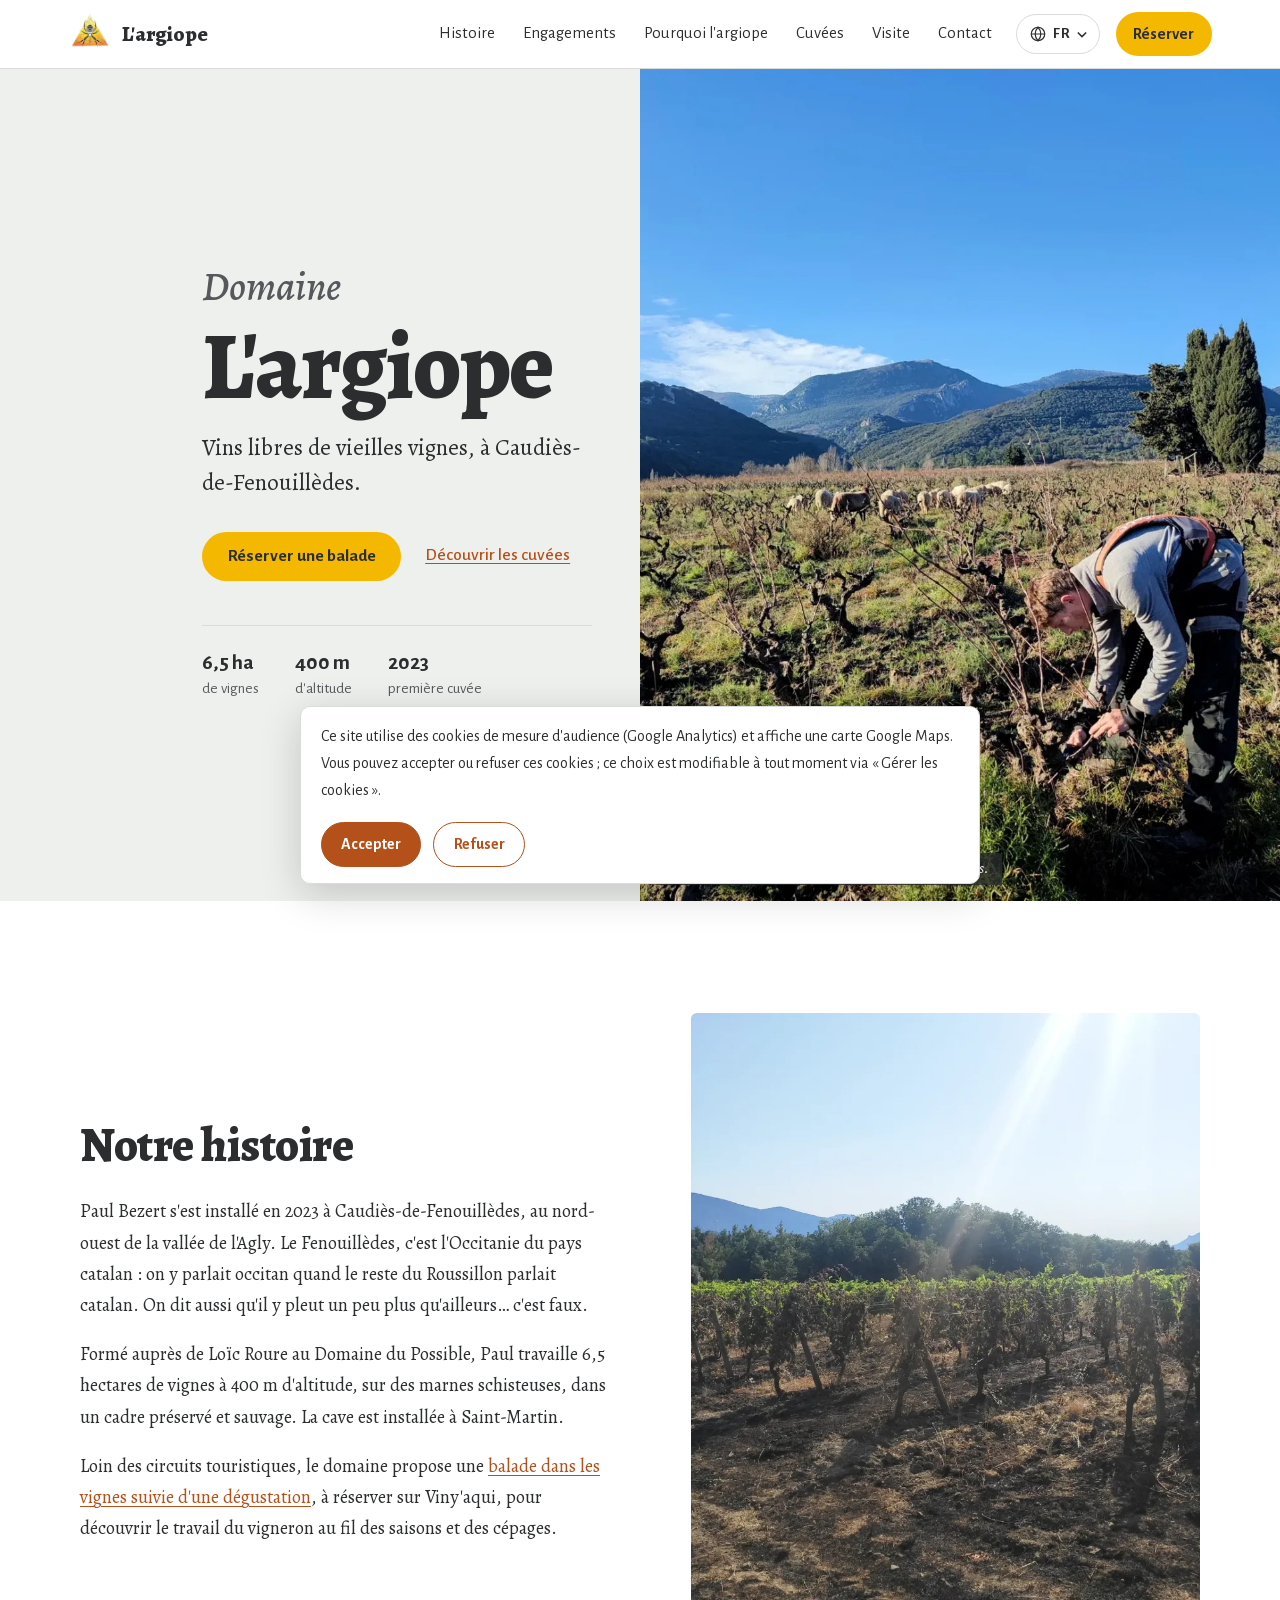
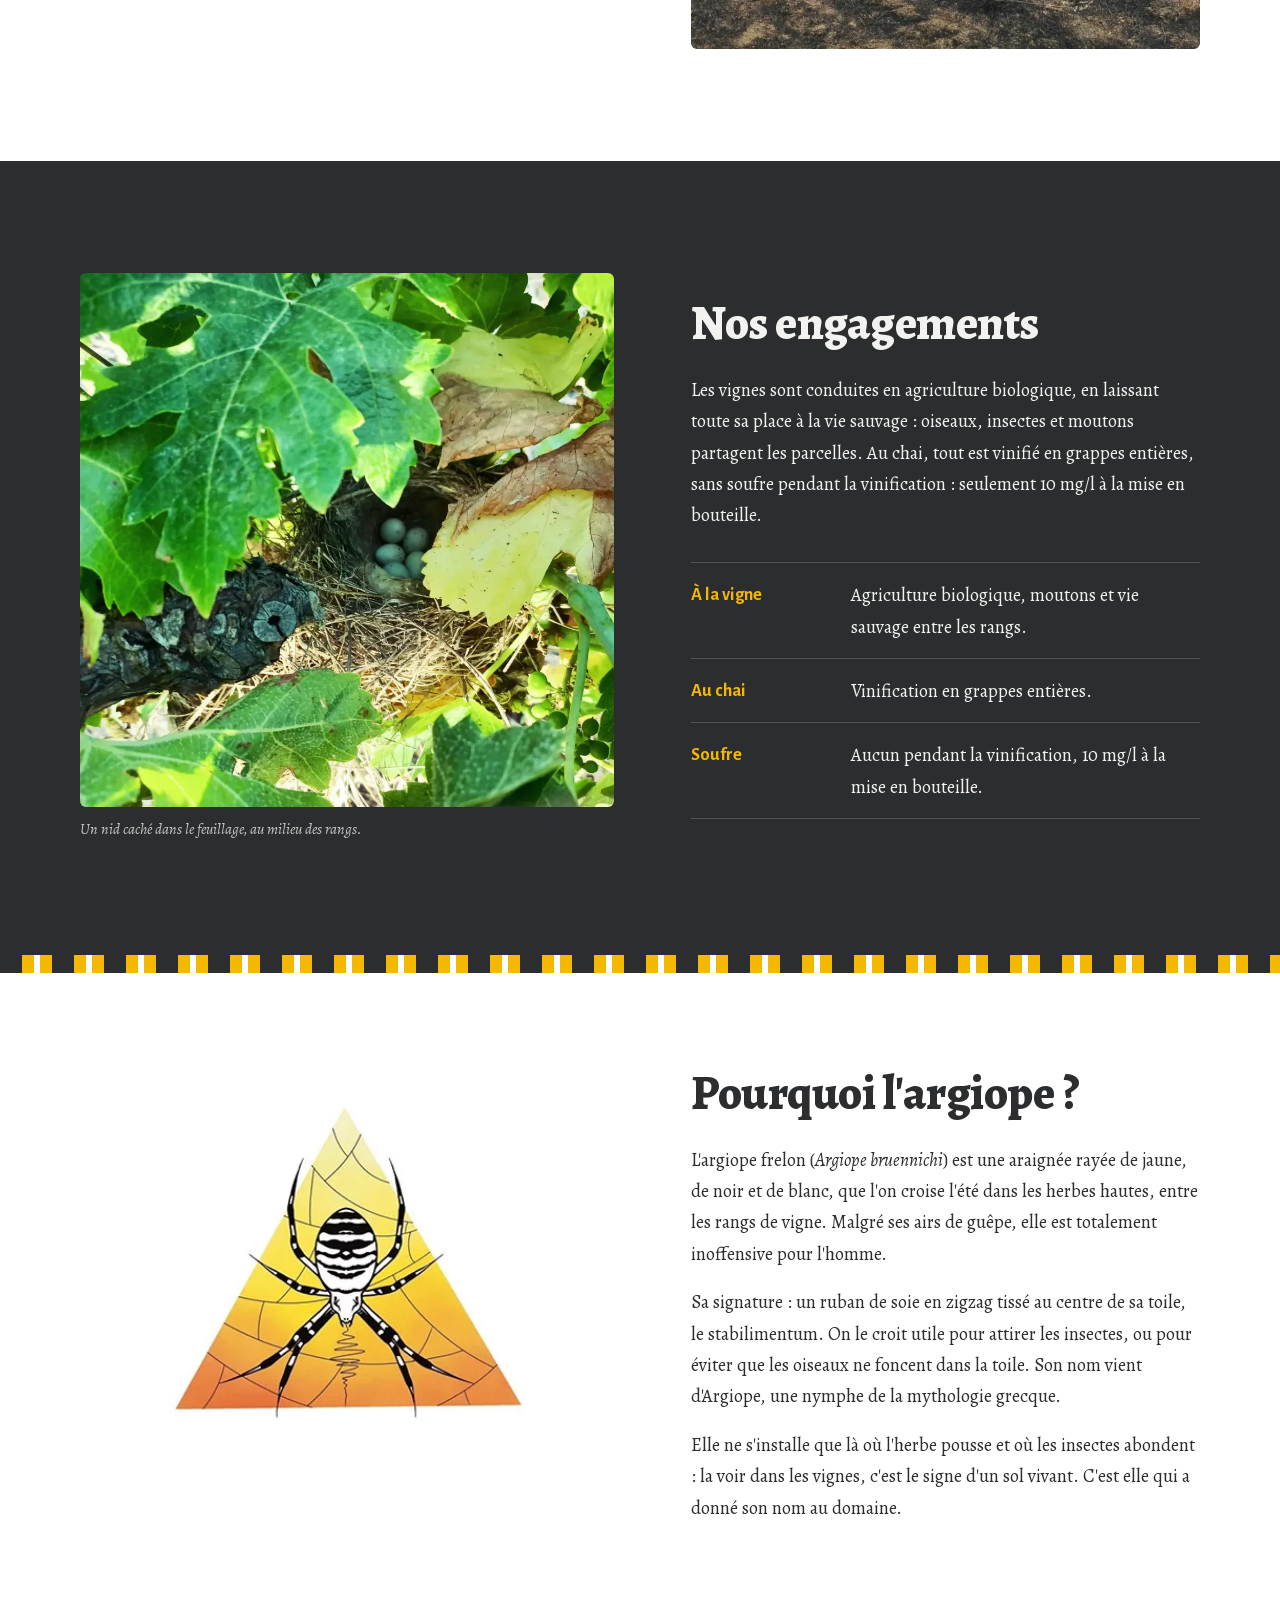
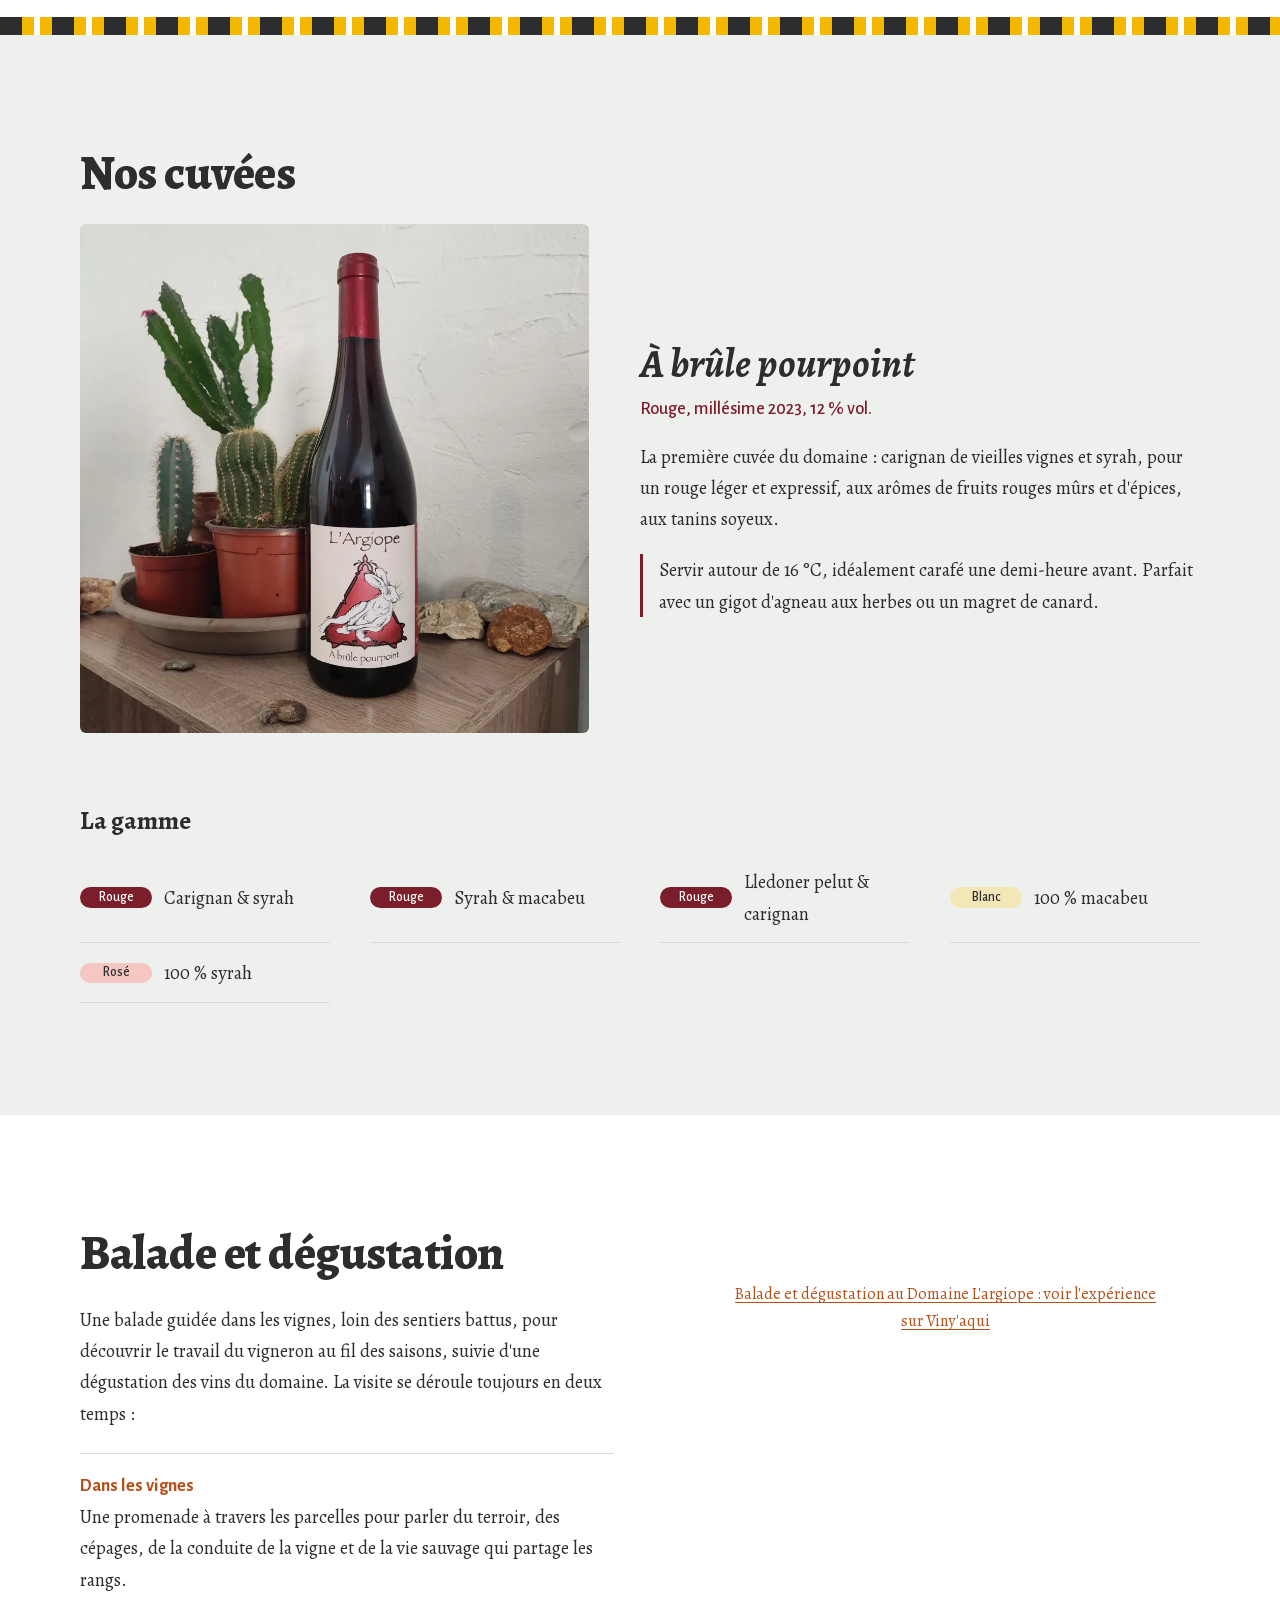
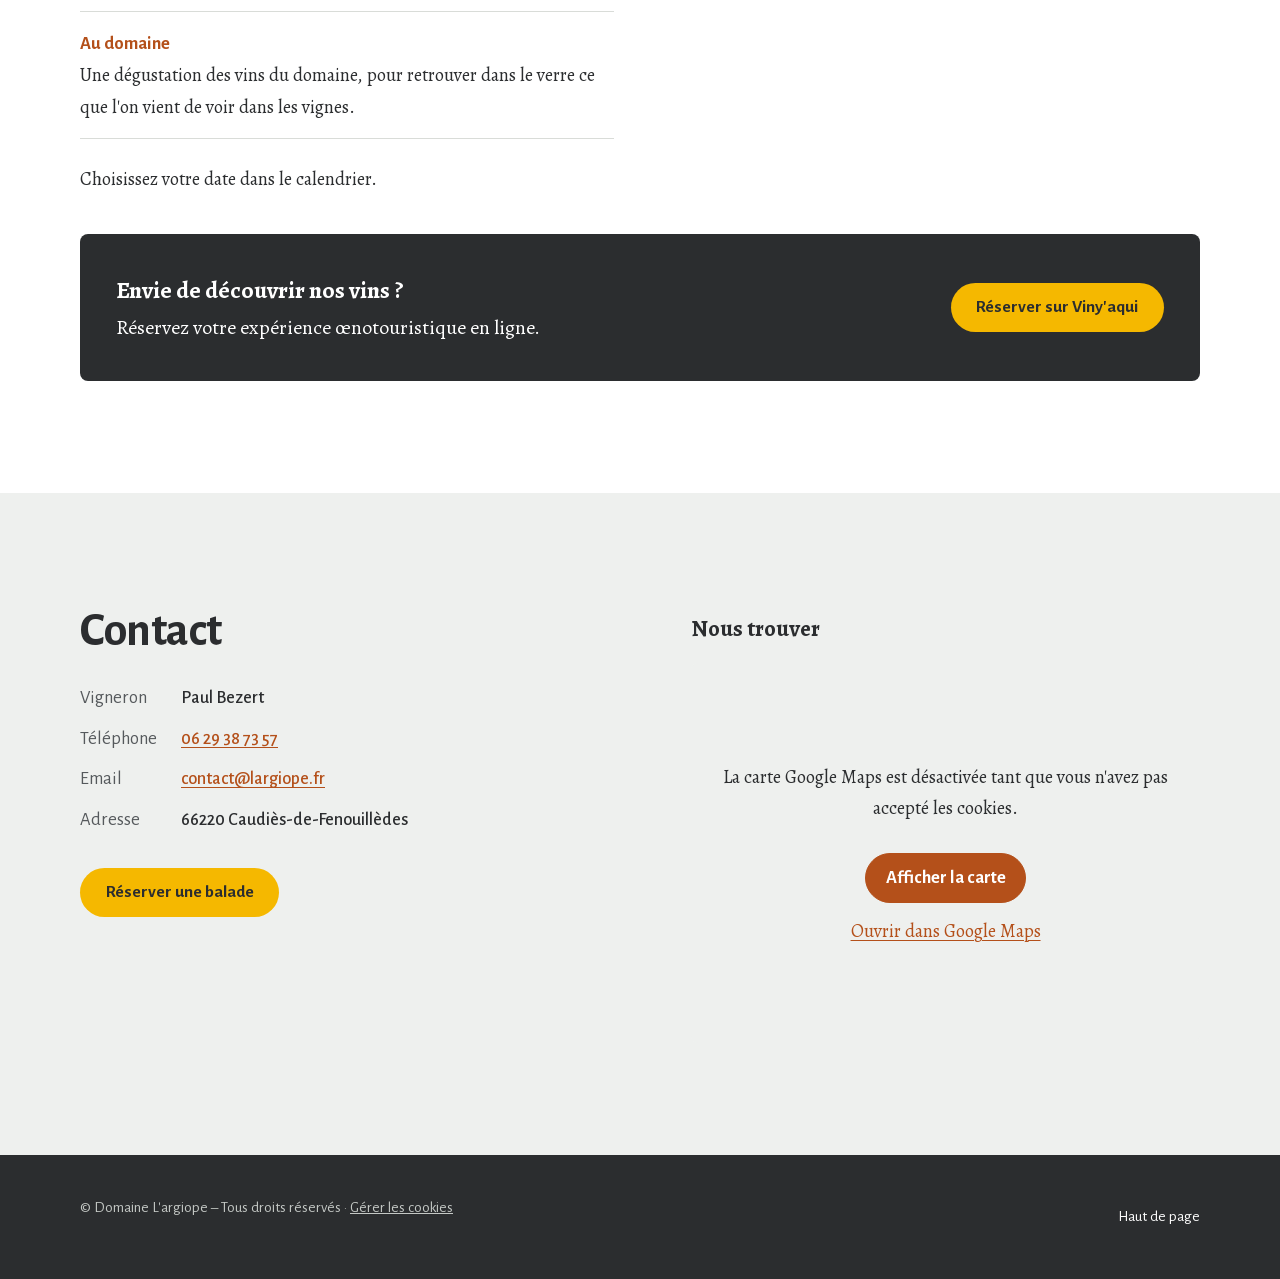
==== commit dfafe440: "feat(i18n): sélecteur de langue en menu déroulant Co-Authored-By: Claude Sonnet 5.5 <noreply@anthrop" ====
--- a/index.html
+++ b/index.html
@@ -100,7 +100,7 @@
         <li><a href="#cuvees">Cuvées</a></li>
         <li><a href="#visite">Visite</a></li>
         <li><a href="#contact">Contact</a></li>
-        <li><ul class="lang-switch" aria-label="Langue"><li><a href="/" hreflang="fr" lang="fr" title="Français" aria-current="page">FR</a></li><li><a href="/en/" hreflang="en" lang="en" title="English">EN</a></li><li><a href="/es/" hreflang="es" lang="es" title="Español">ES</a></li><li><a href="/ca/" hreflang="ca" lang="ca" title="Català">CA</a></li></ul></li>
+        <li class="lang-switch"><details><summary aria-label="Langue"><svg class="lang-globe" viewBox="0 0 24 24" width="18" height="18" fill="none" stroke="currentColor" stroke-width="1.6" aria-hidden="true"><circle cx="12" cy="12" r="9"/><path d="M3 12h18M12 3c2.5 2.7 3.8 5.7 3.8 9s-1.3 6.3-3.8 9c-2.5-2.7-3.8-5.7-3.8-9S9.5 5.7 12 3z"/></svg><span>FR</span><svg class="lang-chevron" viewBox="0 0 12 8" width="10" height="7" fill="none" stroke="currentColor" stroke-width="1.8" aria-hidden="true"><path d="M1 1.5l5 5 5-5"/></svg></summary><ul><li><a href="/" hreflang="fr" lang="fr" aria-current="page">Français</a></li><li><a href="/en/" hreflang="en" lang="en">English</a></li><li><a href="/es/" hreflang="es" lang="es">Español</a></li><li><a href="/ca/" hreflang="ca" lang="ca">Català</a></li></ul></details></li>
         <li class="nav-cta"><a href="#visite" data-no-spy>Réserver</a></li>
       </ul>
     </nav>
@@ -348,11 +348,21 @@
         toggle.setAttribute('aria-expanded', isOpen ? 'true' : 'false');
       });
 
+      var langMenu = document.querySelector('.lang-switch details');
+      function closeLang() { langMenu.removeAttribute('open'); }
+      document.addEventListener('click', function (event) {
+        if (!langMenu.contains(event.target)) { closeLang(); }
+      });
+
       links.addEventListener('click', function (event) {
         if (event.target.closest('a')) { closeMenu(); }
       });
 
       document.addEventListener('keydown', function (event) {
+        if (event.key === 'Escape' && langMenu.open) {
+          closeLang();
+          langMenu.querySelector('summary').focus();
+        }
         if (event.key === 'Escape' && links.classList.contains('is-open')) {
           closeMenu();
           toggle.focus();
--- a/styles.css
+++ b/styles.css
@@ -321,36 +321,93 @@
   }
 }
 
-/* Sélecteur de langue */
+/* Sélecteur de langue : menu déroulant */
 .lang-switch {
-  display: flex;
+  position: relative;
+  margin-left: 0.5rem;
+}
+
+.lang-switch summary {
+  display: inline-flex;
+  align-items: center;
+  gap: 0.4rem;
+  padding: 0.4rem 0.75rem;
+  border: 1px solid var(--line);
+  border-radius: 999px;
+  color: var(--schiste);
+  font-size: 0.95rem;
+  font-weight: 600;
+  letter-spacing: 0.04em;
+  cursor: pointer;
   list-style: none;
-  margin-left: 0.5rem;
-  font-size: 0.95rem;
-}
-
-.nav-links .lang-switch a {
-  padding: 0.55rem 0.45rem;
-  font-weight: 500;
-}
-
-.nav-links .lang-switch a[aria-current="page"] {
+}
+
+.lang-switch summary::-webkit-details-marker {
+  display: none;
+}
+
+.lang-switch summary:hover,
+.lang-switch details[open] summary {
+  border-color: var(--rouille);
+  color: var(--rouille);
+}
+
+.lang-chevron {
+  transition: transform 0.15s;
+}
+
+.lang-switch details[open] .lang-chevron {
+  transform: rotate(180deg);
+}
+
+.lang-switch ul {
+  position: absolute;
+  top: calc(100% + 0.4rem);
+  right: 0;
+  min-width: 10rem;
+  padding: 0.35rem;
+  list-style: none;
+  background: var(--paper);
+  border: 1px solid var(--line);
+  border-radius: 0.75rem;
+  box-shadow: 0 12px 28px rgba(43, 45, 47, 0.14);
+}
+
+.nav-links .lang-switch ul a {
+  padding: 0.5rem 0.75rem;
+  border-radius: 0.5rem;
+  font-size: 1rem;
+  background-image: none;
+}
+
+.nav-links .lang-switch ul a:hover {
+  background: var(--pierre);
+}
+
+.nav-links .lang-switch ul a[aria-current="page"] {
   color: var(--rouille);
   font-weight: 700;
-  text-decoration: underline;
-  text-decoration-thickness: 2px;
-  text-underline-offset: 0.3em;
 }
 
 @media (max-width: 1200px) {
-  .nav-links .lang-switch {
+  .lang-switch {
     margin: 0;
-    padding: 0.5rem 0;
+    padding: 0.75rem 0;
     border-bottom: 1px solid var(--pierre);
   }
 
-  .nav-links .lang-switch a {
-    padding: 0.25rem 1rem 0.25rem 0;
+  .lang-switch ul {
+    position: static;
+    min-width: 0;
+    margin-top: 0.5rem;
+    padding: 0;
+    border: 0;
+    box-shadow: none;
+    background: none;
+  }
+
+  .nav-links .lang-switch ul a {
+    padding: 0.5rem 0.75rem;
     border-bottom: 0;
   }
 }
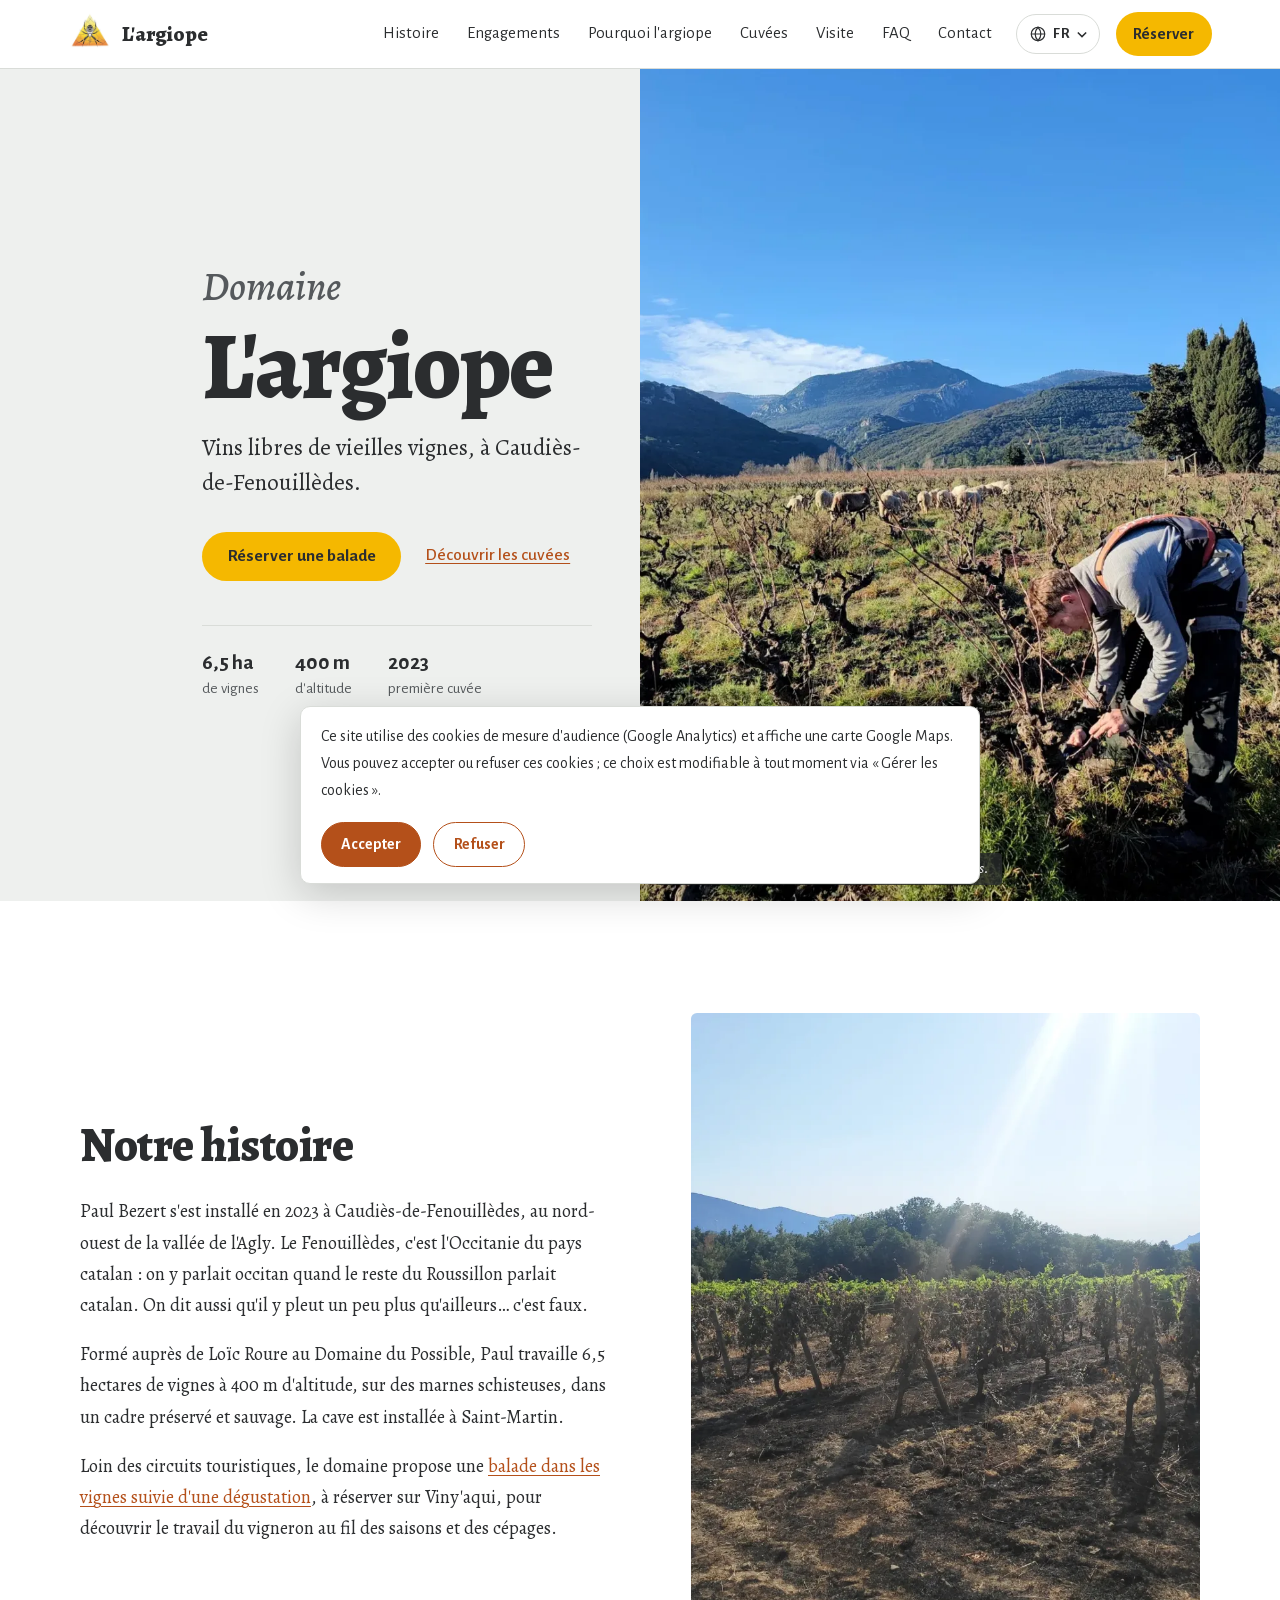
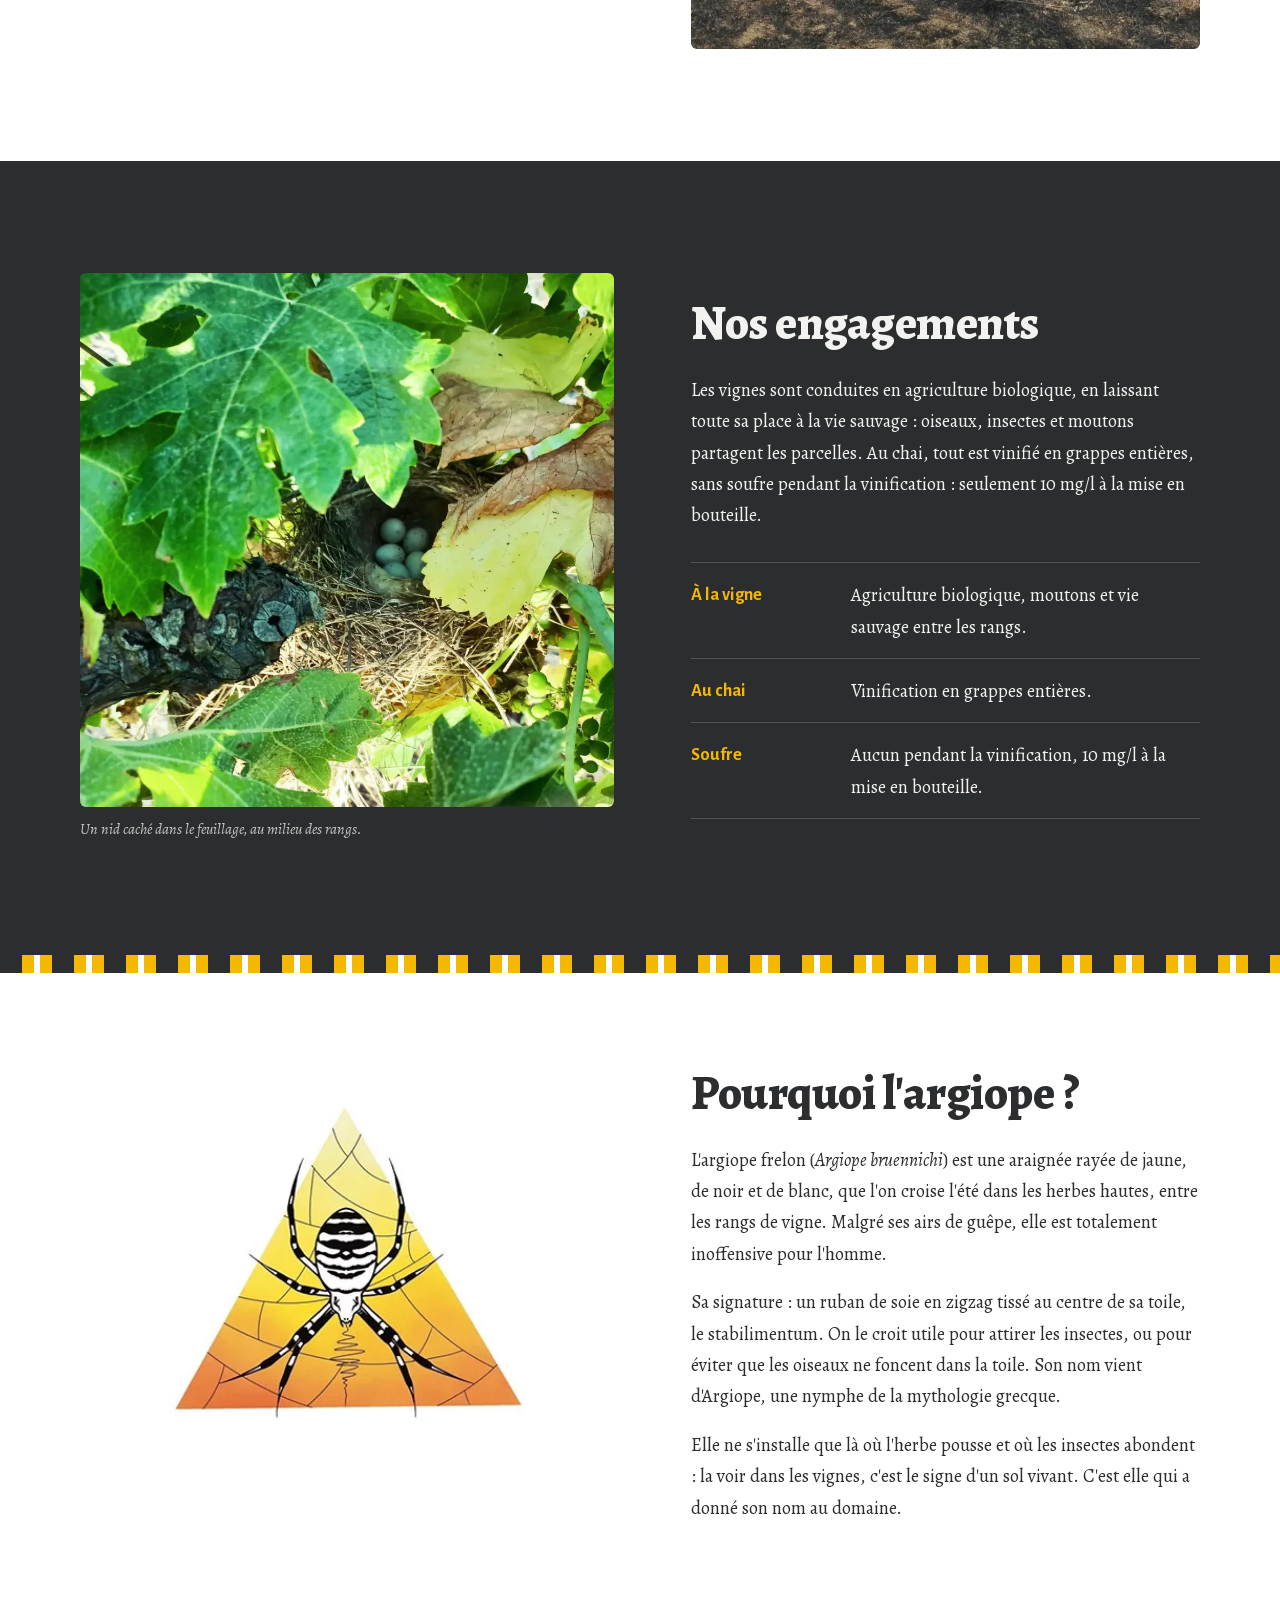
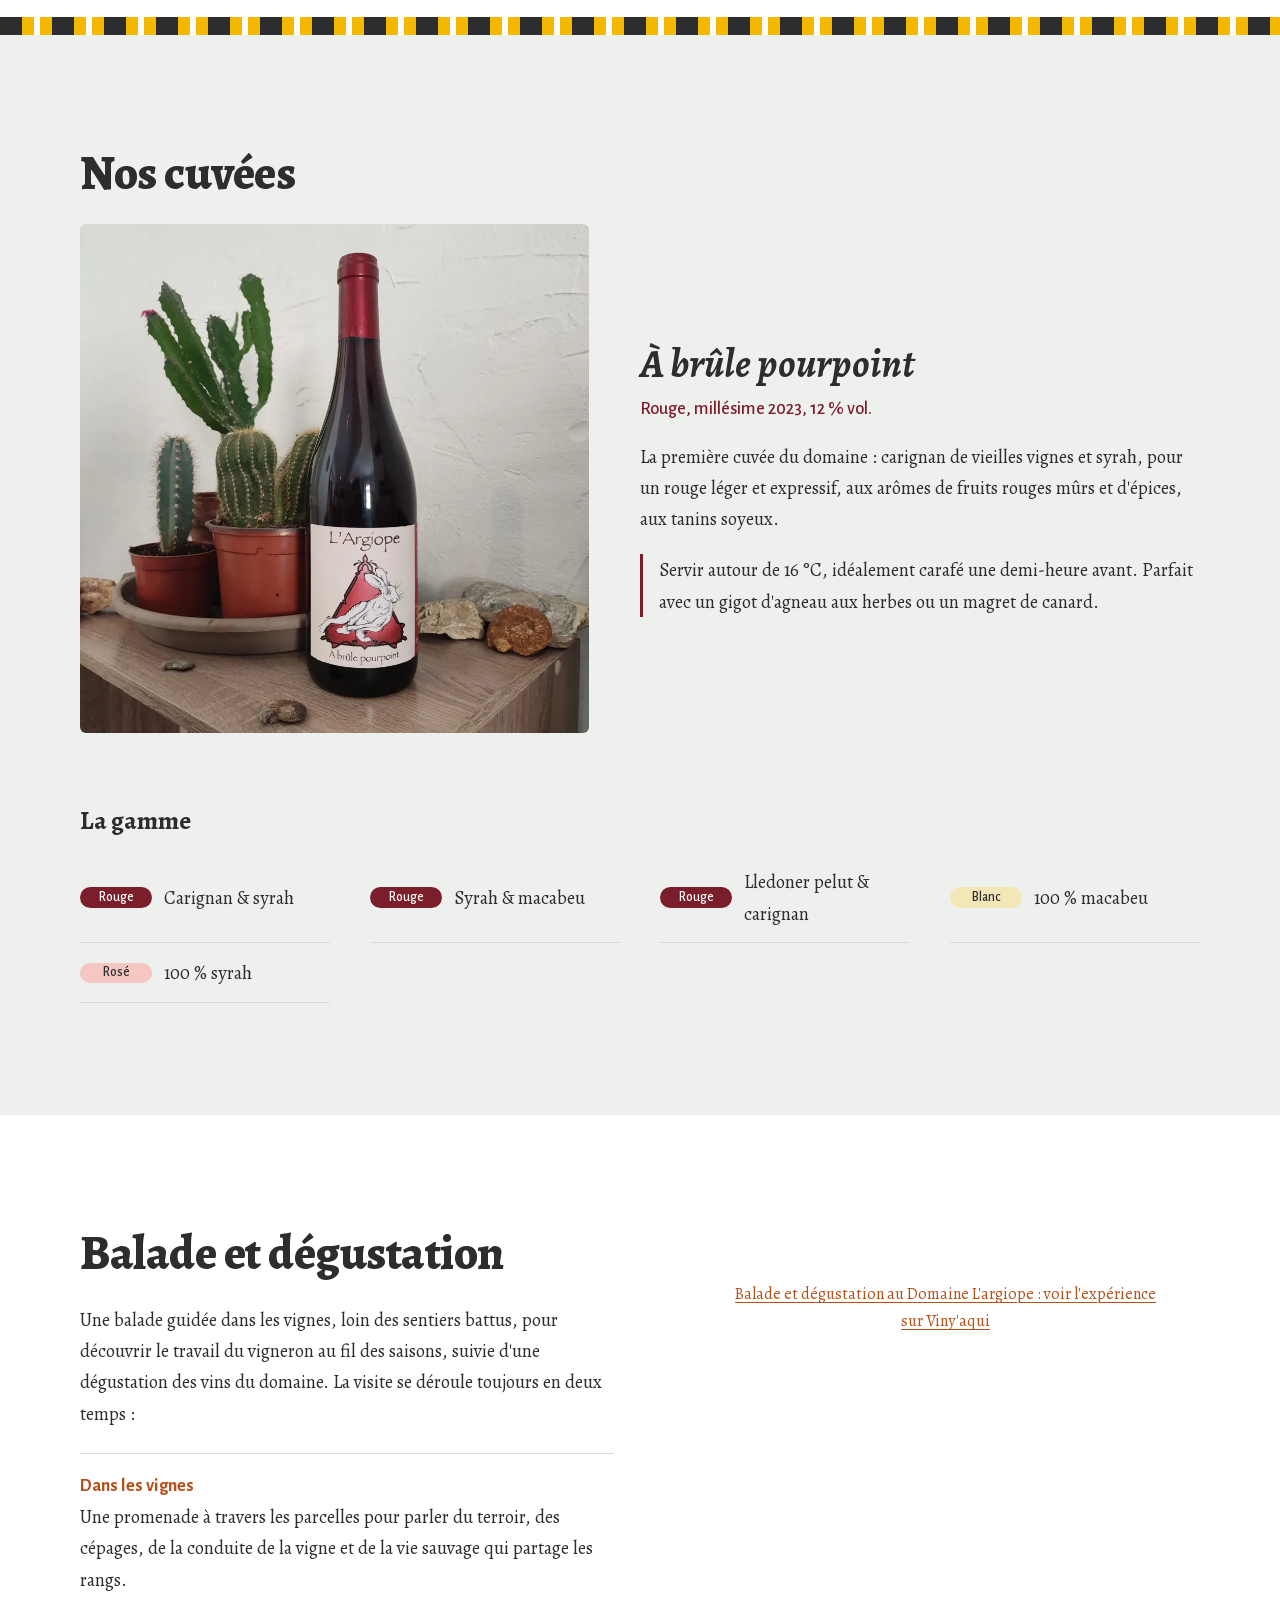
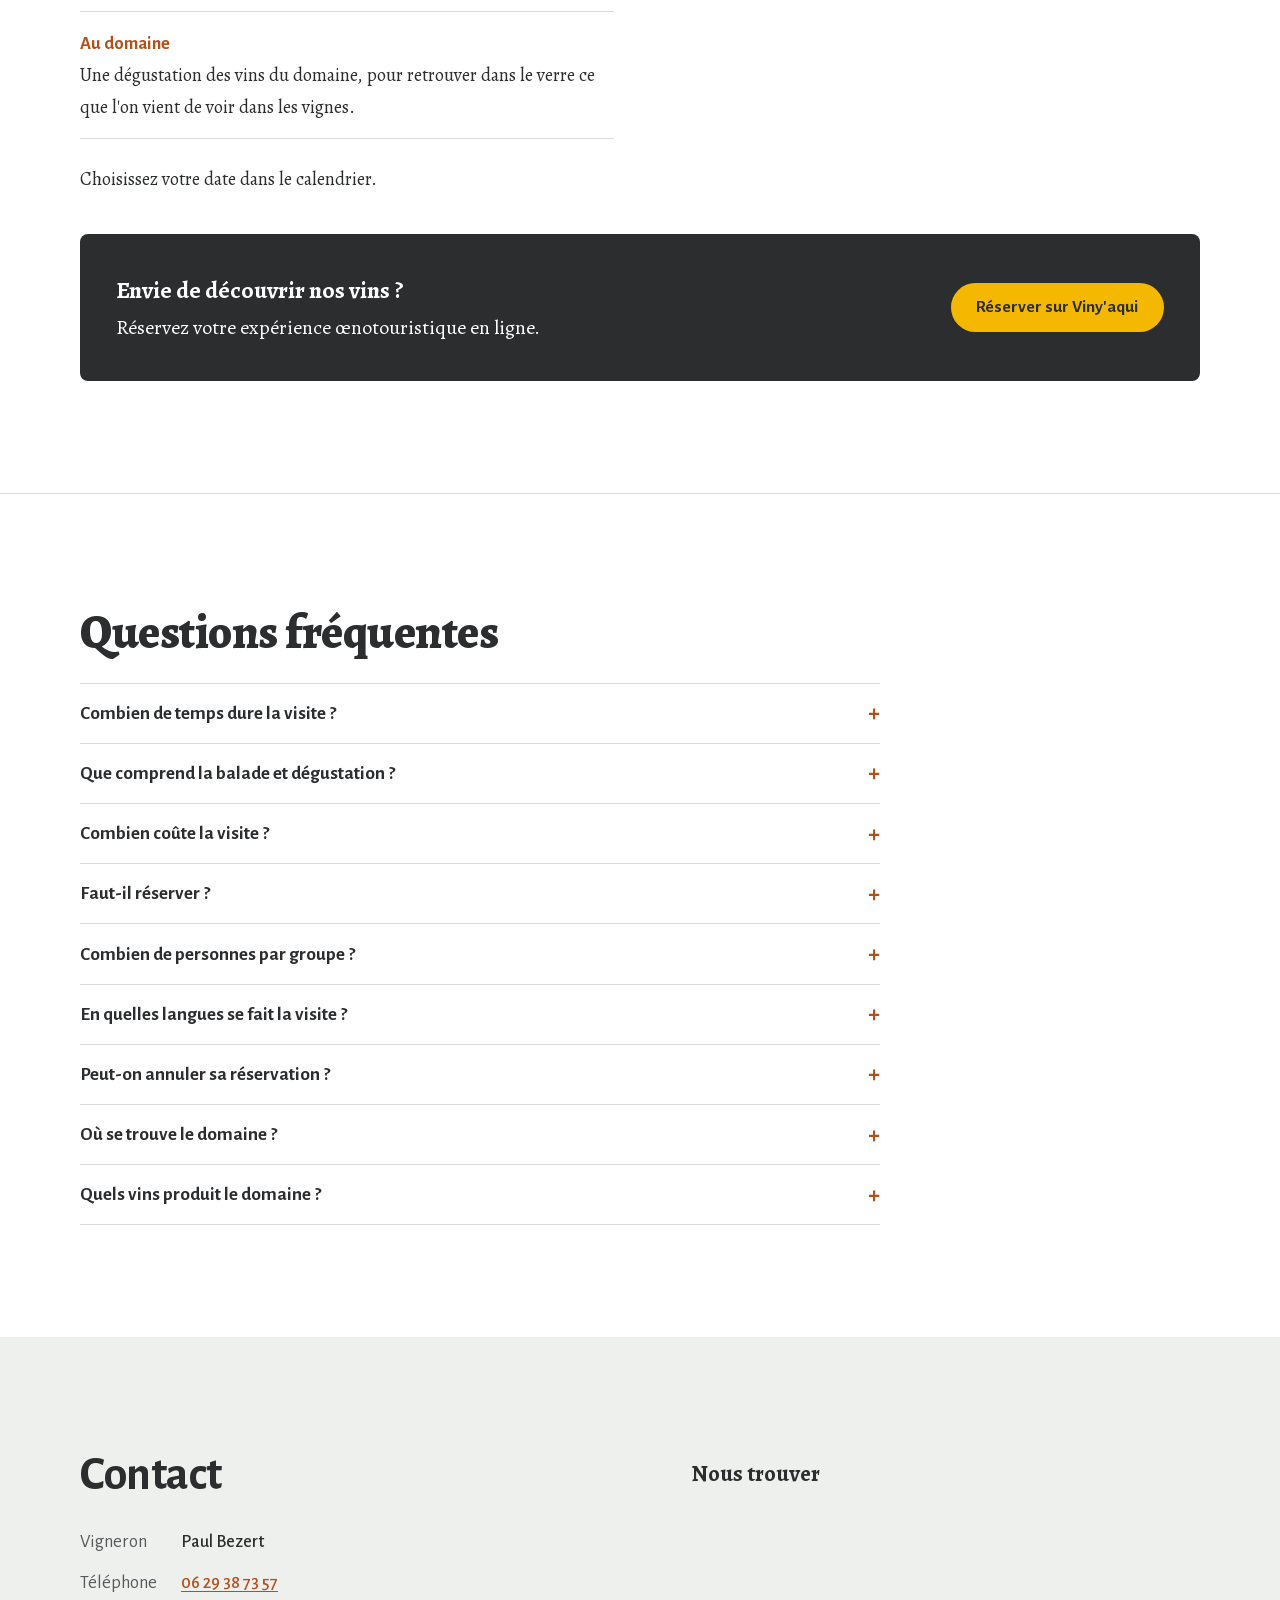
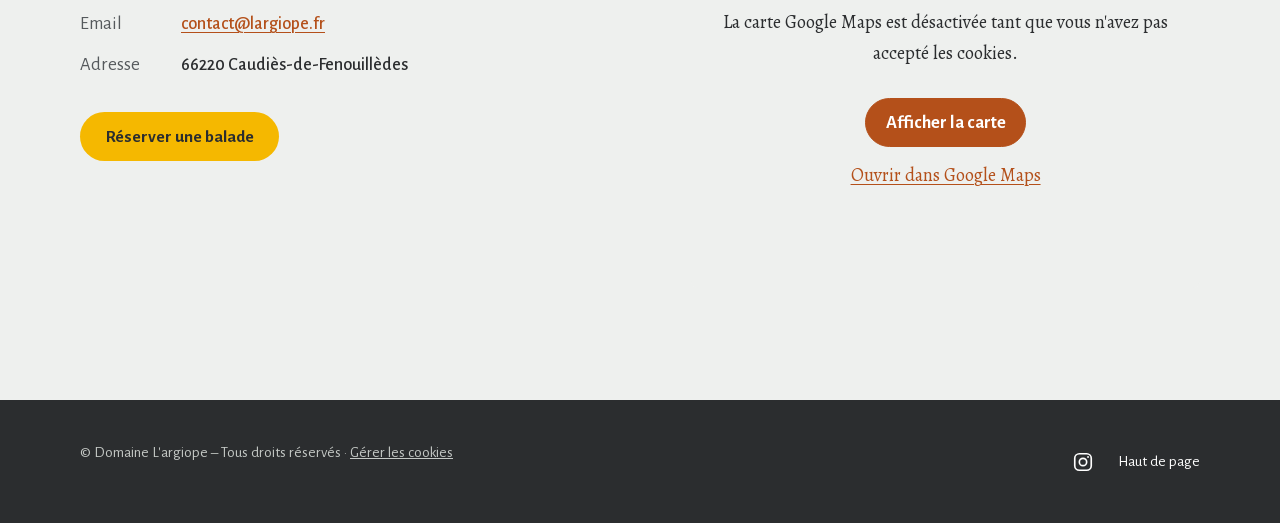
==== commit 04540469: "feat(geo): FAQ, llms.txt, données structurées enrichies et lien Instagram - FAQ de 9 questions (duré" ====
--- a/index.html
+++ b/index.html
@@ -9,7 +9,7 @@
   <!-- SEO de base -->
   <meta name="description"
     content="L'argiope, Domaine viticole à Caudiès-de-Fenouillèdes. Découvrez nos vins libres et réservez votre visite œnotouristique.">
-  <link rel="canonical" href="https://largiope.fr">
+  <link rel="canonical" href="https://largiope.fr/">
   <link rel="alternate" hreflang="fr" href="https://largiope.fr/">
   <link rel="alternate" hreflang="en" href="https://largiope.fr/en/">
   <link rel="alternate" hreflang="es" href="https://largiope.fr/es/">
@@ -26,7 +26,7 @@
   <meta property="og:title" content="Domaine L'argiope – Domaine viticole dans les Fénouillèdes">
   <meta property="og:description"
     content="Domaine viticole à Caudiès-de-Fenouillèdes. Vins libres et visites sur rendez-vous.">
-  <meta property="og:url" content="https://largiope.fr">
+  <meta property="og:url" content="https://largiope.fr/">
   <meta property="og:locale" content="fr_FR">
   <meta property="og:image" content="https://largiope.fr/logo.webp">
 
@@ -41,34 +41,151 @@
   <script type="application/ld+json">
   {
     "@context": "https://schema.org",
-    "@type": ["Winery", "LocalBusiness"],
-    "name": "L'argiope",
-    "address": {
-      "@type": "PostalAddress",
-      "addressLocality": "Caudiès-de-Fenouillèdes",
-      "postalCode": "66220",
-      "addressRegion": "Pyrénées-Orientales",
-      "addressCountry": "FR"
-    },
-    "geo": {
-      "@type": "GeoCoordinates",
-      "latitude": "42.7856902",
-      "longitude": "2.4691413"
-    },
-    "telephone": "+33629387357",
-    "email": "contact@largiope.fr",
-    "url": "https://largiope.fr",
-    "priceRange": "€€",
-    "openingHoursSpecification": {
-      "@type": "OpeningHoursSpecification",
-      "dayOfWeek": ["Monday", "Tuesday", "Wednesday", "Thursday", "Friday", "Saturday"],
-      "opens": "09:00",
-      "closes": "18:00"
-    },
-    "sameAs": [
-      "https://vinyaqui.com/activities/balade-dans-les-vignes-et-degustation-au-domaine-largiope"
-    ],
-    "description": "Domaine viticole créé en 2023 par Paul Bezert. 6,5 ha de vignes préservées au cœur des Fenouillèdes. Balade guidée immersive dans un environnement sauvage, loin des sentiers battus."
+    "@graph": [
+      {
+        "@type": [
+          "Winery",
+          "LocalBusiness"
+        ],
+        "@id": "https://largiope.fr/#domaine",
+        "name": "L'argiope",
+        "alternateName": "Domaine L'argiope",
+        "description": "Domaine viticole créé en 2023 par Paul Bezert. 6,5 ha de vignes préservées au cœur des Fenouillèdes. Balade guidée immersive dans un environnement sauvage, loin des sentiers battus.",
+        "url": "https://largiope.fr/",
+        "logo": "https://largiope.fr/logo.webp",
+        "image": [
+          "https://largiope.fr/images/argiope1.webp",
+          "https://largiope.fr/images/argiope2.webp"
+        ],
+        "foundingDate": "2023",
+        "founder": {
+          "@id": "https://largiope.fr/#paul-bezert"
+        },
+        "address": {
+          "@type": "PostalAddress",
+          "addressLocality": "Caudiès-de-Fenouillèdes",
+          "postalCode": "66220",
+          "addressRegion": "Pyrénées-Orientales",
+          "addressCountry": "FR"
+        },
+        "geo": {
+          "@type": "GeoCoordinates",
+          "latitude": "42.7856902",
+          "longitude": "2.4691413"
+        },
+        "hasMap": "https://www.google.com/maps?q=42.7856902,2.4691413",
+        "telephone": "+33629387357",
+        "email": "contact@largiope.fr",
+        "priceRange": "€€",
+        "sameAs": [
+          "https://www.instagram.com/largiope/",
+          "https://vinyaqui.com/activities/balade-dans-les-vignes-et-degustation-au-domaine-largiope"
+        ]
+      },
+      {
+        "@type": "Person",
+        "@id": "https://largiope.fr/#paul-bezert",
+        "name": "Paul Bezert",
+        "jobTitle": "Vigneron",
+        "worksFor": {
+          "@id": "https://largiope.fr/#domaine"
+        }
+      },
+      {
+        "@type": "TouristTrip",
+        "@id": "https://largiope.fr/#balade",
+        "name": "Balade dans les vignes et dégustation au Domaine L'argiope",
+        "description": "Une balade guidée dans les vignes, loin des sentiers battus, pour découvrir le travail du vigneron au fil des saisons, suivie d'une dégustation des vins du domaine.",
+        "url": "https://vinyaqui.com/activities/balade-dans-les-vignes-et-degustation-au-domaine-largiope",
+        "provider": {
+          "@id": "https://largiope.fr/#domaine"
+        },
+        "offers": {
+          "@type": "Offer",
+          "url": "https://vinyaqui.com/activities/balade-dans-les-vignes-et-degustation-au-domaine-largiope",
+          "price": "20",
+          "priceCurrency": "EUR"
+        }
+      },
+      {
+        "@type": "FAQPage",
+        "@id": "https://largiope.fr/#faq",
+        "mainEntity": [
+          {
+            "@type": "Question",
+            "name": "Combien de temps dure la visite ?",
+            "acceptedAnswer": {
+              "@type": "Answer",
+              "text": "Environ 2 heures : une visite guidée des vignes, puis une dégustation commentée au domaine."
+            }
+          },
+          {
+            "@type": "Question",
+            "name": "Que comprend la balade et dégustation ?",
+            "acceptedAnswer": {
+              "@type": "Answer",
+              "text": "Une visite guidée des vignes, une dégustation commentée de 4 à 6 cuvées du domaine et une petite assiette de tapas."
+            }
+          },
+          {
+            "@type": "Question",
+            "name": "Combien coûte la visite ?",
+            "acceptedAnswer": {
+              "@type": "Answer",
+              "text": "20 € par adulte, gratuit pour les enfants. Dégustation et assiette de tapas comprises."
+            }
+          },
+          {
+            "@type": "Question",
+            "name": "Faut-il réserver ?",
+            "acceptedAnswer": {
+              "@type": "Answer",
+              "text": "Oui, le domaine se visite uniquement sur rendez-vous, au moins 2 jours à l'avance. Réservez en ligne avec le calendrier de cette page ou sur Viny'aqui."
+            }
+          },
+          {
+            "@type": "Question",
+            "name": "Combien de personnes par groupe ?",
+            "acceptedAnswer": {
+              "@type": "Answer",
+              "text": "De 2 à 10 personnes, pour une visite à taille humaine."
+            }
+          },
+          {
+            "@type": "Question",
+            "name": "En quelles langues se fait la visite ?",
+            "acceptedAnswer": {
+              "@type": "Answer",
+              "text": "En français, en anglais, en espagnol et en catalan."
+            }
+          },
+          {
+            "@type": "Question",
+            "name": "Peut-on annuler sa réservation ?",
+            "acceptedAnswer": {
+              "@type": "Answer",
+              "text": "Oui, l'annulation est gratuite jusqu'à 1 jour avant la visite."
+            }
+          },
+          {
+            "@type": "Question",
+            "name": "Où se trouve le domaine ?",
+            "acceptedAnswer": {
+              "@type": "Answer",
+              "text": "À Caudiès-de-Fenouillèdes (66220), dans les Pyrénées-Orientales, au cœur des Fenouillèdes, au nord-ouest de la vallée de l'Agly. Les vignes sont à 400 m d'altitude."
+            }
+          },
+          {
+            "@type": "Question",
+            "name": "Quels vins produit le domaine ?",
+            "acceptedAnswer": {
+              "@type": "Answer",
+              "text": "Des vins libres de vieilles vignes, en agriculture biologique, vinifiés en grappes entières, sans soufre pendant la vinification (10 mg/l à la mise en bouteille). Des rouges, un blanc et un rosé, à base de carignan, syrah, lledoner pelut et macabeu."
+            }
+          }
+        ]
+      }
+    ]
   }
   </script>
 
@@ -99,6 +216,7 @@
         <li><a href="#argiope">Pourquoi l'argiope</a></li>
         <li><a href="#cuvees">Cuvées</a></li>
         <li><a href="#visite">Visite</a></li>
+        <li><a href="#faq">FAQ</a></li>
         <li><a href="#contact">Contact</a></li>
         <li class="lang-switch"><details><summary aria-label="Langue"><svg class="lang-globe" viewBox="0 0 24 24" width="18" height="18" fill="none" stroke="currentColor" stroke-width="1.6" aria-hidden="true"><circle cx="12" cy="12" r="9"/><path d="M3 12h18M12 3c2.5 2.7 3.8 5.7 3.8 9s-1.3 6.3-3.8 9c-2.5-2.7-3.8-5.7-3.8-9S9.5 5.7 12 3z"/></svg><span>FR</span><svg class="lang-chevron" viewBox="0 0 12 8" width="10" height="7" fill="none" stroke="currentColor" stroke-width="1.8" aria-hidden="true"><path d="M1 1.5l5 5 5-5"/></svg></summary><ul><li><a href="/" hreflang="fr" lang="fr" aria-current="page">Français</a></li><li><a href="/en/" hreflang="en" lang="en">English</a></li><li><a href="/es/" hreflang="es" lang="es">Español</a></li><li><a href="/ca/" hreflang="ca" lang="ca">Català</a></li></ul></details></li>
         <li class="nav-cta"><a href="#visite" data-no-spy>Réserver</a></li>
@@ -288,6 +406,50 @@
       </div>
     </section>
 
+    <section class="section faq-section" id="faq">
+      <div class="section-inner">
+        <h2>Questions fréquentes</h2>
+        <div class="faq-list">
+          <details>
+            <summary>Combien de temps dure la visite ?</summary>
+            <p>Environ 2 heures : une visite guidée des vignes, puis une dégustation commentée au domaine.</p>
+          </details>
+          <details>
+            <summary>Que comprend la balade et dégustation ?</summary>
+            <p>Une visite guidée des vignes, une dégustation commentée de 4 à 6 cuvées du domaine et une petite assiette de tapas.</p>
+          </details>
+          <details>
+            <summary>Combien coûte la visite ?</summary>
+            <p>20 € par adulte, gratuit pour les enfants. Dégustation et assiette de tapas comprises.</p>
+          </details>
+          <details>
+            <summary>Faut-il réserver ?</summary>
+            <p>Oui, le domaine se visite uniquement sur rendez-vous, au moins 2 jours à l'avance. Réservez en ligne avec le <a href="#visite">calendrier de cette page</a> ou sur <a href="https://vinyaqui.com/activities/balade-dans-les-vignes-et-degustation-au-domaine-largiope" target="_blank" rel="noopener">Viny'aqui</a>.</p>
+          </details>
+          <details>
+            <summary>Combien de personnes par groupe ?</summary>
+            <p>De 2 à 10 personnes, pour une visite à taille humaine.</p>
+          </details>
+          <details>
+            <summary>En quelles langues se fait la visite ?</summary>
+            <p>En français, en anglais, en espagnol et en catalan.</p>
+          </details>
+          <details>
+            <summary>Peut-on annuler sa réservation ?</summary>
+            <p>Oui, l'annulation est gratuite jusqu'à 1 jour avant la visite.</p>
+          </details>
+          <details>
+            <summary>Où se trouve le domaine ?</summary>
+            <p>À Caudiès-de-Fenouillèdes (66220), dans les Pyrénées-Orientales, au cœur des Fenouillèdes, au nord-ouest de la vallée de l'Agly. Les vignes sont à 400 m d'altitude.</p>
+          </details>
+          <details>
+            <summary>Quels vins produit le domaine ?</summary>
+            <p>Des vins libres de vieilles vignes, en agriculture biologique, vinifiés en grappes entières, sans soufre pendant la vinification (10 mg/l à la mise en bouteille). Des rouges, un blanc et un rosé, à base de carignan, syrah, lledoner pelut et macabeu.</p>
+          </details>
+        </div>
+      </div>
+    </section>
+
     <section class="section is-stone map-section" id="contact">
       <div class="section-inner split">
         <div class="contact-info">
@@ -321,7 +483,10 @@
   <footer>
     <div class="footer-inner">
       <p>© Domaine L'argiope – Tous droits réservés · <button type="button" class="cookie-link" data-cookie-manage>Gérer les cookies</button></p>
-      <a class="footer-top" href="#accueil">Haut de page</a>
+      <div class="footer-actions">
+        <a class="footer-social" href="https://www.instagram.com/largiope/" target="_blank" rel="noopener" aria-label="Le domaine L'argiope sur Instagram"><svg viewBox="0 0 24 24" width="22" height="22" fill="none" stroke="currentColor" stroke-width="1.8" aria-hidden="true"><rect x="3" y="3" width="18" height="18" rx="5"/><circle cx="12" cy="12" r="4"/><circle cx="17.5" cy="6.5" r="1" fill="currentColor" stroke="none"/></svg></a>
+        <a class="footer-top" href="#accueil">Haut de page</a>
+      </div>
     </div>
   </footer>
 
--- a/styles.css
+++ b/styles.css
@@ -861,6 +861,56 @@
   font-size: 1.5rem;
 }
 
+/* FAQ */
+.faq-section {
+  border-top: 1px solid var(--line);
+}
+
+.faq-list {
+  max-width: 50rem;
+  border-top: 1px solid var(--line);
+}
+
+.faq-list details {
+  border-bottom: 1px solid var(--line);
+}
+
+.faq-list summary {
+  display: flex;
+  justify-content: space-between;
+  align-items: center;
+  gap: 1rem;
+  padding: 1.1rem 0;
+  font: 700 1.2rem var(--sans);
+  cursor: pointer;
+  list-style: none;
+}
+
+.faq-list summary::-webkit-details-marker {
+  display: none;
+}
+
+.faq-list summary::after {
+  content: "+";
+  flex-shrink: 0;
+  color: var(--rouille);
+  font-size: 1.5rem;
+  line-height: 1;
+}
+
+.faq-list details[open] summary::after {
+  content: "−";
+}
+
+.faq-list summary:hover {
+  color: var(--rouille);
+}
+
+.faq-list details p {
+  max-width: 42rem;
+  padding-bottom: 1.25rem;
+}
+
 /* Contact */
 #contact .split {
   align-items: start;
@@ -964,6 +1014,20 @@
 
 .footer-top {
   text-decoration: none;
+}
+
+.footer-actions {
+  display: flex;
+  align-items: center;
+  gap: 1.5rem;
+}
+
+.footer-social {
+  display: inline-flex;
+}
+
+.footer-social:hover {
+  color: var(--argiope);
 }
 
 .cookie-banner {
